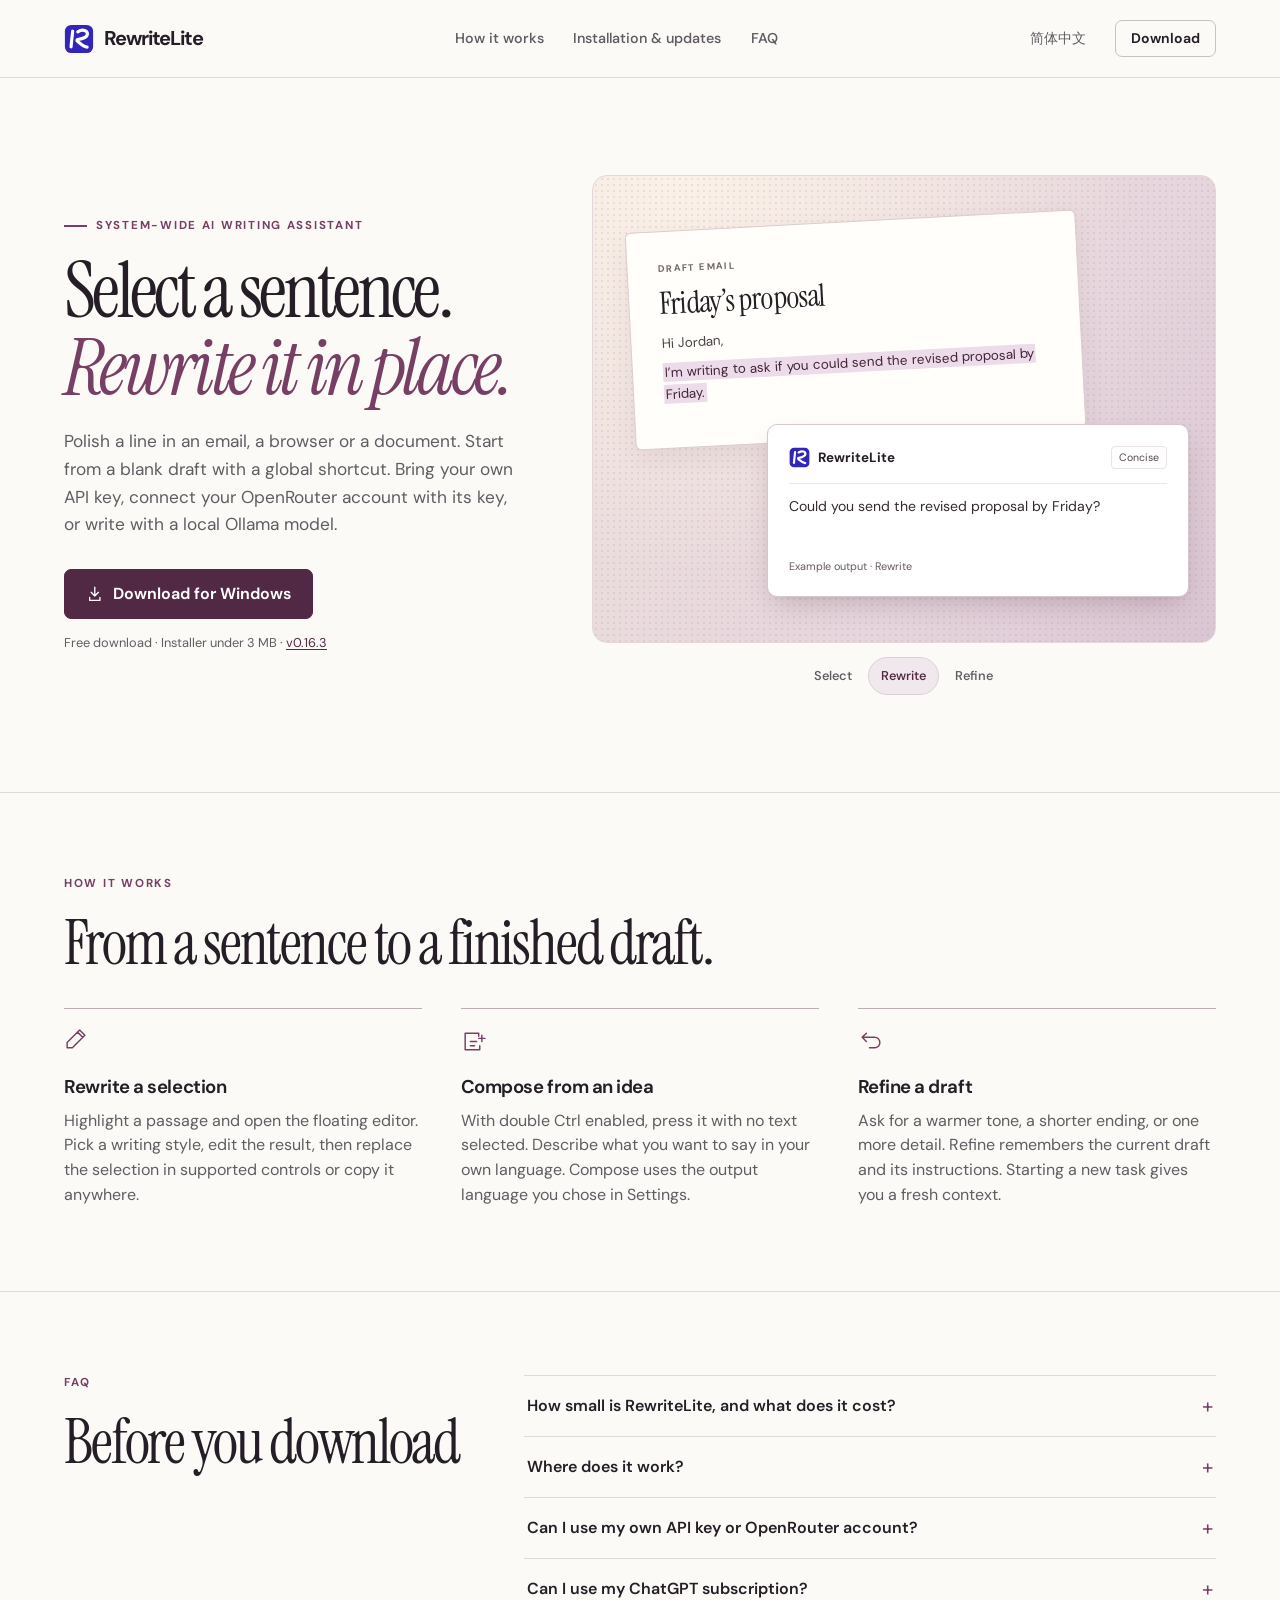
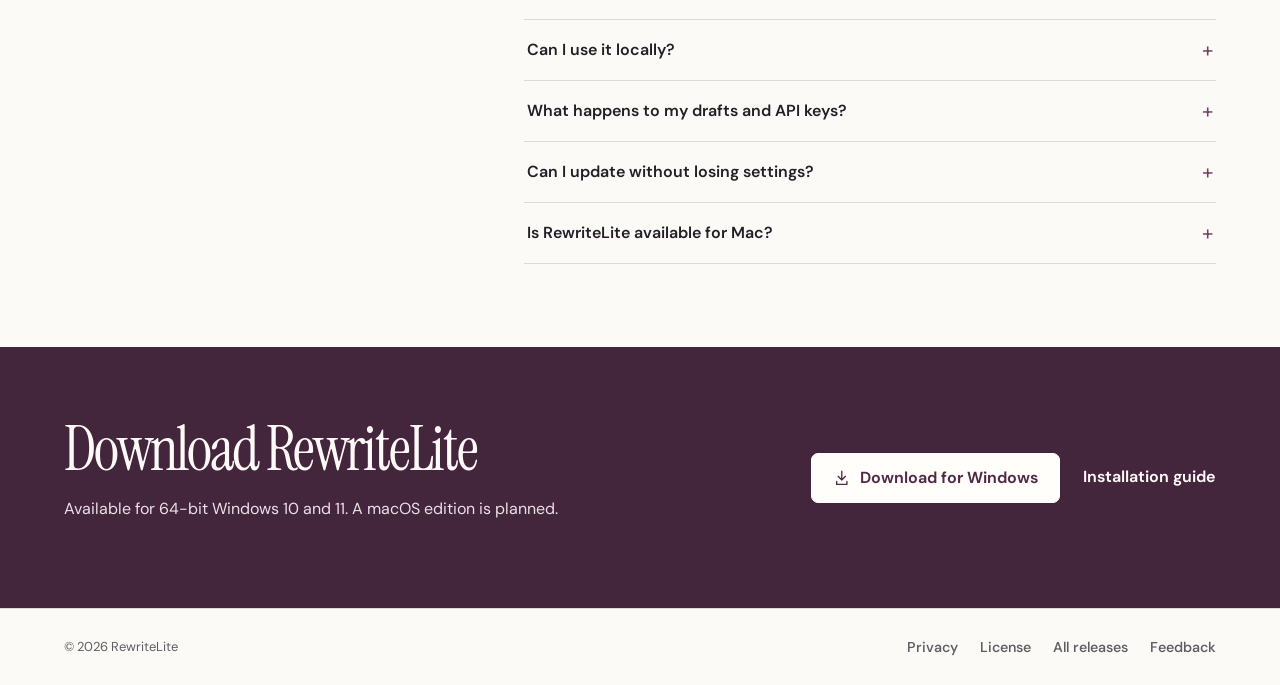
==== docs/index.html @ 2c7fe379 "Present RewriteLite across apps and document OpenRouter setup" ====
<!doctype html>
<html lang="en"><head><meta charset="utf-8"><meta name="viewport" content="width=device-width,initial-scale=1">
<title>RewriteLite — Free, lightweight AI writing across apps</title><meta name="description" content="Rewrite selected text in place, compose with a global shortcut, and refine your draft. RewriteLite is a free, lightweight desktop writing assistant for your own API key, OpenRouter or local Ollama."><link rel="canonical" href="https://thunderbrain.github.io/RewriteLite/">
<link rel="alternate" hreflang="en" href="https://thunderbrain.github.io/RewriteLite/"><link rel="alternate" hreflang="zh-CN" href="https://thunderbrain.github.io/RewriteLite/zh/"><link rel="alternate" hreflang="x-default" href="https://thunderbrain.github.io/RewriteLite/">
<meta property="og:type" content="website"><meta property="og:site_name" content="RewriteLite"><meta property="og:locale" content="en_US"><meta property="og:title" content="RewriteLite — Free, lightweight AI writing across apps"><meta property="og:description" content="Rewrite selected text in place, compose with a global shortcut, and refine your draft. RewriteLite is a free, lightweight desktop writing assistant for your own API key, OpenRouter or local Ollama."><meta property="og:url" content="https://thunderbrain.github.io/RewriteLite/"><meta property="og:image" content="https://thunderbrain.github.io/RewriteLite/assets/social-card.png"><meta property="og:image:width" content="1200"><meta property="og:image:height" content="630"><meta property="og:image:alt" content="RewriteLite rewriting a selected sentence in a floating editor"><meta name="twitter:card" content="summary_large_image">
<link rel="sitemap" type="application/xml" href="./sitemap.xml"><link rel="icon" href="./assets/logo-small.svg" type="image/svg+xml"><link rel="stylesheet" href="./assets/site.css"><script type="application/ld+json">{"@context": "https://schema.org", "@graph": [{"@context": "https://schema.org", "@type": "SoftwareApplication", "@id": "https://thunderbrain.github.io/RewriteLite/#app", "name": "RewriteLite", "alternateName": "言字旁", "applicationCategory": "ProductivityApplication", "operatingSystem": "Windows 10, Windows 11", "inLanguage": ["en", "zh-CN"], "softwareVersion": "0.16.3", "isAccessibleForFree": true, "offers": {"@type": "Offer", "price": "0", "priceCurrency": "USD"}, "url": "https://thunderbrain.github.io/RewriteLite/", "downloadUrl": "https://github.com/ThunderBrain/RewriteLite/releases/latest/download/RewriteLite-Setup.exe", "softwareRequirements": ".NET Framework 4.8 or 4.8.1", "description": "Rewrite selected text in place, compose with a global shortcut, and refine your draft. RewriteLite is a free, lightweight desktop writing assistant for your own API key, OpenRouter or local Ollama.", "license": "https://thunderbrain.github.io/RewriteLite/license/", "featureList": ["Free desktop app with an installer under 3 MB", "System-wide selection and writing shortcuts", "Bring your own API key or OpenRouter account key", "Local Ollama support"]}, {"@type": "FAQPage", "@id": "https://thunderbrain.github.io/RewriteLite/#faq", "inLanguage": "en", "mainEntity": [{"@type": "Question", "name": "How small is RewriteLite, and what does it cost?", "acceptedAnswer": {"@type": "Answer", "text": "The Windows installer is under 3 MB and uses the system .NET Framework. The app is free for personal, educational and internal business use. Cloud model usage is billed under your provider’s terms."}}, {"@type": "Question", "name": "Where does it work?", "acceptedAnswer": {"@type": "Answer", "text": "Open the floating editor from an email, browser or document with a global shortcut. Where an app exposes its selection, you can rewrite it directly. Replace the original in supported fields or copy the result."}}, {"@type": "Question", "name": "Can I use my own API key or OpenRouter account?", "acceptedAnswer": {"@type": "Answer", "text": "Yes. Choose your provider in Settings → AI connection. For OpenRouter, choose OpenRouter and enter a key from your account, then connect, select a text model and test it. Presets also include OpenAI, Anthropic, Gemini and DeepSeek."}}, {"@type": "Question", "name": "Can I use my ChatGPT subscription?", "acceptedAnswer": {"@type": "Answer", "text": "The public edition supports your own OpenAI API key. Direct ChatGPT sign-in and subscription usage are currently unavailable in the public edition."}}, {"@type": "Question", "name": "Can I use it locally?", "acceptedAnswer": {"@type": "Answer", "text": "Yes. Start Ollama with a local model and choose its localhost endpoint in RewriteLite. Writing requests then stay on your machine. With a cloud provider, the text goes directly to that provider."}}, {"@type": "Question", "name": "What happens to my drafts and API keys?", "acceptedAnswer": {"@type": "Answer", "text": "Writing context stays in app memory. Selected text is sent when you trigger rewriting. Saved API keys are encrypted for your Windows user account. See the privacy notice for details about providers, clipboard use and diagnostics."}}, {"@type": "Question", "name": "Can I update without losing settings?", "acceptedAnswer": {"@type": "Answer", "text": "Yes. Use Settings → Software updates to check for a release. Save your draft, exit from the tray and run the new installer under the same Windows account in the existing location."}}, {"@type": "Question", "name": "Is RewriteLite available for Mac?", "acceptedAnswer": {"@type": "Answer", "text": "The current installer supports 64-bit Windows 10 and 11. A macOS edition is planned."}}]}]}</script><script src="./assets/demo.js" defer></script><script defer src="./assets/site-metrics.js" data-collect="https://ressdom.goatcounter.com/count" data-page="/RewriteLite/"></script></head>
<body><a class="skip-link" href="#main">Skip to content</a>
<header class="site-header"><div class="wrap header-inner"><a class="brand" href="./" aria-label="RewriteLite · Home"><img src="./assets/logo-small.svg" alt="" width="30" height="30">RewriteLite</a><nav class="nav-links" aria-label="Main navigation"><a href="./#features">How it works</a><a href="./guide/">Installation & updates</a><a href="./#faq">FAQ</a></nav><div class="header-actions"><a class="lang-link" href="./zh/" hreflang="zh-CN" lang="zh-CN">简体中文</a><a class="btn btn-small" href="./#download">Download</a></div></div></header>
<main id="main">
<section id="overview" class="wrap hero"><div class="hero-copy"><p class="eyebrow">System-wide AI writing assistant</p>
<h1>Select a sentence. <em>Rewrite it in place.</em></h1><p class="lede">Polish a line in an email, a browser or a document. Start from a blank draft with a global shortcut. Bring your own API key, connect your OpenRouter account with its key, or write with a local Ollama model.</p><div class="hero-actions"><a class="btn btn-primary" href="https://github.com/ThunderBrain/RewriteLite/releases/latest/download/RewriteLite-Setup.exe"><svg aria-hidden="true" width="16" height="16" viewBox="0 0 24 24" fill="none" stroke="currentColor" stroke-linecap="round" stroke-linejoin="round" stroke-width="1.8"><path d="M12 3v12m-5-5 5 5 5-5M5 17v4h14v-4"/></svg>Download for Windows</a></div><p class="meta">Free download · Installer under 3 MB · <a href="https://github.com/ThunderBrain/RewriteLite/releases/tag/v0.16.3">v0.16.3</a></p></div>
<div class="demo" data-demo data-current="rewrite" role="group" aria-label="Interactive example"><div class="demo-stage">
<article class="demo-sheet"><p class="sheet-kicker">Draft email</p><h3 class="sheet-title">Friday’s proposal</h3><p>Hi Jordan,</p><p><mark>I’m writing to ask if you could send the revised proposal by Friday.</mark></p></article>
<div class="demo-flyout"><div class="flyout-top"><img alt="" width="21" height="21" src="./assets/logo-small.svg"><strong>RewriteLite</strong><span class="demo-tone">Concise</span></div>
<p class="flyout-result" data-demo-output aria-live="polite">Could you send the revised proposal by Friday?</p><span class="flyout-model">Example output · <span data-demo-label>Rewrite</span></span></div></div>
<div class="demo-controls" hidden><button type="button" data-step="select" data-output="I’m writing to ask if you could send the revised proposal by Friday." data-stage-label="Select">Select</button><button type="button" data-step="rewrite" data-output="Could you send the revised proposal by Friday?" data-stage-label="Rewrite">Rewrite</button><button type="button" data-step="refine" data-output="Please send me the revised proposal by Friday so I can review it before Monday." data-stage-label="Refine">Refine</button></div></div></section>
<section id="features" class="section"><div class="wrap"><div class="section-head"><p class="eyebrow">How it works</p><h2>From a sentence to a finished draft.</h2></div><div class="feature-grid"><article class="feature"><svg aria-hidden="true" viewBox="0 0 24 24" fill="none" stroke="currentColor" stroke-width="1.4" stroke-linecap="round" stroke-linejoin="round"><path d="M3 18h5l12-12-5-5L3 13v5Zm10-15 5 5"/></svg><h3>Rewrite a selection</h3><p>Highlight a passage and open the floating editor. Pick a writing style, edit the result, then replace the selection in supported controls or copy it anywhere.</p></article><article class="feature"><svg aria-hidden="true" viewBox="0 0 24 24" fill="none" stroke="currentColor" stroke-width="1.4" stroke-linecap="round" stroke-linejoin="round"><path d="M4 4h13v3M4 4v16h14v-4M9 12h6m-6 4h4m7-10v6m-3-3h6"/></svg><h3>Compose from an idea</h3><p>With double Ctrl enabled, press it with no text selected. Describe what you want to say in your own language. Compose uses the output language you chose in Settings.</p></article><article class="feature"><svg aria-hidden="true" viewBox="0 0 24 24" fill="none" stroke="currentColor" stroke-width="1.4" stroke-linecap="round" stroke-linejoin="round"><path d="M4 8h12a5 5 0 0 1 0 10h-5M4 8l4-4M4 8l4 4"/></svg><h3>Refine a draft</h3><p>Ask for a warmer tone, a shorter ending, or one more detail. Refine remembers the current draft and its instructions. Starting a new task gives you a fresh context.</p></article></div></div></section>
<section id="faq" class="section"><div class="wrap"><div class="section-head"><p class="eyebrow">FAQ</p><h2>Before you download</h2></div><div class="faq-list"><details><summary>How small is RewriteLite, and what does it cost?</summary><p>The Windows installer is under 3 MB and uses the system .NET Framework. The app is free for personal, educational and internal business use. Cloud model usage is billed under your provider’s terms.</p></details><details><summary>Where does it work?</summary><p>Open the floating editor from an email, browser or document with a global shortcut. Where an app exposes its selection, you can rewrite it directly. Replace the original in supported fields or copy the result.</p></details><details><summary>Can I use my own API key or OpenRouter account?</summary><p>Yes. Choose your provider in Settings → AI connection. For OpenRouter, choose OpenRouter and enter a key from your account, then connect, select a text model and test it. Presets also include OpenAI, Anthropic, Gemini and DeepSeek.</p></details><details><summary>Can I use my ChatGPT subscription?</summary><p>The public edition supports your own OpenAI API key. Direct ChatGPT sign-in and subscription usage are currently unavailable in the public edition.</p></details><details><summary>Can I use it locally?</summary><p>Yes. Start Ollama with a local model and choose its localhost endpoint in RewriteLite. Writing requests then stay on your machine. With a cloud provider, the text goes directly to that provider.</p></details><details><summary>What happens to my drafts and API keys?</summary><p>Writing context stays in app memory. Selected text is sent when you trigger rewriting. Saved API keys are encrypted for your Windows user account. See the privacy notice for details about providers, clipboard use and diagnostics.</p></details><details><summary>Can I update without losing settings?</summary><p>Yes. Use Settings → Software updates to check for a release. Save your draft, exit from the tray and run the new installer under the same Windows account in the existing location.</p></details><details><summary>Is RewriteLite available for Mac?</summary><p>The current installer supports 64-bit Windows 10 and 11. A macOS edition is planned.</p></details></div></div></section>
<section id="download" class="download-band"><div class="wrap download-inner"><div><h2>Download RewriteLite</h2><p>Available for 64-bit Windows 10 and 11. A macOS edition is planned.</p></div><div class="hero-actions"><a class="btn" href="https://github.com/ThunderBrain/RewriteLite/releases/latest/download/RewriteLite-Setup.exe"><svg aria-hidden="true" width="16" height="16" viewBox="0 0 24 24" fill="none" stroke="currentColor" stroke-linecap="round" stroke-linejoin="round" stroke-width="1.8"><path d="M12 3v12m-5-5 5 5 5-5M5 17v4h14v-4"/></svg>Download for Windows</a> <a class="text-link" href="./guide/">Installation guide</a></div></div></section>
</main>
<footer class="site-footer"><div class="wrap footer-inner"><small>© 2026 RewriteLite</small><nav aria-label="Project links"><a href="./privacy/">Privacy</a><a href="./license/">License</a><a href="https://github.com/ThunderBrain/RewriteLite/releases">All releases</a><a href="https://github.com/ThunderBrain/RewriteLite/issues">Feedback</a></nav></div></footer></body></html>
---- docs/assets/site.css ----
@font-face {
  font-family: "DM Sans";
  font-style: normal;
  font-weight: 400 750;
  font-display: swap;
  src: url("fonts/dm-sans-latin.woff2") format("woff2");
}
@font-face {
  font-family: "Instrument Serif";
  font-style: normal;
  font-weight: 400;
  font-display: swap;
  src: url("fonts/instrument-serif-latin.woff2") format("woff2");
}
@font-face {
  font-family: "Instrument Serif";
  font-style: italic;
  font-weight: 400;
  font-display: swap;
  src: url("fonts/instrument-serif-italic-latin.woff2") format("woff2");
}
:root {
  color-scheme: light;
  --paper: #fbfaf7;
  --white: #fffefb;
  --ink: #251e26;
  --muted: #625c62;
  --line: #ded9d4;
  --aubergine: #512945;
  --berry: #783f65;
  --tint: #eee4e8;
  --serif: "Instrument Serif", Georgia, "Songti SC", "Noto Serif CJK SC", "SimSun", serif;
  --sans: "DM Sans", "Segoe UI", "PingFang SC", "Microsoft YaHei", sans-serif;
  --gutter: clamp(20px, 5vw, 78px);
  font-family: var(--sans);
  font-synthesis: none;
  color: var(--ink);
  background: var(--paper);
  line-height: 1.55;
}
*, *::before, *::after { box-sizing: border-box; }
html { scroll-padding-top: 28px; }
body { margin: 0; }
button, input, select, textarea { font: inherit; }
button, a { -webkit-tap-highlight-color: transparent; }
a { color: var(--aubergine); text-underline-offset: .19em; }
a:hover { text-decoration-thickness: .12em; }
button { cursor: pointer; }
img { display: block; max-width: 100%; }
::selection { background: #e8cbde; color: #311927; }
:focus-visible { outline: 3px solid #7950a6; outline-offset: 4px; }
[hidden] { display: none !important; }
.skip-link { position: absolute; left: 20px; top: 12px; z-index: 5; padding: 9px 16px; transform: translateY(-160%); background: white; border: 1px solid var(--ink); }
.skip-link:focus { transform: none; }
.wrap { width: min(100% - 2 * var(--gutter), 1240px); margin-inline: auto; }
.site-header { border-bottom: 1px solid var(--line); }
.header-inner, .header-actions, .nav-links, .brand, .hero-actions, .footer-inner, .download-inner {
  display: flex;
  align-items: center;
}
.header-inner { min-height: 77px; gap: clamp(16px, 4vw, 64px); }
.brand { gap: 10px; width: fit-content; color: var(--ink); font-size: 1.25rem; font-weight: 700; letter-spacing: -.055em; white-space: nowrap; text-decoration: none; }
.brand img { width: 30px; height: 30px; }
.nav-links, .header-actions { gap: clamp(14px, 2.3vw, 32px); }
.nav-links { margin-left: auto; }
.header-actions { margin-left: auto; }
.nav-links a, .lang-link, .footer-inner a { color: var(--muted); font-size: .89rem; font-weight: 550; text-decoration: none; }
.nav-links a:hover, .lang-link:hover, .footer-inner a:hover { color: var(--aubergine); text-decoration: underline; }
.btn, .text-link, .back-link { display: inline-flex; align-items: center; justify-content: center; gap: 9px; width: fit-content; text-decoration: none; }
.btn { padding: 14px 21px; border: 1px solid var(--aubergine); border-radius: 7px; background: var(--aubergine); color: white; line-height: 1.25; font-weight: 650; }
.btn:hover { background: #3c1d33; color: white; }
.btn.btn-small { padding: 9px 15px; font-size: .875rem; background: transparent; color: var(--ink); border-color: #c8c1c4; }
.btn.btn-small:hover { background: #eee7eb; border-color: var(--aubergine); }
.btn svg, .text-link svg { width: 1.1em; height: 1.1em; }
.text-link, .back-link { color: var(--aubergine); font-weight: 650; }
.text-link:hover, .back-link:hover { text-decoration: underline; }
.hero { display: grid; grid-template-columns: minmax(0, .85fr) minmax(0, 1.15fr); align-items: center; gap: clamp(35px, 5.2vw, 78px); padding-block: clamp(63px, 7.6vw, 118px); }
.hero-copy > :first-child, .section-head > :first-child, .prose > :first-child { margin-top: 0; }
.hero-copy > :last-child, .section-head > :last-child, .prose > :last-child { margin-bottom: 0; }
.eyebrow, .sheet-kicker { font-size: .72rem; font-weight: 700; line-height: 1.35; letter-spacing: .15em; text-transform: uppercase; }
.eyebrow { display: flex; align-items: center; gap: 9px; margin: 0 0 20px; color: var(--berry); }
.hero-copy .eyebrow::before { content: ""; width: 23px; height: 2px; background: currentColor; }
h1, h2, h3, p { overflow-wrap: break-word; }
h1, h2 { font-family: var(--serif); font-weight: 400; text-wrap: balance; }
.hero h1 { margin: 0 0 22px; font-size: clamp(3.55rem, 6.1vw, 5.65rem); line-height: .98; letter-spacing: -.047em; }
.hero h1 em { display: block; }
h1 em, h2 em { color: var(--berry); font-weight: 400; }
.lede, .section-intro { max-width: 56ch; color: var(--muted); font-size: clamp(1rem, 1.35vw, 1.17rem); line-height: 1.6; }
.lede { margin: 0 0 30px; }
.hero-actions { flex-wrap: wrap; gap: 14px 23px; }
.meta { color: var(--muted); font-size: .8rem; line-height: 1.5; margin-top: 14px; }
.demo { min-width: 0; }
.demo-stage {
  --stage-side: clamp(18px, 2vw, 33px);
  position: relative; isolation: isolate; display: grid; grid-template-columns: minmax(0, 1fr);
  align-content: center; min-height: clamp(365px, 33vw, 460px); padding: clamp(26px, 3.5vw, 56px) var(--stage-side);
  overflow: hidden; border: 1px solid #e4d7da; border-radius: 15px;
  background: radial-gradient(ellipse at 14% 0%, #fbf1e8 0%, transparent 60%), linear-gradient(126deg, #eee1dc 0%, #e6d5dd 65%, #dac5d2 100%);
}
.demo-stage::before { content: ""; position: absolute; inset: 0; z-index: -1; pointer-events: none; opacity: .2; background-image: radial-gradient(#a68e9b .7px, transparent .8px); background-size: 6px 6px; }
.demo-sheet { position: relative; width: 79%; min-height: 165px; margin: 0 0 0 2%; padding: clamp(20px, 2.4vw, 39px) clamp(17px, 2.35vw, 37px) 34px; background: var(--white); border: 1px solid #d8cfcd; border-radius: 6px; box-shadow: 0 9px 25px #5e394114; transform: rotate(-3deg); }
.sheet-kicker { margin: 0 0 13px; color: #71666c; font-size: .59rem; }
.sheet-title { margin: 0 0 12px; font: 400 clamp(1.65rem, 2.4vw, 2.3rem)/1.06 var(--serif); letter-spacing: -.025em; }
.demo-sheet p:not(.sheet-kicker) { font-size: clamp(.8rem, 1.05vw, .93rem); line-height: 1.65; margin: 0 0 7px; color: #4a4247; }
.demo-sheet mark { padding: 1px 2px; box-decoration-break: clone; -webkit-box-decoration-break: clone; background: #ecdbe8; color: #44243a; }
.demo[data-current="select"] .demo-sheet mark { background: #dfbed6; }
.demo-flyout { position: relative; justify-self: end; z-index: 1; width: 74%; margin: -15px 0 0; padding: clamp(13px, 1.65vw, 24px); border: 1px solid #d4c8ce; border-radius: 10px; background: #fff; box-shadow: 0 12px 28px -8px #56324445, 0 1px 3px #5632440d; }
.flyout-top { display: flex; gap: 8px; align-items: center; color: var(--ink); font-size: .84rem; line-height: 1.3; }
.flyout-top img { width: 21px; height: 21px; }
.flyout-top strong { font-weight: 700; }
.demo-tone { margin-left: auto; border: 1px solid #e9e3e7; padding: 4px 7px; border-radius: 4px; font-size: .66rem; color: #554952; }
.flyout-result { margin: 14px 0 0; border-top: 1px solid #ebe7e8; padding-top: 12px; color: #332b31; font-size: clamp(.84rem, 1.1vw, 1rem); line-height: 1.53; min-height: 4.5em; }
.flyout-model { display: block; margin-top: 11px; color: #685961; font-size: .68rem; }
.demo-controls { display: flex; justify-content: center; align-items: center; gap: 3px; margin-top: 14px; }
.demo-controls button { display: inline-flex; align-items: center; gap: 6px; min-height: 38px; border: 1px solid transparent; border-radius: 999px; background: transparent; padding: 6px 12px; color: var(--muted); font-weight: 550; font-size: .8rem; line-height: 1.2; }
.demo-controls button[aria-pressed="true"] { border-color: #ded0da; background: #f0e8ed; color: var(--aubergine); }
.demo-controls button:hover { color: var(--aubergine); text-decoration: underline; }
.section { padding-block: clamp(54px, 6.5vw, 96px); border-top: 1px solid var(--line); }
.section-head { max-width: 760px; margin-bottom: 33px; }
.section h2, .download-band h2, .prose h1 { margin: 0 0 15px; font-size: clamp(2.8rem, 4.8vw, 4.75rem); line-height: 1.03; letter-spacing: -.035em; }
.section-intro { margin: 0; }
.feature-grid { display: grid; grid-template-columns: repeat(3, minmax(0, 1fr)); gap: clamp(20px, 3vw, 43px); }
.feature { border-top: 1px solid #bbacb6; padding: 20px 0 0; }
.feature h3 { margin: 0 0 9px; font-size: clamp(1.1rem, 1.45vw, 1.35rem); letter-spacing: -.025em; line-height: 1.35; font-weight: 650; }
.feature p { margin: 0; max-width: 44ch; color: var(--muted); }
.feature svg { width: 25px; height: 25px; color: var(--berry); margin-bottom: 13px; }
.faq-list { border-top: 1px solid var(--line); }
.faq-list details { padding-block: 0; border-bottom: 1px solid var(--line); }
.faq-list summary { display: flex; align-items: center; justify-content: space-between; gap: 20px; cursor: pointer; min-height: 60px; padding: 15px 3px; list-style: none; font-weight: 600; }
.faq-list summary::-webkit-details-marker { display: none; }
.faq-list summary::after { content: "+"; color: var(--berry); font-size: 1.3rem; line-height: 1; font-weight: 400; }
.faq-list details[open] summary::after { content: "−"; }
.faq-list details > :not(summary) { max-width: 77ch; margin: 0 0 19px 3px; color: var(--muted); }
.download-band { color: #fffaf7; background: #44263c; padding-block: clamp(45px, 5.5vw, 80px); }
.download-inner { gap: 28px; flex-wrap: wrap; justify-content: space-between; }
.download-band h2 { margin: 0; }
.download-band p { color: #ece0e7; max-width: 59ch; }
.download-band a { color: #fffaf7; }
.download-band .btn { background: var(--white); border-color: var(--white); color: var(--aubergine); }
.download-band .btn:hover { background: #f2dfea; }
.site-footer { padding-block: 27px; border-top: 1px solid var(--line); }
.footer-inner { flex-wrap: wrap; gap: 12px 24px; justify-content: space-between; }
.footer-inner nav { display: flex; flex-wrap: wrap; gap: 10px 22px; }
.footer-inner p, .footer-inner small { color: var(--muted); font-size: .81rem; margin: 0; }
.wrap.prose { max-width: 740px; padding-block: clamp(46px, 7vw, 92px); }
.prose { overflow-wrap: anywhere; }
.prose .back-link { margin: 0 0 30px; font-size: .88rem; }
.prose h2 { margin: 35px 0 10px; font-size: clamp(1.85rem, 3.3vw, 2.6rem); letter-spacing: -.024em; line-height: 1.14; }
.prose h3 { font-size: 1.12rem; margin: 24px 0 7px; }
.prose p, .prose li { color: #4b444b; }
.prose ul, .prose ol { padding-inline-start: 1.4em; }
.prose li + li { margin-top: 6px; }
.prose table { width: 100%; border-collapse: collapse; margin-block: 18px; }
.prose th, .prose td { padding: 10px 8px; border-bottom: 1px solid var(--line); text-align: start; vertical-align: top; }
html:lang(zh) .hero h1 { font-size: clamp(2.8rem, 4.4vw, 4.15rem); line-height: 1.2; letter-spacing: -.04em; }
html:lang(zh) h1 em, html:lang(zh) h2 em { font-style: normal; }
html:lang(zh) .section h2, html:lang(zh) .download-band h2, html:lang(zh) .prose h1 { font-size: clamp(2.3rem, 3.8vw, 3.8rem); line-height: 1.22; }
html:lang(zh) .sheet-title { line-height: 1.25; }
@media (min-width: 900px) {
  .section:has(.faq-list) > .wrap { display: grid; grid-template-columns: minmax(225px, .75fr) minmax(0, 1.25fr); gap: 44px; }
  .section:has(.faq-list) .section-head { margin: 0; }
}
@media (max-width: 880px) {
  .hero { grid-template-columns: minmax(0, 1fr); row-gap: 34px; padding-top: 53px; }
  .hero-copy { max-width: 640px; }
  .hero h1 { font-size: clamp(3.8rem, 9vw, 5.5rem); }
  .demo { width: min(100%, 650px); margin-inline: auto; }
  .demo-stage { min-height: 330px; }
  .site-header .nav-links { gap: 16px; }
}
@media (max-width: 650px) {
  .header-inner { min-height: 65px; flex-wrap: wrap; gap: 0 12px; padding-block: 12px 8px; }
  .site-header .nav-links { flex: 1 0 100%; order: 3; justify-content: flex-start; overflow-x: auto; padding: 5px 0 2px; }
  .nav-links a { white-space: nowrap; padding-block: 4px; font-size: .81rem; }
  .hero { padding-top: 39px; }
  .hero h1 { font-size: clamp(3.45rem, 11.3vw, 4.35rem); }
  html:lang(zh) .hero h1 { font-size: clamp(2.15rem, 10.9vw, 3.1rem); }
  .demo-stage { min-height: 288px; padding: 23px 12px; border-radius: 10px; }
  .demo-sheet { width: 86%; margin-left: 1%; padding: 19px 17px 25px; }
  .demo-flyout { width: 84%; padding: 13px; }
  .feature-grid { grid-template-columns: 1fr; gap: 20px; }
  .feature { padding-top: 16px; }
  .feature p { max-width: 60ch; }
  .download-inner, .footer-inner { align-items: flex-start; }
}
@media (max-width: 380px) {
  :root { --gutter: 15px; }
  .brand { font-size: 1.1rem; gap: 7px; }
  .brand img { width: 25px; height: 25px; }
  .header-actions { gap: 9px; }
  .btn.btn-small { padding: 8px 10px; }
  .demo-controls button { padding-inline: 9px; }
  .demo-flyout { width: 89%; }
}
@media (prefers-reduced-motion: no-preference) {
  .btn, .demo-controls button { transition: color 130ms ease-out, background-color 130ms ease-out, border-color 130ms ease-out; }
}
@media print {
  .site-header, .hero-actions, .demo-controls, .site-footer, .back-link { display: none; }
  .hero, .section, .wrap.prose { padding-block: 16px; }
  .hero { display: block; }
  .demo { max-width: 550px; margin: 20px 0; }
  .download-band { color: black; background: white; }
  .download-band p, .download-band a { color: black; }
  .faq-list details::details-content { display: contents; }
}
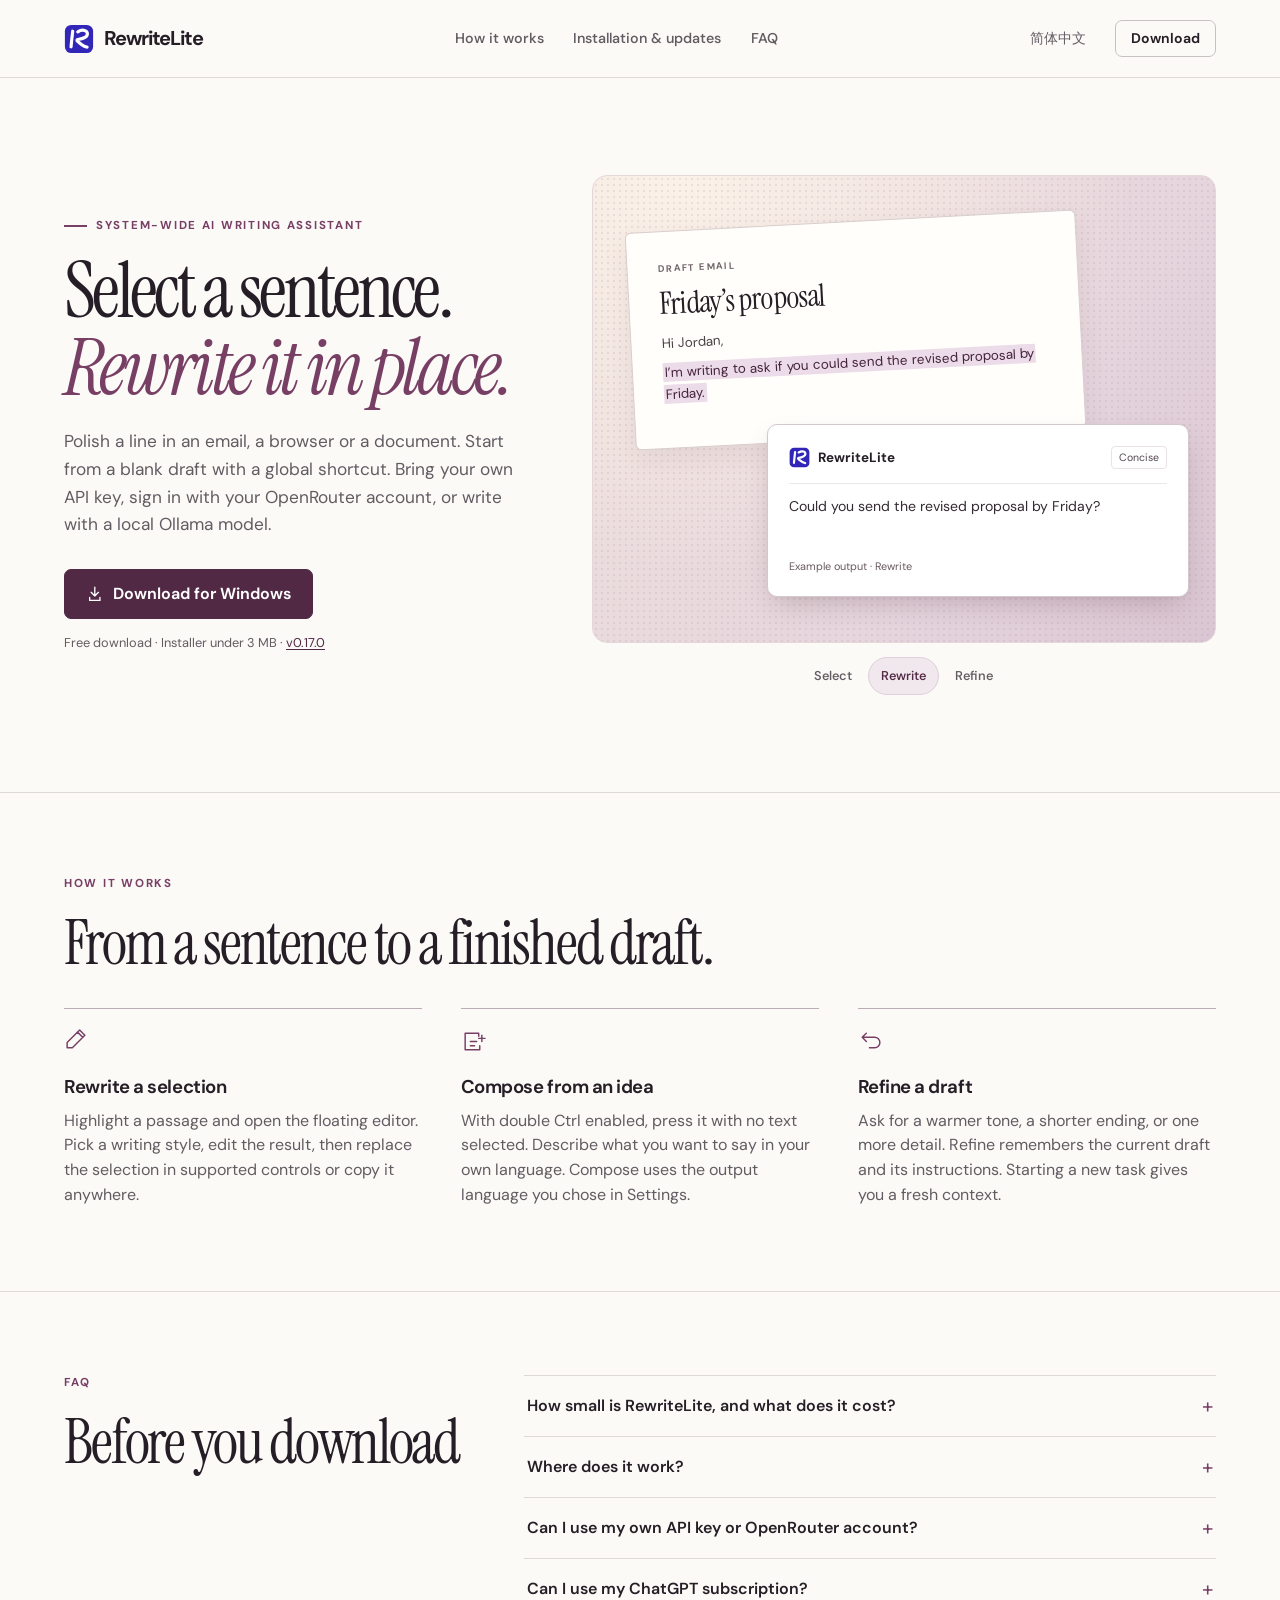
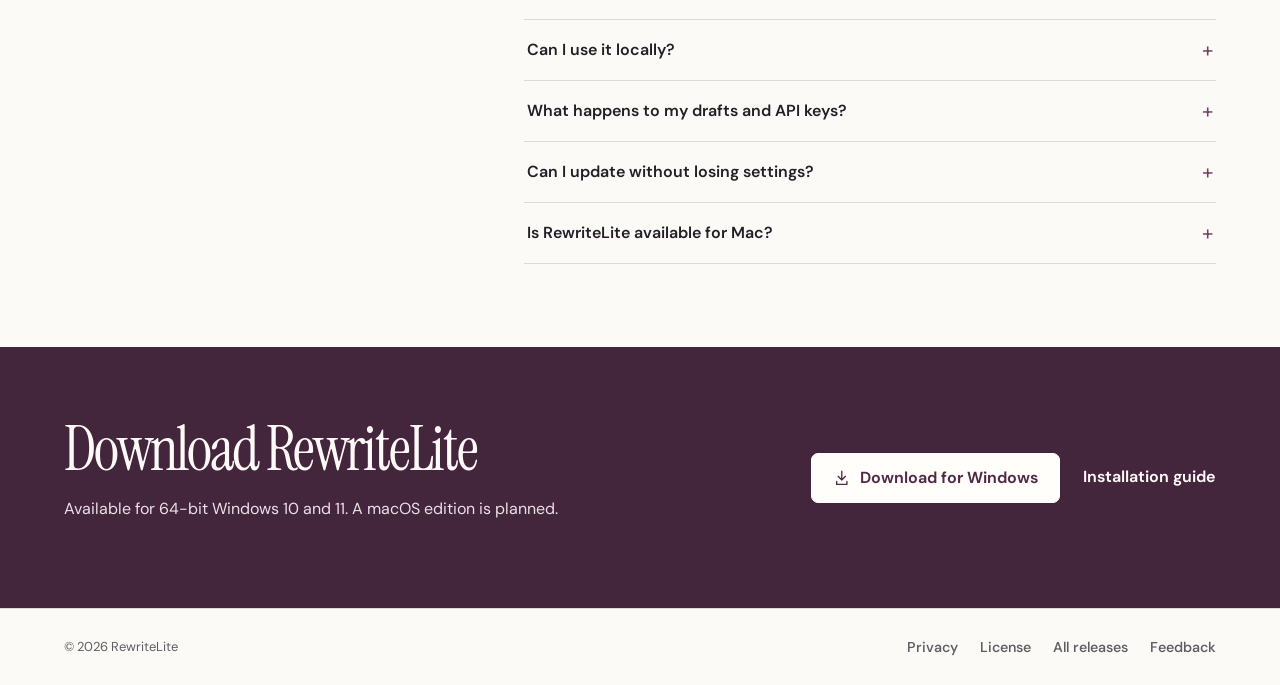
==== commit 143dc056: "Document OpenRouter account authorization and manual key setup" ====
--- a/docs/index.html
+++ b/docs/index.html
@@ -3,19 +3,19 @@
 <title>RewriteLite — Free, lightweight AI writing across apps</title><meta name="description" content="Rewrite selected text in place, compose with a global shortcut, and refine your draft. RewriteLite is a free, lightweight desktop writing assistant for your own API key, OpenRouter or local Ollama."><link rel="canonical" href="https://thunderbrain.github.io/RewriteLite/">
 <link rel="alternate" hreflang="en" href="https://thunderbrain.github.io/RewriteLite/"><link rel="alternate" hreflang="zh-CN" href="https://thunderbrain.github.io/RewriteLite/zh/"><link rel="alternate" hreflang="x-default" href="https://thunderbrain.github.io/RewriteLite/">
 <meta property="og:type" content="website"><meta property="og:site_name" content="RewriteLite"><meta property="og:locale" content="en_US"><meta property="og:title" content="RewriteLite — Free, lightweight AI writing across apps"><meta property="og:description" content="Rewrite selected text in place, compose with a global shortcut, and refine your draft. RewriteLite is a free, lightweight desktop writing assistant for your own API key, OpenRouter or local Ollama."><meta property="og:url" content="https://thunderbrain.github.io/RewriteLite/"><meta property="og:image" content="https://thunderbrain.github.io/RewriteLite/assets/social-card.png"><meta property="og:image:width" content="1200"><meta property="og:image:height" content="630"><meta property="og:image:alt" content="RewriteLite rewriting a selected sentence in a floating editor"><meta name="twitter:card" content="summary_large_image">
-<link rel="sitemap" type="application/xml" href="./sitemap.xml"><link rel="icon" href="./assets/logo-small.svg" type="image/svg+xml"><link rel="stylesheet" href="./assets/site.css"><script type="application/ld+json">{"@context": "https://schema.org", "@graph": [{"@context": "https://schema.org", "@type": "SoftwareApplication", "@id": "https://thunderbrain.github.io/RewriteLite/#app", "name": "RewriteLite", "alternateName": "言字旁", "applicationCategory": "ProductivityApplication", "operatingSystem": "Windows 10, Windows 11", "inLanguage": ["en", "zh-CN"], "softwareVersion": "0.16.3", "isAccessibleForFree": true, "offers": {"@type": "Offer", "price": "0", "priceCurrency": "USD"}, "url": "https://thunderbrain.github.io/RewriteLite/", "downloadUrl": "https://github.com/ThunderBrain/RewriteLite/releases/latest/download/RewriteLite-Setup.exe", "softwareRequirements": ".NET Framework 4.8 or 4.8.1", "description": "Rewrite selected text in place, compose with a global shortcut, and refine your draft. RewriteLite is a free, lightweight desktop writing assistant for your own API key, OpenRouter or local Ollama.", "license": "https://thunderbrain.github.io/RewriteLite/license/", "featureList": ["Free desktop app with an installer under 3 MB", "System-wide selection and writing shortcuts", "Bring your own API key or OpenRouter account key", "Local Ollama support"]}, {"@type": "FAQPage", "@id": "https://thunderbrain.github.io/RewriteLite/#faq", "inLanguage": "en", "mainEntity": [{"@type": "Question", "name": "How small is RewriteLite, and what does it cost?", "acceptedAnswer": {"@type": "Answer", "text": "The Windows installer is under 3 MB and uses the system .NET Framework. The app is free for personal, educational and internal business use. Cloud model usage is billed under your provider’s terms."}}, {"@type": "Question", "name": "Where does it work?", "acceptedAnswer": {"@type": "Answer", "text": "Open the floating editor from an email, browser or document with a global shortcut. Where an app exposes its selection, you can rewrite it directly. Replace the original in supported fields or copy the result."}}, {"@type": "Question", "name": "Can I use my own API key or OpenRouter account?", "acceptedAnswer": {"@type": "Answer", "text": "Yes. Choose your provider in Settings → AI connection. For OpenRouter, choose OpenRouter and enter a key from your account, then connect, select a text model and test it. Presets also include OpenAI, Anthropic, Gemini and DeepSeek."}}, {"@type": "Question", "name": "Can I use my ChatGPT subscription?", "acceptedAnswer": {"@type": "Answer", "text": "The public edition supports your own OpenAI API key. Direct ChatGPT sign-in and subscription usage are currently unavailable in the public edition."}}, {"@type": "Question", "name": "Can I use it locally?", "acceptedAnswer": {"@type": "Answer", "text": "Yes. Start Ollama with a local model and choose its localhost endpoint in RewriteLite. Writing requests then stay on your machine. With a cloud provider, the text goes directly to that provider."}}, {"@type": "Question", "name": "What happens to my drafts and API keys?", "acceptedAnswer": {"@type": "Answer", "text": "Writing context stays in app memory. Selected text is sent when you trigger rewriting. Saved API keys are encrypted for your Windows user account. See the privacy notice for details about providers, clipboard use and diagnostics."}}, {"@type": "Question", "name": "Can I update without losing settings?", "acceptedAnswer": {"@type": "Answer", "text": "Yes. Use Settings → Software updates to check for a release. Save your draft, exit from the tray and run the new installer under the same Windows account in the existing location."}}, {"@type": "Question", "name": "Is RewriteLite available for Mac?", "acceptedAnswer": {"@type": "Answer", "text": "The current installer supports 64-bit Windows 10 and 11. A macOS edition is planned."}}]}]}</script><script src="./assets/demo.js" defer></script><script defer src="./assets/site-metrics.js" data-collect="https://ressdom.goatcounter.com/count" data-page="/RewriteLite/"></script></head>
+<link rel="sitemap" type="application/xml" href="./sitemap.xml"><link rel="icon" href="./assets/logo-small.svg" type="image/svg+xml"><link rel="stylesheet" href="./assets/site.css"><script type="application/ld+json">{"@context": "https://schema.org", "@graph": [{"@context": "https://schema.org", "@type": "SoftwareApplication", "@id": "https://thunderbrain.github.io/RewriteLite/#app", "name": "RewriteLite", "alternateName": "言字旁", "applicationCategory": "ProductivityApplication", "operatingSystem": "Windows 10, Windows 11", "inLanguage": ["en", "zh-CN"], "softwareVersion": "0.17.0", "isAccessibleForFree": true, "offers": {"@type": "Offer", "price": "0", "priceCurrency": "USD"}, "url": "https://thunderbrain.github.io/RewriteLite/", "downloadUrl": "https://github.com/ThunderBrain/RewriteLite/releases/latest/download/RewriteLite-Setup.exe", "softwareRequirements": ".NET Framework 4.8 or 4.8.1", "description": "Rewrite selected text in place, compose with a global shortcut, and refine your draft. RewriteLite is a free, lightweight desktop writing assistant for your own API key, OpenRouter or local Ollama.", "license": "https://thunderbrain.github.io/RewriteLite/license/", "featureList": ["Free desktop app with an installer under 3 MB", "System-wide selection and writing shortcuts", "Connect your OpenRouter account or bring your own API key", "Local Ollama support"]}, {"@type": "FAQPage", "@id": "https://thunderbrain.github.io/RewriteLite/#faq", "inLanguage": "en", "mainEntity": [{"@type": "Question", "name": "How small is RewriteLite, and what does it cost?", "acceptedAnswer": {"@type": "Answer", "text": "The Windows installer is under 3 MB and uses the system .NET Framework. The app is free for personal, educational and internal business use. Cloud model usage is billed under your provider’s terms."}}, {"@type": "Question", "name": "Where does it work?", "acceptedAnswer": {"@type": "Answer", "text": "Open the floating editor from an email, browser or document with a global shortcut. Where an app exposes its selection, you can rewrite it directly. Replace the original in supported fields or copy the result."}}, {"@type": "Question", "name": "Can I use my own API key or OpenRouter account?", "acceptedAnswer": {"@type": "Answer", "text": "In Settings → AI connection, choose OpenRouter account and click Connect with OpenRouter. Sign in and approve in your browser. Back in RewriteLite, choose a text model, test it and save. If you already have a key, choose API Key, select OpenRouter in the provider dropdown and paste your key. Other presets include OpenAI, Anthropic, Gemini and DeepSeek."}}, {"@type": "Question", "name": "Can I use my ChatGPT subscription?", "acceptedAnswer": {"@type": "Answer", "text": "The public edition supports your own OpenAI API key. Direct ChatGPT sign-in and subscription usage are currently unavailable in the public edition."}}, {"@type": "Question", "name": "Can I use it locally?", "acceptedAnswer": {"@type": "Answer", "text": "Yes. Start Ollama with a local model and choose its localhost endpoint in RewriteLite. Writing requests then stay on your machine. With a cloud provider, the text goes directly to that provider."}}, {"@type": "Question", "name": "What happens to my drafts and API keys?", "acceptedAnswer": {"@type": "Answer", "text": "Writing context stays in app memory. Selected text is sent when you trigger rewriting. Saved API keys are encrypted for your Windows user account. See the privacy notice for details about providers, clipboard use and diagnostics."}}, {"@type": "Question", "name": "Can I update without losing settings?", "acceptedAnswer": {"@type": "Answer", "text": "Yes. Use Settings → Software updates to check for a release. Save your draft, exit from the tray and run the new installer under the same Windows account in the existing location."}}, {"@type": "Question", "name": "Is RewriteLite available for Mac?", "acceptedAnswer": {"@type": "Answer", "text": "The current installer supports 64-bit Windows 10 and 11. A macOS edition is planned."}}]}]}</script><script src="./assets/demo.js" defer></script><script defer src="./assets/site-metrics.js" data-collect="https://ressdom.goatcounter.com/count" data-page="/RewriteLite/"></script></head>
 <body><a class="skip-link" href="#main">Skip to content</a>
 <header class="site-header"><div class="wrap header-inner"><a class="brand" href="./" aria-label="RewriteLite · Home"><img src="./assets/logo-small.svg" alt="" width="30" height="30">RewriteLite</a><nav class="nav-links" aria-label="Main navigation"><a href="./#features">How it works</a><a href="./guide/">Installation & updates</a><a href="./#faq">FAQ</a></nav><div class="header-actions"><a class="lang-link" href="./zh/" hreflang="zh-CN" lang="zh-CN">简体中文</a><a class="btn btn-small" href="./#download">Download</a></div></div></header>
 <main id="main">
 <section id="overview" class="wrap hero"><div class="hero-copy"><p class="eyebrow">System-wide AI writing assistant</p>
-<h1>Select a sentence. <em>Rewrite it in place.</em></h1><p class="lede">Polish a line in an email, a browser or a document. Start from a blank draft with a global shortcut. Bring your own API key, connect your OpenRouter account with its key, or write with a local Ollama model.</p><div class="hero-actions"><a class="btn btn-primary" href="https://github.com/ThunderBrain/RewriteLite/releases/latest/download/RewriteLite-Setup.exe"><svg aria-hidden="true" width="16" height="16" viewBox="0 0 24 24" fill="none" stroke="currentColor" stroke-linecap="round" stroke-linejoin="round" stroke-width="1.8"><path d="M12 3v12m-5-5 5 5 5-5M5 17v4h14v-4"/></svg>Download for Windows</a></div><p class="meta">Free download · Installer under 3 MB · <a href="https://github.com/ThunderBrain/RewriteLite/releases/tag/v0.16.3">v0.16.3</a></p></div>
+<h1>Select a sentence. <em>Rewrite it in place.</em></h1><p class="lede">Polish a line in an email, a browser or a document. Start from a blank draft with a global shortcut. Bring your own API key, sign in with your OpenRouter account, or write with a local Ollama model.</p><div class="hero-actions"><a class="btn btn-primary" href="https://github.com/ThunderBrain/RewriteLite/releases/latest/download/RewriteLite-Setup.exe"><svg aria-hidden="true" width="16" height="16" viewBox="0 0 24 24" fill="none" stroke="currentColor" stroke-linecap="round" stroke-linejoin="round" stroke-width="1.8"><path d="M12 3v12m-5-5 5 5 5-5M5 17v4h14v-4"/></svg>Download for Windows</a></div><p class="meta">Free download · Installer under 3 MB · <a href="https://github.com/ThunderBrain/RewriteLite/releases/tag/v0.17.0">v0.17.0</a></p></div>
 <div class="demo" data-demo data-current="rewrite" role="group" aria-label="Interactive example"><div class="demo-stage">
 <article class="demo-sheet"><p class="sheet-kicker">Draft email</p><h3 class="sheet-title">Friday’s proposal</h3><p>Hi Jordan,</p><p><mark>I’m writing to ask if you could send the revised proposal by Friday.</mark></p></article>
 <div class="demo-flyout"><div class="flyout-top"><img alt="" width="21" height="21" src="./assets/logo-small.svg"><strong>RewriteLite</strong><span class="demo-tone">Concise</span></div>
 <p class="flyout-result" data-demo-output aria-live="polite">Could you send the revised proposal by Friday?</p><span class="flyout-model">Example output · <span data-demo-label>Rewrite</span></span></div></div>
 <div class="demo-controls" hidden><button type="button" data-step="select" data-output="I’m writing to ask if you could send the revised proposal by Friday." data-stage-label="Select">Select</button><button type="button" data-step="rewrite" data-output="Could you send the revised proposal by Friday?" data-stage-label="Rewrite">Rewrite</button><button type="button" data-step="refine" data-output="Please send me the revised proposal by Friday so I can review it before Monday." data-stage-label="Refine">Refine</button></div></div></section>
 <section id="features" class="section"><div class="wrap"><div class="section-head"><p class="eyebrow">How it works</p><h2>From a sentence to a finished draft.</h2></div><div class="feature-grid"><article class="feature"><svg aria-hidden="true" viewBox="0 0 24 24" fill="none" stroke="currentColor" stroke-width="1.4" stroke-linecap="round" stroke-linejoin="round"><path d="M3 18h5l12-12-5-5L3 13v5Zm10-15 5 5"/></svg><h3>Rewrite a selection</h3><p>Highlight a passage and open the floating editor. Pick a writing style, edit the result, then replace the selection in supported controls or copy it anywhere.</p></article><article class="feature"><svg aria-hidden="true" viewBox="0 0 24 24" fill="none" stroke="currentColor" stroke-width="1.4" stroke-linecap="round" stroke-linejoin="round"><path d="M4 4h13v3M4 4v16h14v-4M9 12h6m-6 4h4m7-10v6m-3-3h6"/></svg><h3>Compose from an idea</h3><p>With double Ctrl enabled, press it with no text selected. Describe what you want to say in your own language. Compose uses the output language you chose in Settings.</p></article><article class="feature"><svg aria-hidden="true" viewBox="0 0 24 24" fill="none" stroke="currentColor" stroke-width="1.4" stroke-linecap="round" stroke-linejoin="round"><path d="M4 8h12a5 5 0 0 1 0 10h-5M4 8l4-4M4 8l4 4"/></svg><h3>Refine a draft</h3><p>Ask for a warmer tone, a shorter ending, or one more detail. Refine remembers the current draft and its instructions. Starting a new task gives you a fresh context.</p></article></div></div></section>
-<section id="faq" class="section"><div class="wrap"><div class="section-head"><p class="eyebrow">FAQ</p><h2>Before you download</h2></div><div class="faq-list"><details><summary>How small is RewriteLite, and what does it cost?</summary><p>The Windows installer is under 3 MB and uses the system .NET Framework. The app is free for personal, educational and internal business use. Cloud model usage is billed under your provider’s terms.</p></details><details><summary>Where does it work?</summary><p>Open the floating editor from an email, browser or document with a global shortcut. Where an app exposes its selection, you can rewrite it directly. Replace the original in supported fields or copy the result.</p></details><details><summary>Can I use my own API key or OpenRouter account?</summary><p>Yes. Choose your provider in Settings → AI connection. For OpenRouter, choose OpenRouter and enter a key from your account, then connect, select a text model and test it. Presets also include OpenAI, Anthropic, Gemini and DeepSeek.</p></details><details><summary>Can I use my ChatGPT subscription?</summary><p>The public edition supports your own OpenAI API key. Direct ChatGPT sign-in and subscription usage are currently unavailable in the public edition.</p></details><details><summary>Can I use it locally?</summary><p>Yes. Start Ollama with a local model and choose its localhost endpoint in RewriteLite. Writing requests then stay on your machine. With a cloud provider, the text goes directly to that provider.</p></details><details><summary>What happens to my drafts and API keys?</summary><p>Writing context stays in app memory. Selected text is sent when you trigger rewriting. Saved API keys are encrypted for your Windows user account. See the privacy notice for details about providers, clipboard use and diagnostics.</p></details><details><summary>Can I update without losing settings?</summary><p>Yes. Use Settings → Software updates to check for a release. Save your draft, exit from the tray and run the new installer under the same Windows account in the existing location.</p></details><details><summary>Is RewriteLite available for Mac?</summary><p>The current installer supports 64-bit Windows 10 and 11. A macOS edition is planned.</p></details></div></div></section>
+<section id="faq" class="section"><div class="wrap"><div class="section-head"><p class="eyebrow">FAQ</p><h2>Before you download</h2></div><div class="faq-list"><details><summary>How small is RewriteLite, and what does it cost?</summary><p>The Windows installer is under 3 MB and uses the system .NET Framework. The app is free for personal, educational and internal business use. Cloud model usage is billed under your provider’s terms.</p></details><details><summary>Where does it work?</summary><p>Open the floating editor from an email, browser or document with a global shortcut. Where an app exposes its selection, you can rewrite it directly. Replace the original in supported fields or copy the result.</p></details><details><summary>Can I use my own API key or OpenRouter account?</summary><p>In Settings → AI connection, choose OpenRouter account and click Connect with OpenRouter. Sign in and approve in your browser. Back in RewriteLite, choose a text model, test it and save. If you already have a key, choose API Key, select OpenRouter in the provider dropdown and paste your key. Other presets include OpenAI, Anthropic, Gemini and DeepSeek.</p></details><details><summary>Can I use my ChatGPT subscription?</summary><p>The public edition supports your own OpenAI API key. Direct ChatGPT sign-in and subscription usage are currently unavailable in the public edition.</p></details><details><summary>Can I use it locally?</summary><p>Yes. Start Ollama with a local model and choose its localhost endpoint in RewriteLite. Writing requests then stay on your machine. With a cloud provider, the text goes directly to that provider.</p></details><details><summary>What happens to my drafts and API keys?</summary><p>Writing context stays in app memory. Selected text is sent when you trigger rewriting. Saved API keys are encrypted for your Windows user account. See the privacy notice for details about providers, clipboard use and diagnostics.</p></details><details><summary>Can I update without losing settings?</summary><p>Yes. Use Settings → Software updates to check for a release. Save your draft, exit from the tray and run the new installer under the same Windows account in the existing location.</p></details><details><summary>Is RewriteLite available for Mac?</summary><p>The current installer supports 64-bit Windows 10 and 11. A macOS edition is planned.</p></details></div></div></section>
 <section id="download" class="download-band"><div class="wrap download-inner"><div><h2>Download RewriteLite</h2><p>Available for 64-bit Windows 10 and 11. A macOS edition is planned.</p></div><div class="hero-actions"><a class="btn" href="https://github.com/ThunderBrain/RewriteLite/releases/latest/download/RewriteLite-Setup.exe"><svg aria-hidden="true" width="16" height="16" viewBox="0 0 24 24" fill="none" stroke="currentColor" stroke-linecap="round" stroke-linejoin="round" stroke-width="1.8"><path d="M12 3v12m-5-5 5 5 5-5M5 17v4h14v-4"/></svg>Download for Windows</a> <a class="text-link" href="./guide/">Installation guide</a></div></div></section>
 </main>
 <footer class="site-footer"><div class="wrap footer-inner"><small>© 2026 RewriteLite</small><nav aria-label="Project links"><a href="./privacy/">Privacy</a><a href="./license/">License</a><a href="https://github.com/ThunderBrain/RewriteLite/releases">All releases</a><a href="https://github.com/ThunderBrain/RewriteLite/issues">Feedback</a></nav></div></footer></body></html>
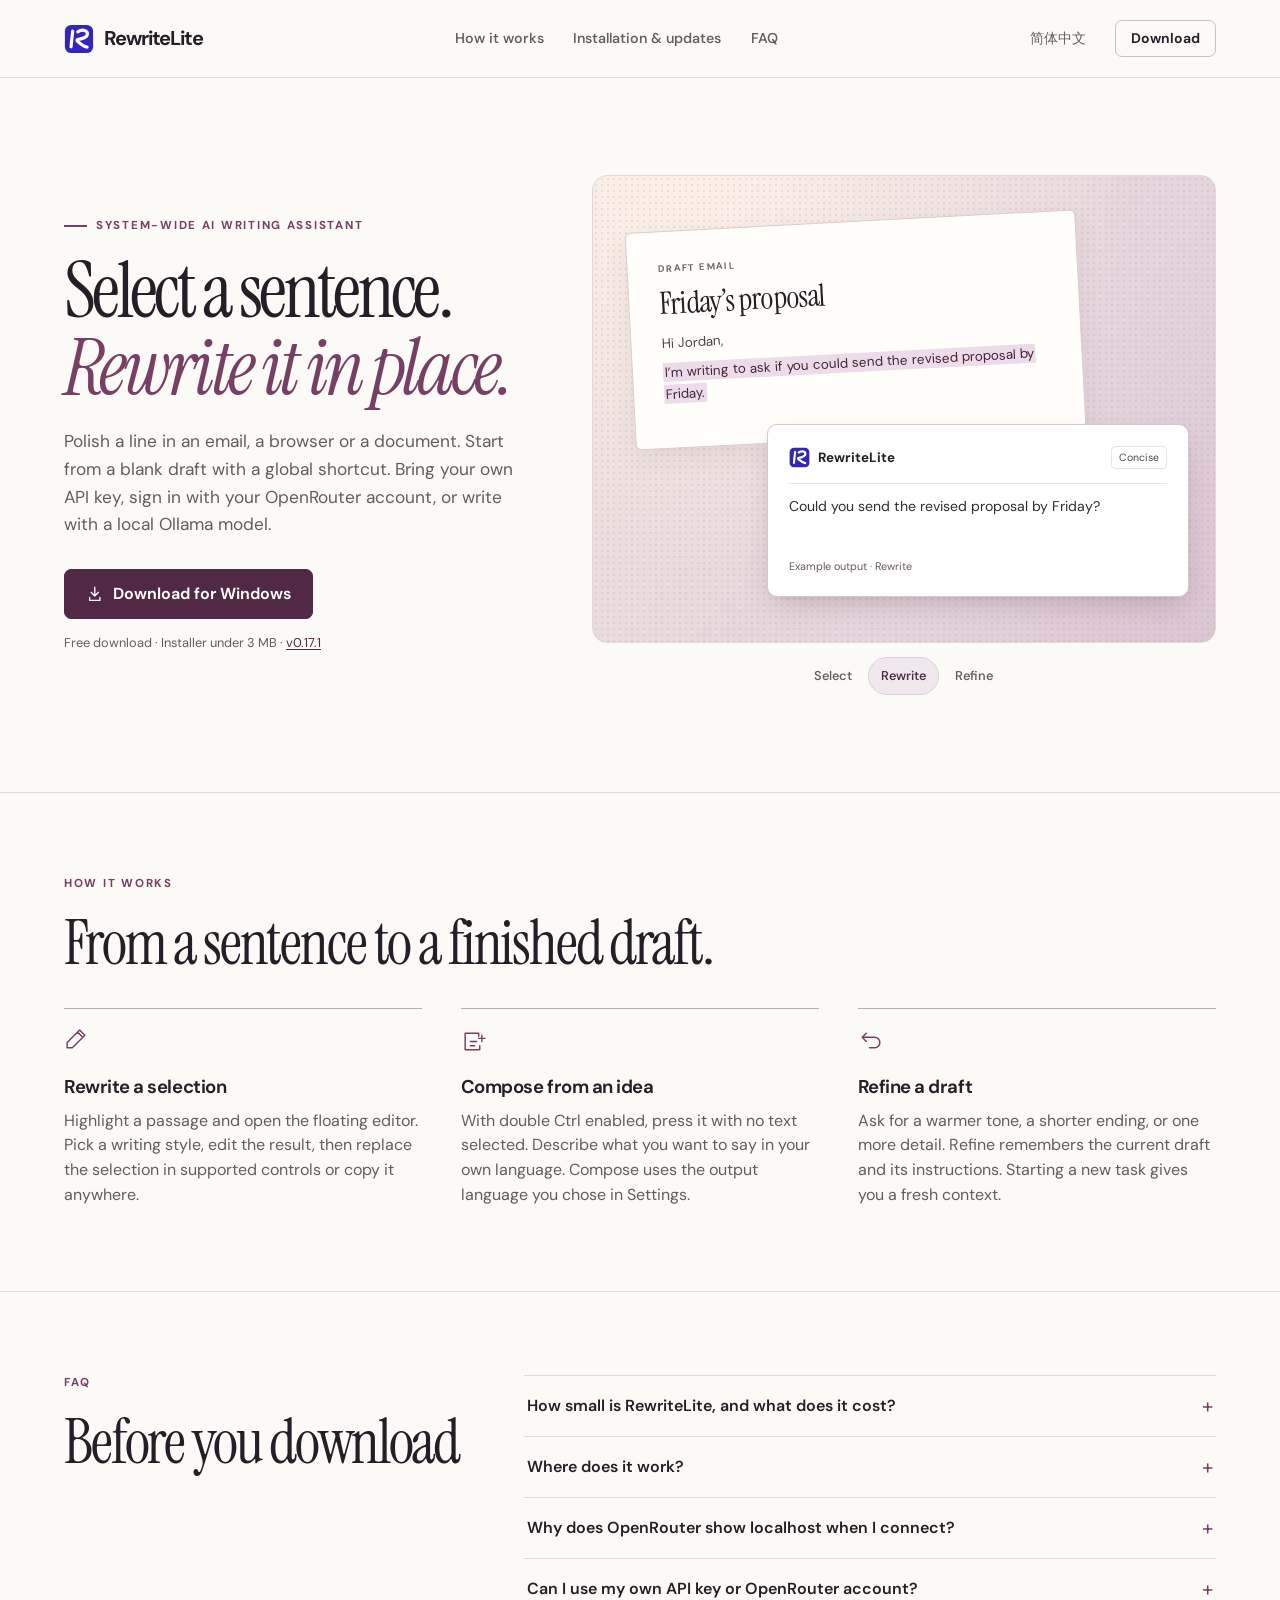
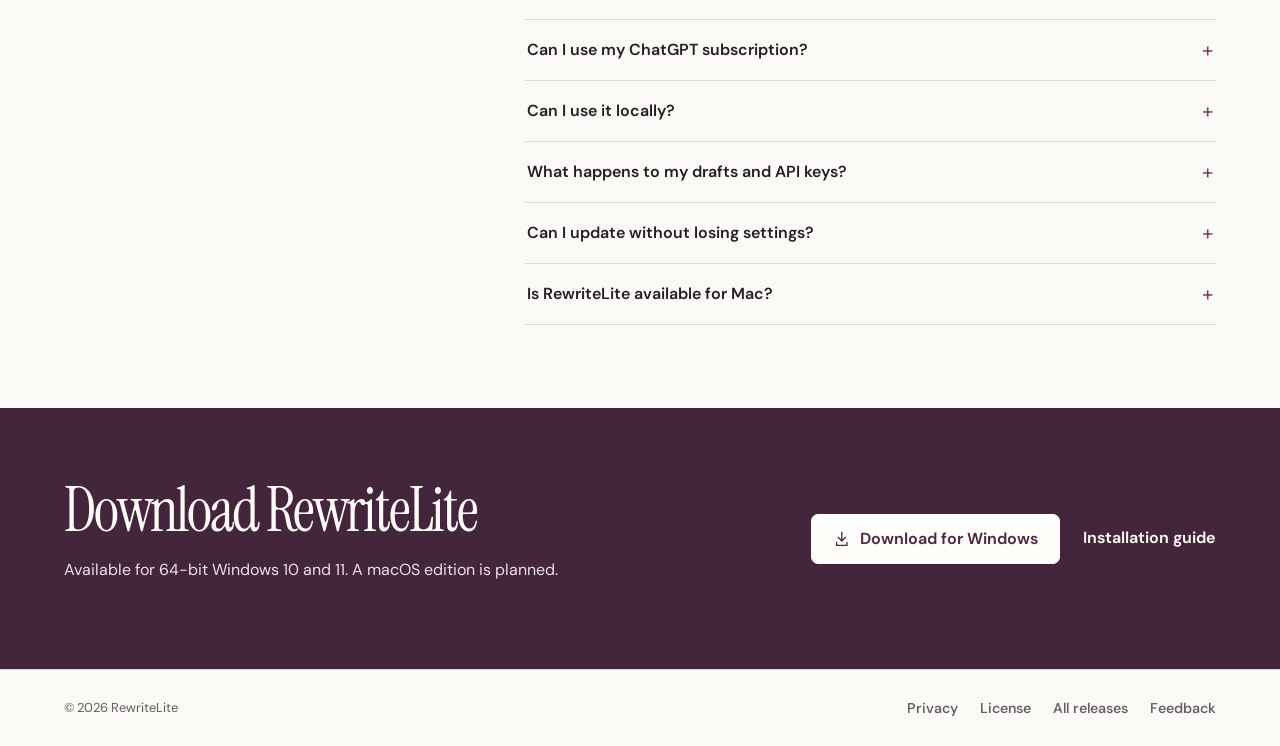
==== commit 42572b9a: "Explain the local OpenRouter consent address in both languages" ====
--- a/docs/index.html
+++ b/docs/index.html
@@ -3,19 +3,19 @@
 <title>RewriteLite — Free, lightweight AI writing across apps</title><meta name="description" content="Rewrite selected text in place, compose with a global shortcut, and refine your draft. RewriteLite is a free, lightweight desktop writing assistant for your own API key, OpenRouter or local Ollama."><link rel="canonical" href="https://thunderbrain.github.io/RewriteLite/">
 <link rel="alternate" hreflang="en" href="https://thunderbrain.github.io/RewriteLite/"><link rel="alternate" hreflang="zh-CN" href="https://thunderbrain.github.io/RewriteLite/zh/"><link rel="alternate" hreflang="x-default" href="https://thunderbrain.github.io/RewriteLite/">
 <meta property="og:type" content="website"><meta property="og:site_name" content="RewriteLite"><meta property="og:locale" content="en_US"><meta property="og:title" content="RewriteLite — Free, lightweight AI writing across apps"><meta property="og:description" content="Rewrite selected text in place, compose with a global shortcut, and refine your draft. RewriteLite is a free, lightweight desktop writing assistant for your own API key, OpenRouter or local Ollama."><meta property="og:url" content="https://thunderbrain.github.io/RewriteLite/"><meta property="og:image" content="https://thunderbrain.github.io/RewriteLite/assets/social-card.png"><meta property="og:image:width" content="1200"><meta property="og:image:height" content="630"><meta property="og:image:alt" content="RewriteLite rewriting a selected sentence in a floating editor"><meta name="twitter:card" content="summary_large_image">
-<link rel="sitemap" type="application/xml" href="./sitemap.xml"><link rel="icon" href="./assets/logo-small.svg" type="image/svg+xml"><link rel="stylesheet" href="./assets/site.css"><script type="application/ld+json">{"@context": "https://schema.org", "@graph": [{"@context": "https://schema.org", "@type": "SoftwareApplication", "@id": "https://thunderbrain.github.io/RewriteLite/#app", "name": "RewriteLite", "alternateName": "言字旁", "applicationCategory": "ProductivityApplication", "operatingSystem": "Windows 10, Windows 11", "inLanguage": ["en", "zh-CN"], "softwareVersion": "0.17.0", "isAccessibleForFree": true, "offers": {"@type": "Offer", "price": "0", "priceCurrency": "USD"}, "url": "https://thunderbrain.github.io/RewriteLite/", "downloadUrl": "https://github.com/ThunderBrain/RewriteLite/releases/latest/download/RewriteLite-Setup.exe", "softwareRequirements": ".NET Framework 4.8 or 4.8.1", "description": "Rewrite selected text in place, compose with a global shortcut, and refine your draft. RewriteLite is a free, lightweight desktop writing assistant for your own API key, OpenRouter or local Ollama.", "license": "https://thunderbrain.github.io/RewriteLite/license/", "featureList": ["Free desktop app with an installer under 3 MB", "System-wide selection and writing shortcuts", "Connect your OpenRouter account or bring your own API key", "Local Ollama support"]}, {"@type": "FAQPage", "@id": "https://thunderbrain.github.io/RewriteLite/#faq", "inLanguage": "en", "mainEntity": [{"@type": "Question", "name": "How small is RewriteLite, and what does it cost?", "acceptedAnswer": {"@type": "Answer", "text": "The Windows installer is under 3 MB and uses the system .NET Framework. The app is free for personal, educational and internal business use. Cloud model usage is billed under your provider’s terms."}}, {"@type": "Question", "name": "Where does it work?", "acceptedAnswer": {"@type": "Answer", "text": "Open the floating editor from an email, browser or document with a global shortcut. Where an app exposes its selection, you can rewrite it directly. Replace the original in supported fields or copy the result."}}, {"@type": "Question", "name": "Can I use my own API key or OpenRouter account?", "acceptedAnswer": {"@type": "Answer", "text": "In Settings → AI connection, choose OpenRouter account and click Connect with OpenRouter. Sign in and approve in your browser. Back in RewriteLite, choose a text model, test it and save. If you already have a key, choose API Key, select OpenRouter in the provider dropdown and paste your key. Other presets include OpenAI, Anthropic, Gemini and DeepSeek."}}, {"@type": "Question", "name": "Can I use my ChatGPT subscription?", "acceptedAnswer": {"@type": "Answer", "text": "The public edition supports your own OpenAI API key. Direct ChatGPT sign-in and subscription usage are currently unavailable in the public edition."}}, {"@type": "Question", "name": "Can I use it locally?", "acceptedAnswer": {"@type": "Answer", "text": "Yes. Start Ollama with a local model and choose its localhost endpoint in RewriteLite. Writing requests then stay on your machine. With a cloud provider, the text goes directly to that provider."}}, {"@type": "Question", "name": "What happens to my drafts and API keys?", "acceptedAnswer": {"@type": "Answer", "text": "Writing context stays in app memory. Selected text is sent when you trigger rewriting. Saved API keys are encrypted for your Windows user account. See the privacy notice for details about providers, clipboard use and diagnostics."}}, {"@type": "Question", "name": "Can I update without losing settings?", "acceptedAnswer": {"@type": "Answer", "text": "Yes. Use Settings → Software updates to check for a release. Save your draft, exit from the tray and run the new installer under the same Windows account in the existing location."}}, {"@type": "Question", "name": "Is RewriteLite available for Mac?", "acceptedAnswer": {"@type": "Answer", "text": "The current installer supports 64-bit Windows 10 and 11. A macOS edition is planned."}}]}]}</script><script src="./assets/demo.js" defer></script><script defer src="./assets/site-metrics.js" data-collect="https://ressdom.goatcounter.com/count" data-page="/RewriteLite/"></script></head>
+<link rel="sitemap" type="application/xml" href="./sitemap.xml"><link rel="icon" href="./assets/logo-small.svg" type="image/svg+xml"><link rel="stylesheet" href="./assets/site.css"><script type="application/ld+json">{"@context": "https://schema.org", "@graph": [{"@context": "https://schema.org", "@type": "SoftwareApplication", "@id": "https://thunderbrain.github.io/RewriteLite/#app", "name": "RewriteLite", "alternateName": "言字旁", "applicationCategory": "ProductivityApplication", "operatingSystem": "Windows 10, Windows 11", "inLanguage": ["en", "zh-CN"], "softwareVersion": "0.17.1", "isAccessibleForFree": true, "offers": {"@type": "Offer", "price": "0", "priceCurrency": "USD"}, "url": "https://thunderbrain.github.io/RewriteLite/", "downloadUrl": "https://github.com/ThunderBrain/RewriteLite/releases/latest/download/RewriteLite-Setup.exe", "softwareRequirements": ".NET Framework 4.8 or 4.8.1", "description": "Rewrite selected text in place, compose with a global shortcut, and refine your draft. RewriteLite is a free, lightweight desktop writing assistant for your own API key, OpenRouter or local Ollama.", "license": "https://thunderbrain.github.io/RewriteLite/license/", "featureList": ["Free desktop app with an installer under 3 MB", "System-wide selection and writing shortcuts", "Connect your OpenRouter account or bring your own API key", "Local Ollama support"]}, {"@type": "FAQPage", "@id": "https://thunderbrain.github.io/RewriteLite/#faq", "inLanguage": "en", "mainEntity": [{"@type": "Question", "name": "How small is RewriteLite, and what does it cost?", "acceptedAnswer": {"@type": "Answer", "text": "The Windows installer is under 3 MB and uses the system .NET Framework. The app is free for personal, educational and internal business use. Cloud model usage is billed under your provider’s terms."}}, {"@type": "Question", "name": "Where does it work?", "acceptedAnswer": {"@type": "Answer", "text": "Open the floating editor from an email, browser or document with a global shortcut. Where an app exposes its selection, you can rewrite it directly. Replace the original in supported fields or copy the result."}}, {"@type": "Question", "name": "Why does OpenRouter show localhost when I connect?", "acceptedAnswer": {"@type": "Answer", "text": "OpenRouter uses the return host and a temporary port as the heading for desktop authorization. Match the address in RewriteLite with the one on OpenRouter, and check the key label RewriteLite · 言字旁. After approval the browser returns the code directly to the app on this computer."}}, {"@type": "Question", "name": "Can I use my own API key or OpenRouter account?", "acceptedAnswer": {"@type": "Answer", "text": "In Settings → AI connection, choose OpenRouter account and click Connect with OpenRouter. Sign in and approve in your browser. Back in RewriteLite, choose a text model, test it and save. If you already have a key, choose API Key, select OpenRouter in the provider dropdown and paste your key. Other presets include OpenAI, Anthropic, Gemini and DeepSeek."}}, {"@type": "Question", "name": "Can I use my ChatGPT subscription?", "acceptedAnswer": {"@type": "Answer", "text": "The public edition supports your own OpenAI API key. Direct ChatGPT sign-in and subscription usage are currently unavailable in the public edition."}}, {"@type": "Question", "name": "Can I use it locally?", "acceptedAnswer": {"@type": "Answer", "text": "Yes. Start Ollama with a local model and choose its localhost endpoint in RewriteLite. Writing requests then stay on your machine. With a cloud provider, the text goes directly to that provider."}}, {"@type": "Question", "name": "What happens to my drafts and API keys?", "acceptedAnswer": {"@type": "Answer", "text": "Writing context stays in app memory. Selected text is sent when you trigger rewriting. Saved API keys are encrypted for your Windows user account. See the privacy notice for details about providers, clipboard use and diagnostics."}}, {"@type": "Question", "name": "Can I update without losing settings?", "acceptedAnswer": {"@type": "Answer", "text": "Yes. Use Settings → Software updates to check for a release. Save your draft, exit from the tray and run the new installer under the same Windows account in the existing location."}}, {"@type": "Question", "name": "Is RewriteLite available for Mac?", "acceptedAnswer": {"@type": "Answer", "text": "The current installer supports 64-bit Windows 10 and 11. A macOS edition is planned."}}]}]}</script><script src="./assets/demo.js" defer></script><script defer src="./assets/site-metrics.js" data-collect="https://ressdom.goatcounter.com/count" data-page="/RewriteLite/"></script></head>
 <body><a class="skip-link" href="#main">Skip to content</a>
 <header class="site-header"><div class="wrap header-inner"><a class="brand" href="./" aria-label="RewriteLite · Home"><img src="./assets/logo-small.svg" alt="" width="30" height="30">RewriteLite</a><nav class="nav-links" aria-label="Main navigation"><a href="./#features">How it works</a><a href="./guide/">Installation & updates</a><a href="./#faq">FAQ</a></nav><div class="header-actions"><a class="lang-link" href="./zh/" hreflang="zh-CN" lang="zh-CN">简体中文</a><a class="btn btn-small" href="./#download">Download</a></div></div></header>
 <main id="main">
 <section id="overview" class="wrap hero"><div class="hero-copy"><p class="eyebrow">System-wide AI writing assistant</p>
-<h1>Select a sentence. <em>Rewrite it in place.</em></h1><p class="lede">Polish a line in an email, a browser or a document. Start from a blank draft with a global shortcut. Bring your own API key, sign in with your OpenRouter account, or write with a local Ollama model.</p><div class="hero-actions"><a class="btn btn-primary" href="https://github.com/ThunderBrain/RewriteLite/releases/latest/download/RewriteLite-Setup.exe"><svg aria-hidden="true" width="16" height="16" viewBox="0 0 24 24" fill="none" stroke="currentColor" stroke-linecap="round" stroke-linejoin="round" stroke-width="1.8"><path d="M12 3v12m-5-5 5 5 5-5M5 17v4h14v-4"/></svg>Download for Windows</a></div><p class="meta">Free download · Installer under 3 MB · <a href="https://github.com/ThunderBrain/RewriteLite/releases/tag/v0.17.0">v0.17.0</a></p></div>
+<h1>Select a sentence. <em>Rewrite it in place.</em></h1><p class="lede">Polish a line in an email, a browser or a document. Start from a blank draft with a global shortcut. Bring your own API key, sign in with your OpenRouter account, or write with a local Ollama model.</p><div class="hero-actions"><a class="btn btn-primary" href="https://github.com/ThunderBrain/RewriteLite/releases/latest/download/RewriteLite-Setup.exe"><svg aria-hidden="true" width="16" height="16" viewBox="0 0 24 24" fill="none" stroke="currentColor" stroke-linecap="round" stroke-linejoin="round" stroke-width="1.8"><path d="M12 3v12m-5-5 5 5 5-5M5 17v4h14v-4"/></svg>Download for Windows</a></div><p class="meta">Free download · Installer under 3 MB · <a href="https://github.com/ThunderBrain/RewriteLite/releases/tag/v0.17.1">v0.17.1</a></p></div>
 <div class="demo" data-demo data-current="rewrite" role="group" aria-label="Interactive example"><div class="demo-stage">
 <article class="demo-sheet"><p class="sheet-kicker">Draft email</p><h3 class="sheet-title">Friday’s proposal</h3><p>Hi Jordan,</p><p><mark>I’m writing to ask if you could send the revised proposal by Friday.</mark></p></article>
 <div class="demo-flyout"><div class="flyout-top"><img alt="" width="21" height="21" src="./assets/logo-small.svg"><strong>RewriteLite</strong><span class="demo-tone">Concise</span></div>
 <p class="flyout-result" data-demo-output aria-live="polite">Could you send the revised proposal by Friday?</p><span class="flyout-model">Example output · <span data-demo-label>Rewrite</span></span></div></div>
 <div class="demo-controls" hidden><button type="button" data-step="select" data-output="I’m writing to ask if you could send the revised proposal by Friday." data-stage-label="Select">Select</button><button type="button" data-step="rewrite" data-output="Could you send the revised proposal by Friday?" data-stage-label="Rewrite">Rewrite</button><button type="button" data-step="refine" data-output="Please send me the revised proposal by Friday so I can review it before Monday." data-stage-label="Refine">Refine</button></div></div></section>
 <section id="features" class="section"><div class="wrap"><div class="section-head"><p class="eyebrow">How it works</p><h2>From a sentence to a finished draft.</h2></div><div class="feature-grid"><article class="feature"><svg aria-hidden="true" viewBox="0 0 24 24" fill="none" stroke="currentColor" stroke-width="1.4" stroke-linecap="round" stroke-linejoin="round"><path d="M3 18h5l12-12-5-5L3 13v5Zm10-15 5 5"/></svg><h3>Rewrite a selection</h3><p>Highlight a passage and open the floating editor. Pick a writing style, edit the result, then replace the selection in supported controls or copy it anywhere.</p></article><article class="feature"><svg aria-hidden="true" viewBox="0 0 24 24" fill="none" stroke="currentColor" stroke-width="1.4" stroke-linecap="round" stroke-linejoin="round"><path d="M4 4h13v3M4 4v16h14v-4M9 12h6m-6 4h4m7-10v6m-3-3h6"/></svg><h3>Compose from an idea</h3><p>With double Ctrl enabled, press it with no text selected. Describe what you want to say in your own language. Compose uses the output language you chose in Settings.</p></article><article class="feature"><svg aria-hidden="true" viewBox="0 0 24 24" fill="none" stroke="currentColor" stroke-width="1.4" stroke-linecap="round" stroke-linejoin="round"><path d="M4 8h12a5 5 0 0 1 0 10h-5M4 8l4-4M4 8l4 4"/></svg><h3>Refine a draft</h3><p>Ask for a warmer tone, a shorter ending, or one more detail. Refine remembers the current draft and its instructions. Starting a new task gives you a fresh context.</p></article></div></div></section>
-<section id="faq" class="section"><div class="wrap"><div class="section-head"><p class="eyebrow">FAQ</p><h2>Before you download</h2></div><div class="faq-list"><details><summary>How small is RewriteLite, and what does it cost?</summary><p>The Windows installer is under 3 MB and uses the system .NET Framework. The app is free for personal, educational and internal business use. Cloud model usage is billed under your provider’s terms.</p></details><details><summary>Where does it work?</summary><p>Open the floating editor from an email, browser or document with a global shortcut. Where an app exposes its selection, you can rewrite it directly. Replace the original in supported fields or copy the result.</p></details><details><summary>Can I use my own API key or OpenRouter account?</summary><p>In Settings → AI connection, choose OpenRouter account and click Connect with OpenRouter. Sign in and approve in your browser. Back in RewriteLite, choose a text model, test it and save. If you already have a key, choose API Key, select OpenRouter in the provider dropdown and paste your key. Other presets include OpenAI, Anthropic, Gemini and DeepSeek.</p></details><details><summary>Can I use my ChatGPT subscription?</summary><p>The public edition supports your own OpenAI API key. Direct ChatGPT sign-in and subscription usage are currently unavailable in the public edition.</p></details><details><summary>Can I use it locally?</summary><p>Yes. Start Ollama with a local model and choose its localhost endpoint in RewriteLite. Writing requests then stay on your machine. With a cloud provider, the text goes directly to that provider.</p></details><details><summary>What happens to my drafts and API keys?</summary><p>Writing context stays in app memory. Selected text is sent when you trigger rewriting. Saved API keys are encrypted for your Windows user account. See the privacy notice for details about providers, clipboard use and diagnostics.</p></details><details><summary>Can I update without losing settings?</summary><p>Yes. Use Settings → Software updates to check for a release. Save your draft, exit from the tray and run the new installer under the same Windows account in the existing location.</p></details><details><summary>Is RewriteLite available for Mac?</summary><p>The current installer supports 64-bit Windows 10 and 11. A macOS edition is planned.</p></details></div></div></section>
+<section id="faq" class="section"><div class="wrap"><div class="section-head"><p class="eyebrow">FAQ</p><h2>Before you download</h2></div><div class="faq-list"><details><summary>How small is RewriteLite, and what does it cost?</summary><p>The Windows installer is under 3 MB and uses the system .NET Framework. The app is free for personal, educational and internal business use. Cloud model usage is billed under your provider’s terms.</p></details><details><summary>Where does it work?</summary><p>Open the floating editor from an email, browser or document with a global shortcut. Where an app exposes its selection, you can rewrite it directly. Replace the original in supported fields or copy the result.</p></details><details><summary>Why does OpenRouter show localhost when I connect?</summary><p>OpenRouter uses the return host and a temporary port as the heading for desktop authorization. Match the address in RewriteLite with the one on OpenRouter, and check the key label RewriteLite · 言字旁. After approval the browser returns the code directly to the app on this computer.</p></details><details><summary>Can I use my own API key or OpenRouter account?</summary><p>In Settings → AI connection, choose OpenRouter account and click Connect with OpenRouter. Sign in and approve in your browser. Back in RewriteLite, choose a text model, test it and save. If you already have a key, choose API Key, select OpenRouter in the provider dropdown and paste your key. Other presets include OpenAI, Anthropic, Gemini and DeepSeek.</p></details><details><summary>Can I use my ChatGPT subscription?</summary><p>The public edition supports your own OpenAI API key. Direct ChatGPT sign-in and subscription usage are currently unavailable in the public edition.</p></details><details><summary>Can I use it locally?</summary><p>Yes. Start Ollama with a local model and choose its localhost endpoint in RewriteLite. Writing requests then stay on your machine. With a cloud provider, the text goes directly to that provider.</p></details><details><summary>What happens to my drafts and API keys?</summary><p>Writing context stays in app memory. Selected text is sent when you trigger rewriting. Saved API keys are encrypted for your Windows user account. See the privacy notice for details about providers, clipboard use and diagnostics.</p></details><details><summary>Can I update without losing settings?</summary><p>Yes. Use Settings → Software updates to check for a release. Save your draft, exit from the tray and run the new installer under the same Windows account in the existing location.</p></details><details><summary>Is RewriteLite available for Mac?</summary><p>The current installer supports 64-bit Windows 10 and 11. A macOS edition is planned.</p></details></div></div></section>
 <section id="download" class="download-band"><div class="wrap download-inner"><div><h2>Download RewriteLite</h2><p>Available for 64-bit Windows 10 and 11. A macOS edition is planned.</p></div><div class="hero-actions"><a class="btn" href="https://github.com/ThunderBrain/RewriteLite/releases/latest/download/RewriteLite-Setup.exe"><svg aria-hidden="true" width="16" height="16" viewBox="0 0 24 24" fill="none" stroke="currentColor" stroke-linecap="round" stroke-linejoin="round" stroke-width="1.8"><path d="M12 3v12m-5-5 5 5 5-5M5 17v4h14v-4"/></svg>Download for Windows</a> <a class="text-link" href="./guide/">Installation guide</a></div></div></section>
 </main>
 <footer class="site-footer"><div class="wrap footer-inner"><small>© 2026 RewriteLite</small><nav aria-label="Project links"><a href="./privacy/">Privacy</a><a href="./license/">License</a><a href="https://github.com/ThunderBrain/RewriteLite/releases">All releases</a><a href="https://github.com/ThunderBrain/RewriteLite/issues">Feedback</a></nav></div></footer></body></html>
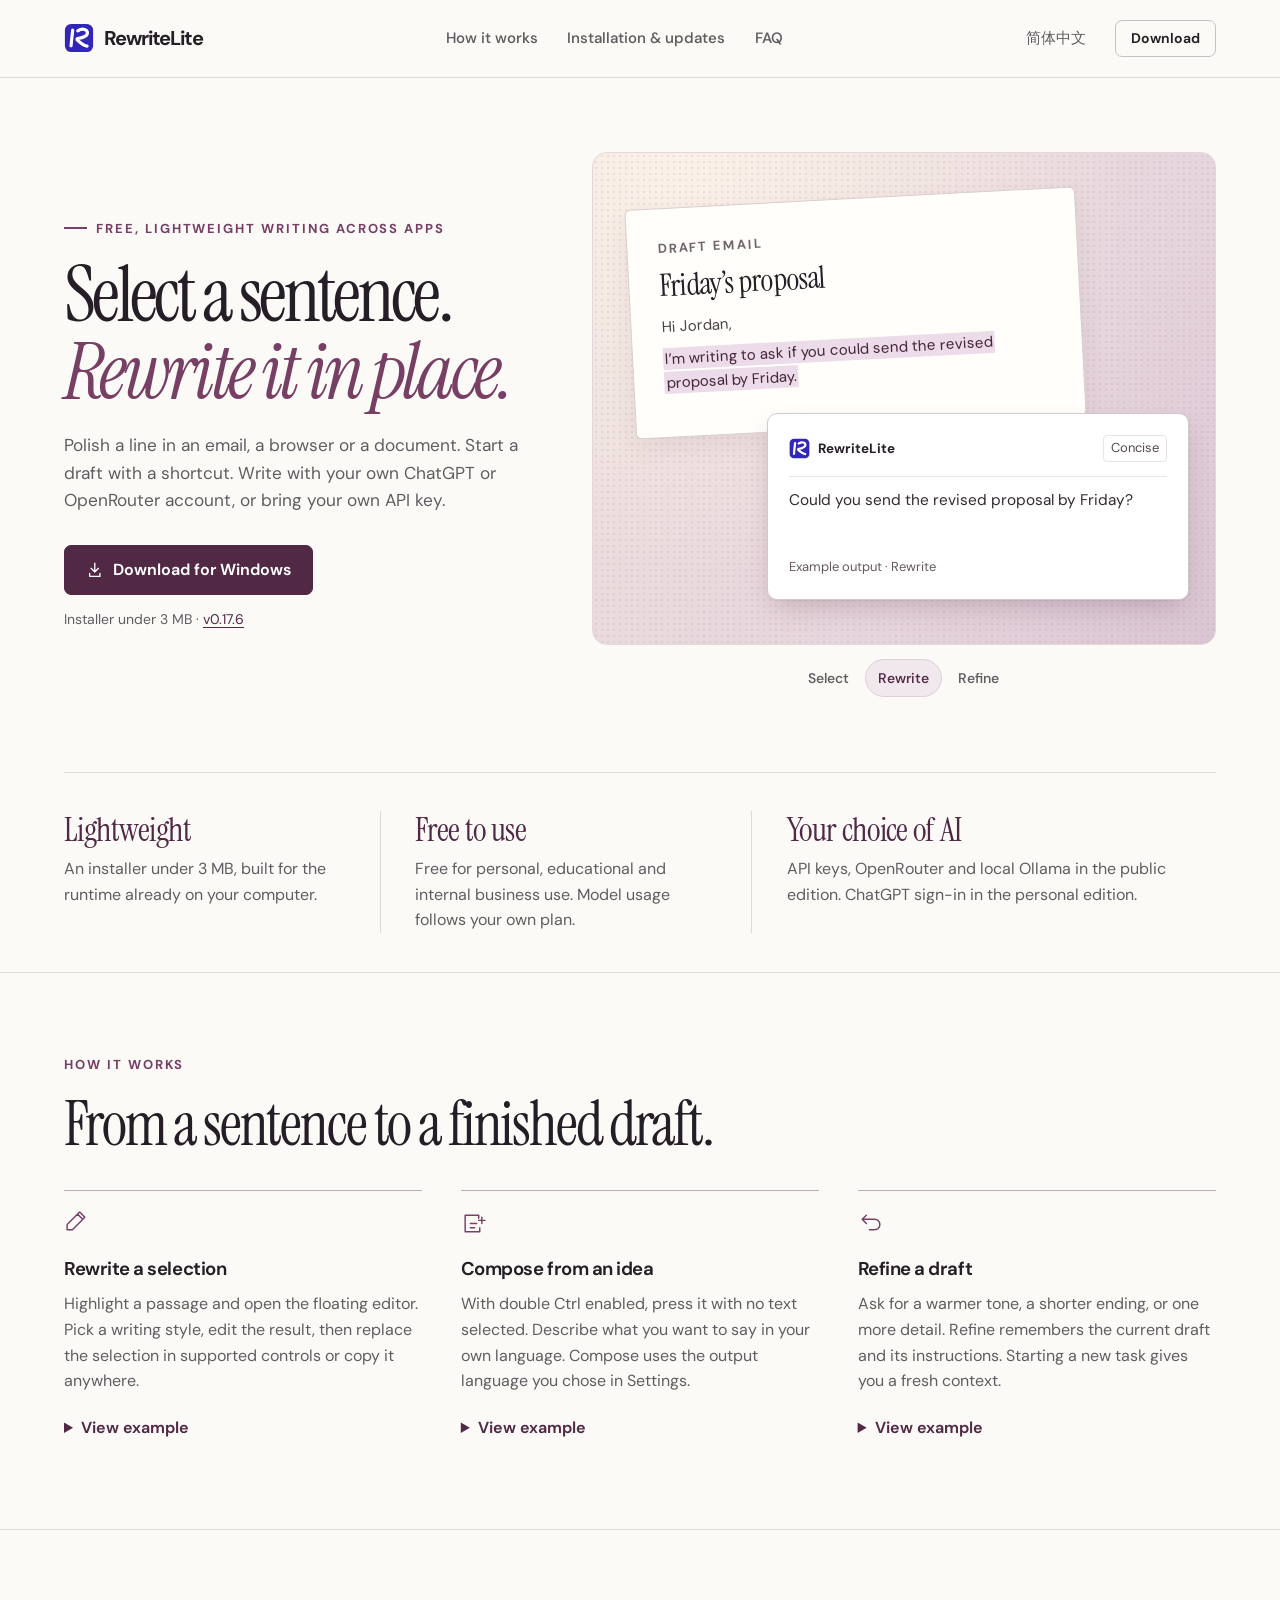
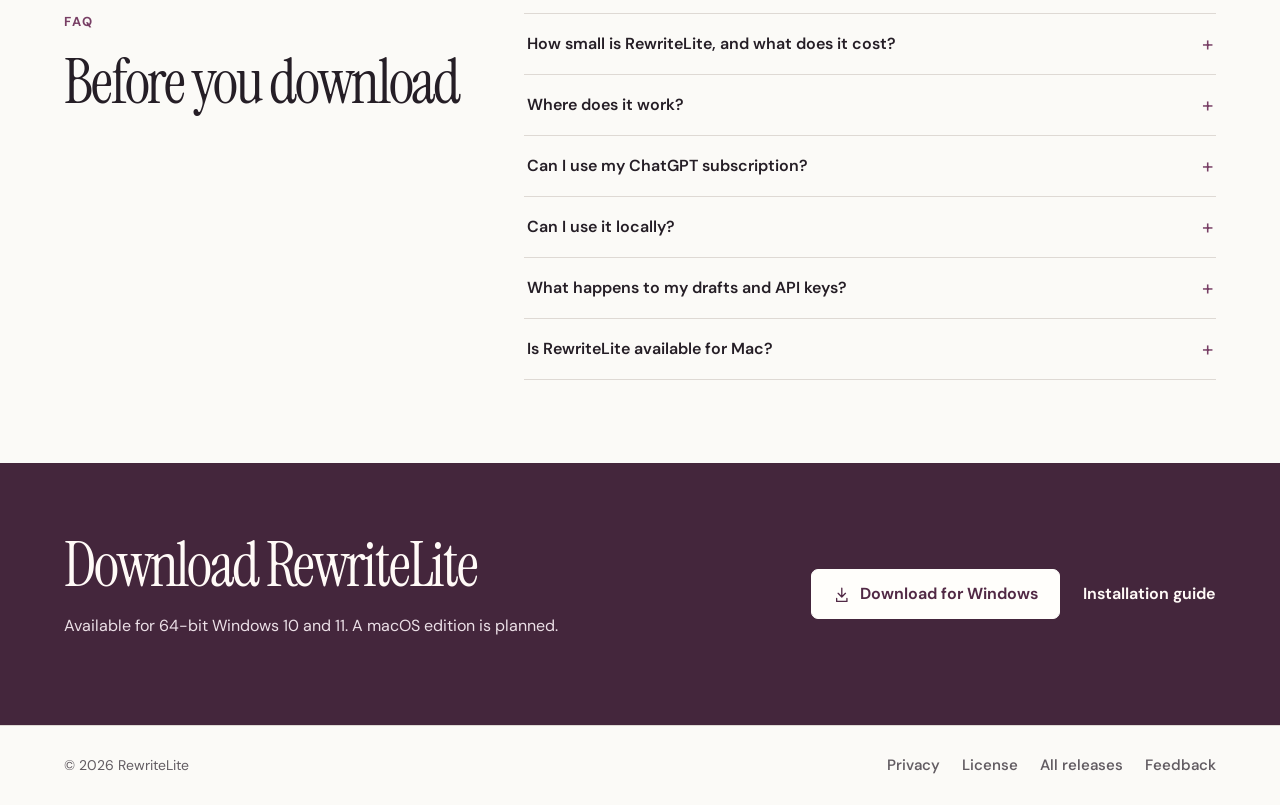
==== commit 147c7dae: "Show lightweight writing features and practical examples for 0.17.6" ====
--- a/docs/index.html
+++ b/docs/index.html
@@ -1,21 +1,25 @@
 <!doctype html>
 <html lang="en"><head><meta charset="utf-8"><meta name="viewport" content="width=device-width,initial-scale=1">
-<title>RewriteLite — Free, lightweight AI writing across apps</title><meta name="description" content="Rewrite selected text in place, compose with a global shortcut, and refine your draft. RewriteLite is a free, lightweight desktop writing assistant for your own API key, OpenRouter or local Ollama."><link rel="canonical" href="https://thunderbrain.github.io/RewriteLite/">
+<title>RewriteLite — Free, lightweight AI writing across apps</title><meta name="description" content="RewriteLite is a free, lightweight writing assistant for rewriting, composing and refining across apps. Use your own API, OpenRouter or local Ollama in the public edition, or ChatGPT sign-in in the personal edition."><link rel="canonical" href="https://thunderbrain.github.io/RewriteLite/">
 <link rel="alternate" hreflang="en" href="https://thunderbrain.github.io/RewriteLite/"><link rel="alternate" hreflang="zh-CN" href="https://thunderbrain.github.io/RewriteLite/zh/"><link rel="alternate" hreflang="x-default" href="https://thunderbrain.github.io/RewriteLite/">
-<meta property="og:type" content="website"><meta property="og:site_name" content="RewriteLite"><meta property="og:locale" content="en_US"><meta property="og:title" content="RewriteLite — Free, lightweight AI writing across apps"><meta property="og:description" content="Rewrite selected text in place, compose with a global shortcut, and refine your draft. RewriteLite is a free, lightweight desktop writing assistant for your own API key, OpenRouter or local Ollama."><meta property="og:url" content="https://thunderbrain.github.io/RewriteLite/"><meta property="og:image" content="https://thunderbrain.github.io/RewriteLite/assets/social-card.png"><meta property="og:image:width" content="1200"><meta property="og:image:height" content="630"><meta property="og:image:alt" content="RewriteLite rewriting a selected sentence in a floating editor"><meta name="twitter:card" content="summary_large_image">
-<link rel="sitemap" type="application/xml" href="./sitemap.xml"><link rel="icon" href="./assets/logo-small.svg" type="image/svg+xml"><link rel="stylesheet" href="./assets/site.css"><script type="application/ld+json">{"@context": "https://schema.org", "@graph": [{"@context": "https://schema.org", "@type": "SoftwareApplication", "@id": "https://thunderbrain.github.io/RewriteLite/#app", "name": "RewriteLite", "alternateName": "言字旁", "applicationCategory": "ProductivityApplication", "operatingSystem": "Windows 10, Windows 11", "inLanguage": ["en", "zh-CN"], "softwareVersion": "0.17.1", "isAccessibleForFree": true, "offers": {"@type": "Offer", "price": "0", "priceCurrency": "USD"}, "url": "https://thunderbrain.github.io/RewriteLite/", "downloadUrl": "https://github.com/ThunderBrain/RewriteLite/releases/latest/download/RewriteLite-Setup.exe", "softwareRequirements": ".NET Framework 4.8 or 4.8.1", "description": "Rewrite selected text in place, compose with a global shortcut, and refine your draft. RewriteLite is a free, lightweight desktop writing assistant for your own API key, OpenRouter or local Ollama.", "license": "https://thunderbrain.github.io/RewriteLite/license/", "featureList": ["Free desktop app with an installer under 3 MB", "System-wide selection and writing shortcuts", "Connect your OpenRouter account or bring your own API key", "Local Ollama support"]}, {"@type": "FAQPage", "@id": "https://thunderbrain.github.io/RewriteLite/#faq", "inLanguage": "en", "mainEntity": [{"@type": "Question", "name": "How small is RewriteLite, and what does it cost?", "acceptedAnswer": {"@type": "Answer", "text": "The Windows installer is under 3 MB and uses the system .NET Framework. The app is free for personal, educational and internal business use. Cloud model usage is billed under your provider’s terms."}}, {"@type": "Question", "name": "Where does it work?", "acceptedAnswer": {"@type": "Answer", "text": "Open the floating editor from an email, browser or document with a global shortcut. Where an app exposes its selection, you can rewrite it directly. Replace the original in supported fields or copy the result."}}, {"@type": "Question", "name": "Why does OpenRouter show localhost when I connect?", "acceptedAnswer": {"@type": "Answer", "text": "OpenRouter uses the return host and a temporary port as the heading for desktop authorization. Match the address in RewriteLite with the one on OpenRouter, and check the key label RewriteLite · 言字旁. After approval the browser returns the code directly to the app on this computer."}}, {"@type": "Question", "name": "Can I use my own API key or OpenRouter account?", "acceptedAnswer": {"@type": "Answer", "text": "In Settings → AI connection, choose OpenRouter account and click Connect with OpenRouter. Sign in and approve in your browser. Back in RewriteLite, choose a text model, test it and save. If you already have a key, choose API Key, select OpenRouter in the provider dropdown and paste your key. Other presets include OpenAI, Anthropic, Gemini and DeepSeek."}}, {"@type": "Question", "name": "Can I use my ChatGPT subscription?", "acceptedAnswer": {"@type": "Answer", "text": "The public edition supports your own OpenAI API key. Direct ChatGPT sign-in and subscription usage are currently unavailable in the public edition."}}, {"@type": "Question", "name": "Can I use it locally?", "acceptedAnswer": {"@type": "Answer", "text": "Yes. Start Ollama with a local model and choose its localhost endpoint in RewriteLite. Writing requests then stay on your machine. With a cloud provider, the text goes directly to that provider."}}, {"@type": "Question", "name": "What happens to my drafts and API keys?", "acceptedAnswer": {"@type": "Answer", "text": "Writing context stays in app memory. Selected text is sent when you trigger rewriting. Saved API keys are encrypted for your Windows user account. See the privacy notice for details about providers, clipboard use and diagnostics."}}, {"@type": "Question", "name": "Can I update without losing settings?", "acceptedAnswer": {"@type": "Answer", "text": "Yes. Use Settings → Software updates to check for a release. Save your draft, exit from the tray and run the new installer under the same Windows account in the existing location."}}, {"@type": "Question", "name": "Is RewriteLite available for Mac?", "acceptedAnswer": {"@type": "Answer", "text": "The current installer supports 64-bit Windows 10 and 11. A macOS edition is planned."}}]}]}</script><script src="./assets/demo.js" defer></script><script defer src="./assets/site-metrics.js" data-collect="https://ressdom.goatcounter.com/count" data-page="/RewriteLite/"></script></head>
+<meta property="og:type" content="website"><meta property="og:site_name" content="RewriteLite"><meta property="og:locale" content="en_US"><meta property="og:title" content="RewriteLite — Free, lightweight AI writing across apps"><meta property="og:description" content="RewriteLite is a free, lightweight writing assistant for rewriting, composing and refining across apps. Use your own API, OpenRouter or local Ollama in the public edition, or ChatGPT sign-in in the personal edition."><meta property="og:url" content="https://thunderbrain.github.io/RewriteLite/"><meta property="og:image" content="https://thunderbrain.github.io/RewriteLite/assets/social-card.png"><meta property="og:image:width" content="1200"><meta property="og:image:height" content="630"><meta property="og:image:alt" content="RewriteLite rewriting a selected sentence in a floating editor"><meta name="twitter:card" content="summary_large_image">
+<link rel="sitemap" type="application/xml" href="./sitemap.xml"><link rel="icon" href="./assets/logo-small.svg" type="image/svg+xml"><link rel="stylesheet" href="./assets/site.css"><script type="application/ld+json">{"@context": "https://schema.org", "@graph": [{"@context": "https://schema.org", "@type": "SoftwareApplication", "@id": "https://thunderbrain.github.io/RewriteLite/#app", "name": "RewriteLite", "alternateName": "言字旁", "applicationCategory": "ProductivityApplication", "operatingSystem": "Windows 10, Windows 11", "inLanguage": ["en", "zh-CN"], "softwareVersion": "0.17.6", "isAccessibleForFree": true, "offers": {"@type": "Offer", "price": "0", "priceCurrency": "USD"}, "url": "https://thunderbrain.github.io/RewriteLite/", "downloadUrl": "https://github.com/ThunderBrain/RewriteLite/releases/latest/download/RewriteLite-Setup.exe", "softwareRequirements": ".NET Framework 4.8 or 4.8.1", "description": "RewriteLite is a free, lightweight writing assistant for rewriting, composing and refining across apps. Use your own API, OpenRouter or local Ollama in the public edition, or ChatGPT sign-in in the personal edition.", "license": "https://thunderbrain.github.io/RewriteLite/license/", "featureList": ["Free desktop app with an installer under 3 MB", "System-wide rewriting, composing and follow-up edits", "API keys, OpenRouter accounts and local Ollama models in the public edition", "ChatGPT account sign-in in the personal edition"]}, {"@type": "FAQPage", "@id": "https://thunderbrain.github.io/RewriteLite/#faq", "inLanguage": "en", "mainEntity": [{"@type": "Question", "name": "How small is RewriteLite, and what does it cost?", "acceptedAnswer": {"@type": "Answer", "text": "The Windows installer is under 3 MB and uses the system .NET Framework. The app is free for personal, educational and internal business use. Cloud model usage is billed under your provider’s terms."}}, {"@type": "Question", "name": "Where does it work?", "acceptedAnswer": {"@type": "Answer", "text": "Open the floating editor from an email, browser or document with a global shortcut. Where an app exposes its selection, you can rewrite it directly. Replace the original in supported fields or copy the result."}}, {"@type": "Question", "name": "Can I use my ChatGPT subscription?", "acceptedAnswer": {"@type": "Answer", "text": "You can sign in with your own ChatGPT account in the personal edition. We plan to apply for ChatGPT integration for the public edition."}}, {"@type": "Question", "name": "Can I use it locally?", "acceptedAnswer": {"@type": "Answer", "text": "Yes. Start Ollama with a local model and choose its localhost endpoint in RewriteLite. Writing requests then stay on your machine. With a cloud provider, the text goes directly to that provider."}}, {"@type": "Question", "name": "What happens to my drafts and API keys?", "acceptedAnswer": {"@type": "Answer", "text": "Writing context stays in app memory. Selected text is sent when you trigger rewriting. Saved API keys are encrypted for your Windows user account. See the privacy notice for details about providers, clipboard use and diagnostics."}}, {"@type": "Question", "name": "Is RewriteLite available for Mac?", "acceptedAnswer": {"@type": "Answer", "text": "The current installer supports 64-bit Windows 10 and 11. A macOS edition is planned."}}]}]}</script><script src="./assets/demo.js" defer></script><script defer src="./assets/site-metrics.js" data-collect="https://ressdom.goatcounter.com/count" data-page="/RewriteLite/"></script></head>
 <body><a class="skip-link" href="#main">Skip to content</a>
 <header class="site-header"><div class="wrap header-inner"><a class="brand" href="./" aria-label="RewriteLite · Home"><img src="./assets/logo-small.svg" alt="" width="30" height="30">RewriteLite</a><nav class="nav-links" aria-label="Main navigation"><a href="./#features">How it works</a><a href="./guide/">Installation & updates</a><a href="./#faq">FAQ</a></nav><div class="header-actions"><a class="lang-link" href="./zh/" hreflang="zh-CN" lang="zh-CN">简体中文</a><a class="btn btn-small" href="./#download">Download</a></div></div></header>
 <main id="main">
-<section id="overview" class="wrap hero"><div class="hero-copy"><p class="eyebrow">System-wide AI writing assistant</p>
-<h1>Select a sentence. <em>Rewrite it in place.</em></h1><p class="lede">Polish a line in an email, a browser or a document. Start from a blank draft with a global shortcut. Bring your own API key, sign in with your OpenRouter account, or write with a local Ollama model.</p><div class="hero-actions"><a class="btn btn-primary" href="https://github.com/ThunderBrain/RewriteLite/releases/latest/download/RewriteLite-Setup.exe"><svg aria-hidden="true" width="16" height="16" viewBox="0 0 24 24" fill="none" stroke="currentColor" stroke-linecap="round" stroke-linejoin="round" stroke-width="1.8"><path d="M12 3v12m-5-5 5 5 5-5M5 17v4h14v-4"/></svg>Download for Windows</a></div><p class="meta">Free download · Installer under 3 MB · <a href="https://github.com/ThunderBrain/RewriteLite/releases/tag/v0.17.1">v0.17.1</a></p></div>
+<section id="overview" class="wrap hero"><div class="hero-copy"><p class="eyebrow">Free, lightweight writing across apps</p>
+<h1>Select a sentence. <em>Rewrite it in place.</em></h1><p class="lede">Polish a line in an email, a browser or a document. Start a draft with a shortcut. Write with your own ChatGPT or OpenRouter account, or bring your own API key.</p><div class="hero-actions"><a class="btn btn-primary" href="https://github.com/ThunderBrain/RewriteLite/releases/latest/download/RewriteLite-Setup.exe"><svg aria-hidden="true" width="16" height="16" viewBox="0 0 24 24" fill="none" stroke="currentColor" stroke-linecap="round" stroke-linejoin="round" stroke-width="1.8"><path d="M12 3v12m-5-5 5 5 5-5M5 17v4h14v-4"/></svg>Download for Windows</a></div><p class="meta">Installer under 3 MB · <a href="https://github.com/ThunderBrain/RewriteLite/releases/tag/v0.17.6">v0.17.6</a></p></div>
 <div class="demo" data-demo data-current="rewrite" role="group" aria-label="Interactive example"><div class="demo-stage">
 <article class="demo-sheet"><p class="sheet-kicker">Draft email</p><h3 class="sheet-title">Friday’s proposal</h3><p>Hi Jordan,</p><p><mark>I’m writing to ask if you could send the revised proposal by Friday.</mark></p></article>
 <div class="demo-flyout"><div class="flyout-top"><img alt="" width="21" height="21" src="./assets/logo-small.svg"><strong>RewriteLite</strong><span class="demo-tone">Concise</span></div>
 <p class="flyout-result" data-demo-output aria-live="polite">Could you send the revised proposal by Friday?</p><span class="flyout-model">Example output · <span data-demo-label>Rewrite</span></span></div></div>
 <div class="demo-controls" hidden><button type="button" data-step="select" data-output="I’m writing to ask if you could send the revised proposal by Friday." data-stage-label="Select">Select</button><button type="button" data-step="rewrite" data-output="Could you send the revised proposal by Friday?" data-stage-label="Rewrite">Rewrite</button><button type="button" data-step="refine" data-output="Please send me the revised proposal by Friday so I can review it before Monday." data-stage-label="Refine">Refine</button></div></div></section>
-<section id="features" class="section"><div class="wrap"><div class="section-head"><p class="eyebrow">How it works</p><h2>From a sentence to a finished draft.</h2></div><div class="feature-grid"><article class="feature"><svg aria-hidden="true" viewBox="0 0 24 24" fill="none" stroke="currentColor" stroke-width="1.4" stroke-linecap="round" stroke-linejoin="round"><path d="M3 18h5l12-12-5-5L3 13v5Zm10-15 5 5"/></svg><h3>Rewrite a selection</h3><p>Highlight a passage and open the floating editor. Pick a writing style, edit the result, then replace the selection in supported controls or copy it anywhere.</p></article><article class="feature"><svg aria-hidden="true" viewBox="0 0 24 24" fill="none" stroke="currentColor" stroke-width="1.4" stroke-linecap="round" stroke-linejoin="round"><path d="M4 4h13v3M4 4v16h14v-4M9 12h6m-6 4h4m7-10v6m-3-3h6"/></svg><h3>Compose from an idea</h3><p>With double Ctrl enabled, press it with no text selected. Describe what you want to say in your own language. Compose uses the output language you chose in Settings.</p></article><article class="feature"><svg aria-hidden="true" viewBox="0 0 24 24" fill="none" stroke="currentColor" stroke-width="1.4" stroke-linecap="round" stroke-linejoin="round"><path d="M4 8h12a5 5 0 0 1 0 10h-5M4 8l4-4M4 8l4 4"/></svg><h3>Refine a draft</h3><p>Ask for a warmer tone, a shorter ending, or one more detail. Refine remembers the current draft and its instructions. Starting a new task gives you a fresh context.</p></article></div></div></section>
-<section id="faq" class="section"><div class="wrap"><div class="section-head"><p class="eyebrow">FAQ</p><h2>Before you download</h2></div><div class="faq-list"><details><summary>How small is RewriteLite, and what does it cost?</summary><p>The Windows installer is under 3 MB and uses the system .NET Framework. The app is free for personal, educational and internal business use. Cloud model usage is billed under your provider’s terms.</p></details><details><summary>Where does it work?</summary><p>Open the floating editor from an email, browser or document with a global shortcut. Where an app exposes its selection, you can rewrite it directly. Replace the original in supported fields or copy the result.</p></details><details><summary>Why does OpenRouter show localhost when I connect?</summary><p>OpenRouter uses the return host and a temporary port as the heading for desktop authorization. Match the address in RewriteLite with the one on OpenRouter, and check the key label RewriteLite · 言字旁. After approval the browser returns the code directly to the app on this computer.</p></details><details><summary>Can I use my own API key or OpenRouter account?</summary><p>In Settings → AI connection, choose OpenRouter account and click Connect with OpenRouter. Sign in and approve in your browser. Back in RewriteLite, choose a text model, test it and save. If you already have a key, choose API Key, select OpenRouter in the provider dropdown and paste your key. Other presets include OpenAI, Anthropic, Gemini and DeepSeek.</p></details><details><summary>Can I use my ChatGPT subscription?</summary><p>The public edition supports your own OpenAI API key. Direct ChatGPT sign-in and subscription usage are currently unavailable in the public edition.</p></details><details><summary>Can I use it locally?</summary><p>Yes. Start Ollama with a local model and choose its localhost endpoint in RewriteLite. Writing requests then stay on your machine. With a cloud provider, the text goes directly to that provider.</p></details><details><summary>What happens to my drafts and API keys?</summary><p>Writing context stays in app memory. Selected text is sent when you trigger rewriting. Saved API keys are encrypted for your Windows user account. See the privacy notice for details about providers, clipboard use and diagnostics.</p></details><details><summary>Can I update without losing settings?</summary><p>Yes. Use Settings → Software updates to check for a release. Save your draft, exit from the tray and run the new installer under the same Windows account in the existing location.</p></details><details><summary>Is RewriteLite available for Mac?</summary><p>The current installer supports 64-bit Windows 10 and 11. A macOS edition is planned.</p></details></div></div></section>
+<section class="benefits wrap" aria-label="Why RewriteLite"><div><h3>Lightweight</h3><p>An installer under 3 MB, built for the runtime already on your computer.</p></div><div><h3>Free to use</h3><p>Free for personal, educational and internal business use. Model usage follows your own plan.</p></div><div><h3>Your choice of AI</h3><p>API keys, OpenRouter and local Ollama in the public edition. ChatGPT sign-in in the personal edition.</p></div></section>
+<section id="features" class="section"><div class="wrap"><div class="section-head"><p class="eyebrow">How it works</p><h2>From a sentence to a finished draft.</h2></div><div class="feature-grid"><article class="feature"><svg aria-hidden="true" viewBox="0 0 24 24" fill="none" stroke="currentColor" stroke-width="1.4" stroke-linecap="round" stroke-linejoin="round"><path d="M3 18h5l12-12-5-5L3 13v5Zm10-15 5 5"/></svg>
+<h3>Rewrite a selection</h3><p>Highlight a passage and open the floating editor. Pick a writing style, edit the result, then replace the selection in supported controls or copy it anywhere.</p><details class="feature-example"><summary>View example</summary><dl><dt>Input</dt><dd>With regard to the budget, I was thinking that perhaps we could consider moving our meeting to tomorrow.</dd><dt>Result</dt><dd>Could we move our budget meeting to tomorrow?</dd></dl></details></article><article class="feature"><svg aria-hidden="true" viewBox="0 0 24 24" fill="none" stroke="currentColor" stroke-width="1.4" stroke-linecap="round" stroke-linejoin="round"><path d="M4 4h13v3M4 4v16h14v-4M9 12h6m-6 4h4m7-10v6m-3-3h6"/></svg>
+<h3>Compose from an idea</h3><p>With double Ctrl enabled, press it with no text selected. Describe what you want to say in your own language. Compose uses the output language you chose in Settings.</p><details class="feature-example"><summary>View example</summary><dl><dt>Input</dt><dd>给 Mia 写封简短的邮件，感谢她整理笔记，并告诉她我周四会发初稿。</dd><dt>Result</dt><dd>Hi Mia, thanks for putting the notes together. I’ll send you a first draft on Thursday.</dd></dl></details></article><article class="feature"><svg aria-hidden="true" viewBox="0 0 24 24" fill="none" stroke="currentColor" stroke-width="1.4" stroke-linecap="round" stroke-linejoin="round"><path d="M4 8h12a5 5 0 0 1 0 10h-5M4 8l4-4M4 8l4 4"/></svg>
+<h3>Refine a draft</h3><p>Ask for a warmer tone, a shorter ending, or one more detail. Refine remembers the current draft and its instructions. Starting a new task gives you a fresh context.</p><details class="feature-example"><summary>View example</summary><dl><dt>Input</dt><dd>Could we move our budget meeting to tomorrow?</dd><dt>Follow-up</dt><dd>Suggest a time and make it more casual.</dd><dt>Result</dt><dd>Does 2 tomorrow work for a quick budget chat?</dd></dl></details></article></div></div></section>
+<section id="faq" class="section"><div class="wrap"><div class="section-head"><p class="eyebrow">FAQ</p><h2>Before you download</h2></div><div class="faq-list"><details><summary>How small is RewriteLite, and what does it cost?</summary><p>The Windows installer is under 3 MB and uses the system .NET Framework. The app is free for personal, educational and internal business use. Cloud model usage is billed under your provider’s terms.</p></details><details><summary>Where does it work?</summary><p>Open the floating editor from an email, browser or document with a global shortcut. Where an app exposes its selection, you can rewrite it directly. Replace the original in supported fields or copy the result.</p></details><details><summary>Can I use my ChatGPT subscription?</summary><p>You can sign in with your own ChatGPT account in the personal edition. We plan to apply for ChatGPT integration for the public edition.</p></details><details><summary>Can I use it locally?</summary><p>Yes. Start Ollama with a local model and choose its localhost endpoint in RewriteLite. Writing requests then stay on your machine. With a cloud provider, the text goes directly to that provider.</p></details><details><summary>What happens to my drafts and API keys?</summary><p>Writing context stays in app memory. Selected text is sent when you trigger rewriting. Saved API keys are encrypted for your Windows user account. See the privacy notice for details about providers, clipboard use and diagnostics.</p></details><details><summary>Is RewriteLite available for Mac?</summary><p>The current installer supports 64-bit Windows 10 and 11. A macOS edition is planned.</p></details></div></div></section>
 <section id="download" class="download-band"><div class="wrap download-inner"><div><h2>Download RewriteLite</h2><p>Available for 64-bit Windows 10 and 11. A macOS edition is planned.</p></div><div class="hero-actions"><a class="btn" href="https://github.com/ThunderBrain/RewriteLite/releases/latest/download/RewriteLite-Setup.exe"><svg aria-hidden="true" width="16" height="16" viewBox="0 0 24 24" fill="none" stroke="currentColor" stroke-linecap="round" stroke-linejoin="round" stroke-width="1.8"><path d="M12 3v12m-5-5 5 5 5-5M5 17v4h14v-4"/></svg>Download for Windows</a> <a class="text-link" href="./guide/">Installation guide</a></div></div></section>
 </main>
 <footer class="site-footer"><div class="wrap footer-inner"><small>© 2026 RewriteLite</small><nav aria-label="Project links"><a href="./privacy/">Privacy</a><a href="./license/">License</a><a href="https://github.com/ThunderBrain/RewriteLite/releases">All releases</a><a href="https://github.com/ThunderBrain/RewriteLite/issues">Feedback</a></nav></div></footer></body></html>
--- a/docs/assets/site.css
+++ b/docs/assets/site.css
@@ -36,7 +36,7 @@
   font-synthesis: none;
   color: var(--ink);
   background: var(--paper);
-  line-height: 1.55;
+  line-height: 1.62;
 }
 *, *::before, *::after { box-sizing: border-box; }
 html { scroll-padding-top: 28px; }
@@ -64,7 +64,7 @@
 .nav-links, .header-actions { gap: clamp(14px, 2.3vw, 32px); }
 .nav-links { margin-left: auto; }
 .header-actions { margin-left: auto; }
-.nav-links a, .lang-link, .footer-inner a { color: var(--muted); font-size: .89rem; font-weight: 550; text-decoration: none; }
+.nav-links a, .lang-link, .footer-inner a { color: var(--muted); font-size: .9375rem; font-weight: 550; text-decoration: none; }
 .nav-links a:hover, .lang-link:hover, .footer-inner a:hover { color: var(--aubergine); text-decoration: underline; }
 .btn, .text-link, .back-link { display: inline-flex; align-items: center; justify-content: center; gap: 9px; width: fit-content; text-decoration: none; }
 .btn { padding: 14px 21px; border: 1px solid var(--aubergine); border-radius: 7px; background: var(--aubergine); color: white; line-height: 1.25; font-weight: 650; }
@@ -74,10 +74,10 @@
 .btn svg, .text-link svg { width: 1.1em; height: 1.1em; }
 .text-link, .back-link { color: var(--aubergine); font-weight: 650; }
 .text-link:hover, .back-link:hover { text-decoration: underline; }
-.hero { display: grid; grid-template-columns: minmax(0, .85fr) minmax(0, 1.15fr); align-items: center; gap: clamp(35px, 5.2vw, 78px); padding-block: clamp(63px, 7.6vw, 118px); }
+.hero { display: grid; grid-template-columns: minmax(0, .85fr) minmax(0, 1.15fr); align-items: center; gap: clamp(35px, 5.2vw, 78px); padding-block: clamp(48px, 5.8vw, 86px); }
 .hero-copy > :first-child, .section-head > :first-child, .prose > :first-child { margin-top: 0; }
 .hero-copy > :last-child, .section-head > :last-child, .prose > :last-child { margin-bottom: 0; }
-.eyebrow, .sheet-kicker { font-size: .72rem; font-weight: 700; line-height: 1.35; letter-spacing: .15em; text-transform: uppercase; }
+.eyebrow, .sheet-kicker { font-size: .8125rem; font-weight: 700; line-height: 1.35; letter-spacing: .15em; text-transform: uppercase; }
 .eyebrow { display: flex; align-items: center; gap: 9px; margin: 0 0 20px; color: var(--berry); }
 .hero-copy .eyebrow::before { content: ""; width: 23px; height: 2px; background: currentColor; }
 h1, h2, h3, p { overflow-wrap: break-word; }
@@ -88,7 +88,7 @@
 .lede, .section-intro { max-width: 56ch; color: var(--muted); font-size: clamp(1rem, 1.35vw, 1.17rem); line-height: 1.6; }
 .lede { margin: 0 0 30px; }
 .hero-actions { flex-wrap: wrap; gap: 14px 23px; }
-.meta { color: var(--muted); font-size: .8rem; line-height: 1.5; margin-top: 14px; }
+.meta { color: var(--muted); font-size: .875rem; line-height: 1.5; margin-top: 14px; }
 .demo { min-width: 0; }
 .demo-stage {
   --stage-side: clamp(18px, 2vw, 33px);
@@ -99,22 +99,34 @@
 }
 .demo-stage::before { content: ""; position: absolute; inset: 0; z-index: -1; pointer-events: none; opacity: .2; background-image: radial-gradient(#a68e9b .7px, transparent .8px); background-size: 6px 6px; }
 .demo-sheet { position: relative; width: 79%; min-height: 165px; margin: 0 0 0 2%; padding: clamp(20px, 2.4vw, 39px) clamp(17px, 2.35vw, 37px) 34px; background: var(--white); border: 1px solid #d8cfcd; border-radius: 6px; box-shadow: 0 9px 25px #5e394114; transform: rotate(-3deg); }
-.sheet-kicker { margin: 0 0 13px; color: #71666c; font-size: .59rem; }
+.sheet-kicker { margin: 0 0 13px; color: #71666c; font-size: .8125rem; }
 .sheet-title { margin: 0 0 12px; font: 400 clamp(1.65rem, 2.4vw, 2.3rem)/1.06 var(--serif); letter-spacing: -.025em; }
-.demo-sheet p:not(.sheet-kicker) { font-size: clamp(.8rem, 1.05vw, .93rem); line-height: 1.65; margin: 0 0 7px; color: #4a4247; }
+.demo-sheet p:not(.sheet-kicker) { font-size: clamp(.94rem, 1.1vw, 1rem); line-height: 1.65; margin: 0 0 7px; color: #4a4247; }
 .demo-sheet mark { padding: 1px 2px; box-decoration-break: clone; -webkit-box-decoration-break: clone; background: #ecdbe8; color: #44243a; }
 .demo[data-current="select"] .demo-sheet mark { background: #dfbed6; }
 .demo-flyout { position: relative; justify-self: end; z-index: 1; width: 74%; margin: -15px 0 0; padding: clamp(13px, 1.65vw, 24px); border: 1px solid #d4c8ce; border-radius: 10px; background: #fff; box-shadow: 0 12px 28px -8px #56324445, 0 1px 3px #5632440d; }
 .flyout-top { display: flex; gap: 8px; align-items: center; color: var(--ink); font-size: .84rem; line-height: 1.3; }
 .flyout-top img { width: 21px; height: 21px; }
 .flyout-top strong { font-weight: 700; }
-.demo-tone { margin-left: auto; border: 1px solid #e9e3e7; padding: 4px 7px; border-radius: 4px; font-size: .66rem; color: #554952; }
-.flyout-result { margin: 14px 0 0; border-top: 1px solid #ebe7e8; padding-top: 12px; color: #332b31; font-size: clamp(.84rem, 1.1vw, 1rem); line-height: 1.53; min-height: 4.5em; }
-.flyout-model { display: block; margin-top: 11px; color: #685961; font-size: .68rem; }
+.demo-tone { margin-left: auto; border: 1px solid #e9e3e7; padding: 4px 7px; border-radius: 4px; font-size: .8125rem; color: #554952; }
+.flyout-result { margin: 14px 0 0; border-top: 1px solid #ebe7e8; padding-top: 12px; color: #332b31; font-size: clamp(.96rem, 1.1vw, 1.05rem); line-height: 1.53; min-height: 4.5em; }
+.flyout-model { display: block; margin-top: 11px; color: #685961; font-size: .8125rem; }
 .demo-controls { display: flex; justify-content: center; align-items: center; gap: 3px; margin-top: 14px; }
-.demo-controls button { display: inline-flex; align-items: center; gap: 6px; min-height: 38px; border: 1px solid transparent; border-radius: 999px; background: transparent; padding: 6px 12px; color: var(--muted); font-weight: 550; font-size: .8rem; line-height: 1.2; }
+.demo-controls button { display: inline-flex; align-items: center; gap: 6px; min-height: 38px; border: 1px solid transparent; border-radius: 999px; background: transparent; padding: 6px 12px; color: var(--muted); font-weight: 550; font-size: .875rem; line-height: 1.2; }
 .demo-controls button[aria-pressed="true"] { border-color: #ded0da; background: #f0e8ed; color: var(--aubergine); }
 .demo-controls button:hover { color: var(--aubergine); text-decoration: underline; }
+.benefits { display: grid; grid-template-columns: .85fr 1fr 1.25fr; padding-block: clamp(25px, 3vw, 45px); border-top: 1px solid var(--line); }
+.benefits div { padding-inline: clamp(18px, 2.7vw, 40px); border-left: 1px solid var(--line); }
+.benefits div:first-child { padding-left: 0; border: 0; }
+.benefits div:last-child { padding-right: 0; }
+.benefits h3 { margin: 0 0 .4rem; font: 400 clamp(1.8rem, 2.6vw, 2.5rem)/1.15 var(--serif); color: var(--aubergine); letter-spacing: -.02em; }
+.benefits p { margin: 0; color: var(--muted); }
+.feature-example { margin-top: 1rem; }
+.feature-example summary { cursor: pointer; width: fit-content; padding-block: .3rem; color: var(--aubergine); font-weight: 650; }
+.feature-example dl { margin: .55rem 0 0; padding: 1rem; border-radius: 7px; background: #f1ebed; }
+.feature-example dt { font-weight: 650; font-size: .875rem; color: var(--aubergine); }
+.feature-example dd { margin: .15rem 0 .8rem; }
+.feature-example dd:last-child { margin-bottom: 0; }
 .section { padding-block: clamp(54px, 6.5vw, 96px); border-top: 1px solid var(--line); }
 .section-head { max-width: 760px; margin-bottom: 33px; }
 .section h2, .download-band h2, .prose h1 { margin: 0 0 15px; font-size: clamp(2.8rem, 4.8vw, 4.75rem); line-height: 1.03; letter-spacing: -.035em; }
@@ -141,7 +153,7 @@
 .site-footer { padding-block: 27px; border-top: 1px solid var(--line); }
 .footer-inner { flex-wrap: wrap; gap: 12px 24px; justify-content: space-between; }
 .footer-inner nav { display: flex; flex-wrap: wrap; gap: 10px 22px; }
-.footer-inner p, .footer-inner small { color: var(--muted); font-size: .81rem; margin: 0; }
+.footer-inner p, .footer-inner small { color: var(--muted); font-size: .875rem; margin: 0; }
 .wrap.prose { max-width: 740px; padding-block: clamp(46px, 7vw, 92px); }
 .prose { overflow-wrap: anywhere; }
 .prose .back-link { margin: 0 0 30px; font-size: .88rem; }
@@ -169,6 +181,9 @@
   .site-header .nav-links { gap: 16px; }
 }
 @media (max-width: 650px) {
+  .benefits { grid-template-columns: 1fr; gap: 14px; }
+  .benefits div, .benefits div:first-child { padding: 0; border: 0; display: grid; grid-template-columns: minmax(6.6rem,.4fr) minmax(0,1fr); gap: 12px; }
+  .benefits h3 { font-size: 1.55rem; }
   .header-inner { min-height: 65px; flex-wrap: wrap; gap: 0 12px; padding-block: 12px 8px; }
   .site-header .nav-links { flex: 1 0 100%; order: 3; justify-content: flex-start; overflow-x: auto; padding: 5px 0 2px; }
   .nav-links a { white-space: nowrap; padding-block: 4px; font-size: .81rem; }
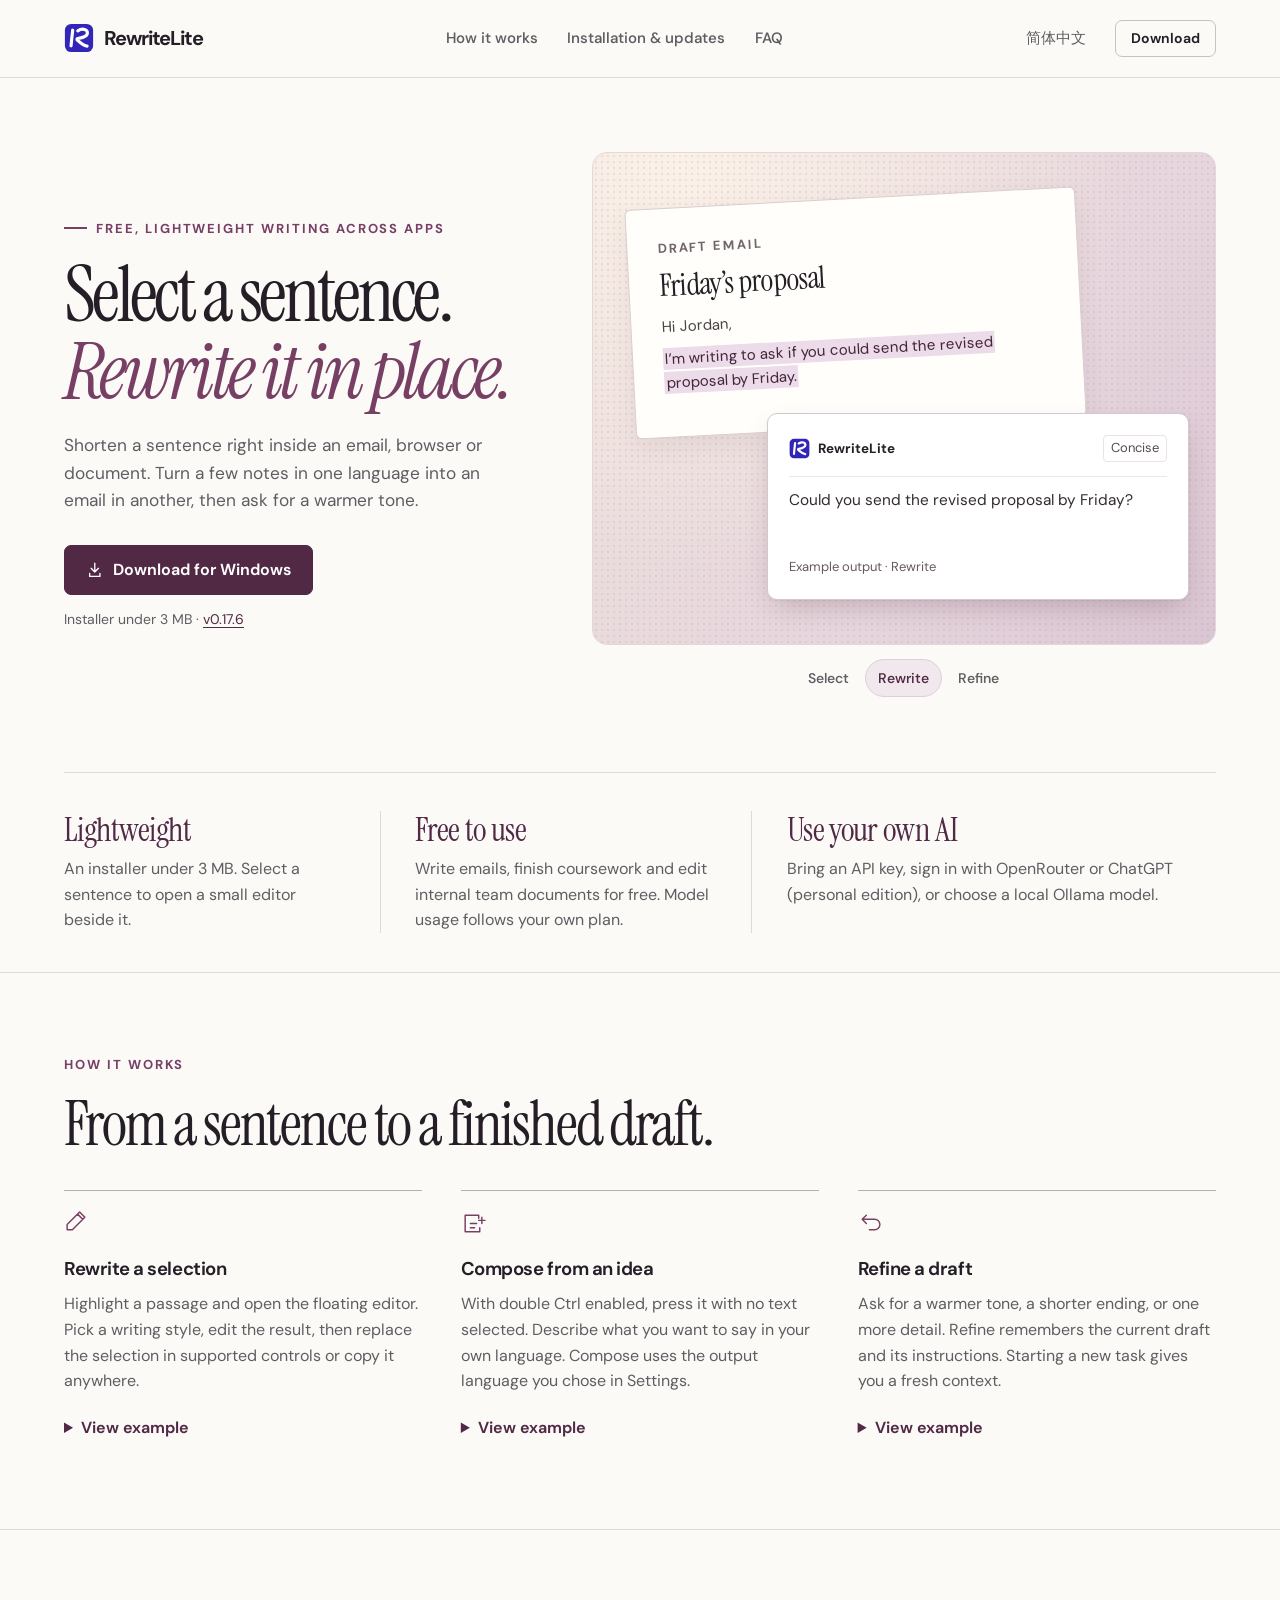
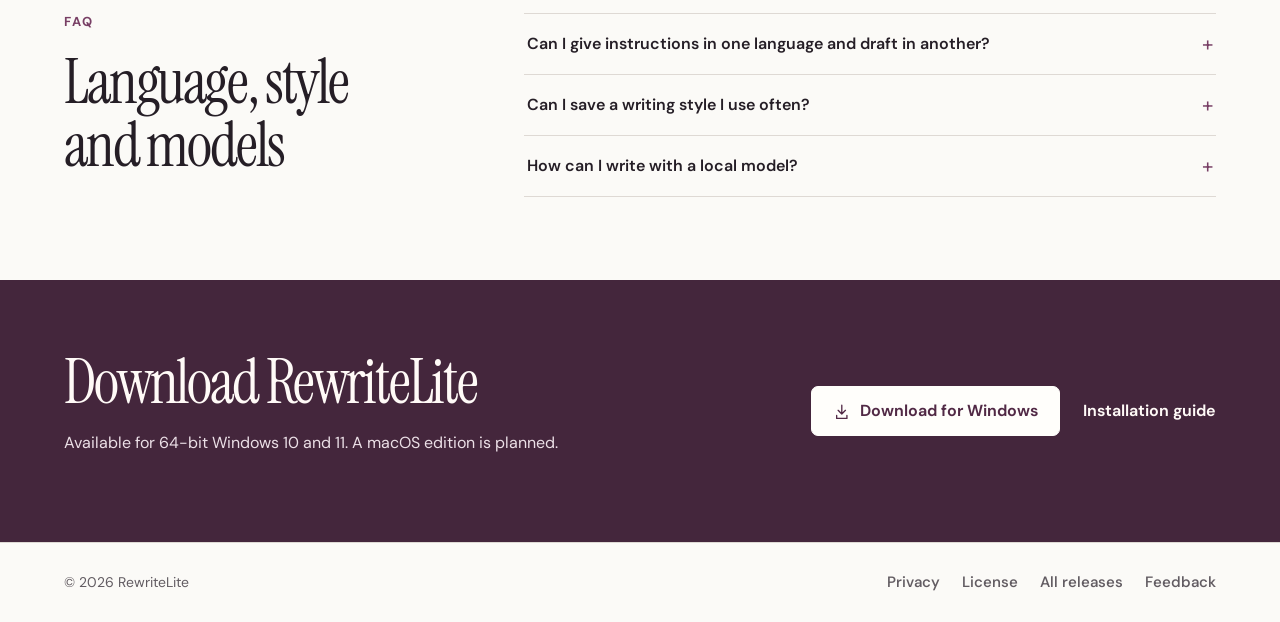
==== commit bc996398: "Introduce RewriteLite through practical writing examples" ====
--- a/docs/index.html
+++ b/docs/index.html
@@ -1,25 +1,25 @@
 <!doctype html>
 <html lang="en"><head><meta charset="utf-8"><meta name="viewport" content="width=device-width,initial-scale=1">
-<title>RewriteLite — Free, lightweight AI writing across apps</title><meta name="description" content="RewriteLite is a free, lightweight writing assistant for rewriting, composing and refining across apps. Use your own API, OpenRouter or local Ollama in the public edition, or ChatGPT sign-in in the personal edition."><link rel="canonical" href="https://thunderbrain.github.io/RewriteLite/">
+<title>RewriteLite — Free, lightweight AI writing across apps</title><meta name="description" content="RewriteLite is a free, lightweight AI writing assistant for email, browsers and documents. Rewrite a selection, draft from a brief and refine it with your own model. The installer is under 3 MB."><link rel="canonical" href="https://thunderbrain.github.io/RewriteLite/">
 <link rel="alternate" hreflang="en" href="https://thunderbrain.github.io/RewriteLite/"><link rel="alternate" hreflang="zh-CN" href="https://thunderbrain.github.io/RewriteLite/zh/"><link rel="alternate" hreflang="x-default" href="https://thunderbrain.github.io/RewriteLite/">
-<meta property="og:type" content="website"><meta property="og:site_name" content="RewriteLite"><meta property="og:locale" content="en_US"><meta property="og:title" content="RewriteLite — Free, lightweight AI writing across apps"><meta property="og:description" content="RewriteLite is a free, lightweight writing assistant for rewriting, composing and refining across apps. Use your own API, OpenRouter or local Ollama in the public edition, or ChatGPT sign-in in the personal edition."><meta property="og:url" content="https://thunderbrain.github.io/RewriteLite/"><meta property="og:image" content="https://thunderbrain.github.io/RewriteLite/assets/social-card.png"><meta property="og:image:width" content="1200"><meta property="og:image:height" content="630"><meta property="og:image:alt" content="RewriteLite rewriting a selected sentence in a floating editor"><meta name="twitter:card" content="summary_large_image">
-<link rel="sitemap" type="application/xml" href="./sitemap.xml"><link rel="icon" href="./assets/logo-small.svg" type="image/svg+xml"><link rel="stylesheet" href="./assets/site.css"><script type="application/ld+json">{"@context": "https://schema.org", "@graph": [{"@context": "https://schema.org", "@type": "SoftwareApplication", "@id": "https://thunderbrain.github.io/RewriteLite/#app", "name": "RewriteLite", "alternateName": "言字旁", "applicationCategory": "ProductivityApplication", "operatingSystem": "Windows 10, Windows 11", "inLanguage": ["en", "zh-CN"], "softwareVersion": "0.17.6", "isAccessibleForFree": true, "offers": {"@type": "Offer", "price": "0", "priceCurrency": "USD"}, "url": "https://thunderbrain.github.io/RewriteLite/", "downloadUrl": "https://github.com/ThunderBrain/RewriteLite/releases/latest/download/RewriteLite-Setup.exe", "softwareRequirements": ".NET Framework 4.8 or 4.8.1", "description": "RewriteLite is a free, lightweight writing assistant for rewriting, composing and refining across apps. Use your own API, OpenRouter or local Ollama in the public edition, or ChatGPT sign-in in the personal edition.", "license": "https://thunderbrain.github.io/RewriteLite/license/", "featureList": ["Free desktop app with an installer under 3 MB", "System-wide rewriting, composing and follow-up edits", "API keys, OpenRouter accounts and local Ollama models in the public edition", "ChatGPT account sign-in in the personal edition"]}, {"@type": "FAQPage", "@id": "https://thunderbrain.github.io/RewriteLite/#faq", "inLanguage": "en", "mainEntity": [{"@type": "Question", "name": "How small is RewriteLite, and what does it cost?", "acceptedAnswer": {"@type": "Answer", "text": "The Windows installer is under 3 MB and uses the system .NET Framework. The app is free for personal, educational and internal business use. Cloud model usage is billed under your provider’s terms."}}, {"@type": "Question", "name": "Where does it work?", "acceptedAnswer": {"@type": "Answer", "text": "Open the floating editor from an email, browser or document with a global shortcut. Where an app exposes its selection, you can rewrite it directly. Replace the original in supported fields or copy the result."}}, {"@type": "Question", "name": "Can I use my ChatGPT subscription?", "acceptedAnswer": {"@type": "Answer", "text": "You can sign in with your own ChatGPT account in the personal edition. We plan to apply for ChatGPT integration for the public edition."}}, {"@type": "Question", "name": "Can I use it locally?", "acceptedAnswer": {"@type": "Answer", "text": "Yes. Start Ollama with a local model and choose its localhost endpoint in RewriteLite. Writing requests then stay on your machine. With a cloud provider, the text goes directly to that provider."}}, {"@type": "Question", "name": "What happens to my drafts and API keys?", "acceptedAnswer": {"@type": "Answer", "text": "Writing context stays in app memory. Selected text is sent when you trigger rewriting. Saved API keys are encrypted for your Windows user account. See the privacy notice for details about providers, clipboard use and diagnostics."}}, {"@type": "Question", "name": "Is RewriteLite available for Mac?", "acceptedAnswer": {"@type": "Answer", "text": "The current installer supports 64-bit Windows 10 and 11. A macOS edition is planned."}}]}]}</script><script src="./assets/demo.js" defer></script><script defer src="./assets/site-metrics.js" data-collect="https://ressdom.goatcounter.com/count" data-page="/RewriteLite/"></script></head>
+<meta property="og:type" content="website"><meta property="og:site_name" content="RewriteLite"><meta property="og:locale" content="en_US"><meta property="og:title" content="RewriteLite — Free, lightweight AI writing across apps"><meta property="og:description" content="RewriteLite is a free, lightweight AI writing assistant for email, browsers and documents. Rewrite a selection, draft from a brief and refine it with your own model. The installer is under 3 MB."><meta property="og:url" content="https://thunderbrain.github.io/RewriteLite/"><meta property="og:image" content="https://thunderbrain.github.io/RewriteLite/assets/social-card.png"><meta property="og:image:width" content="1200"><meta property="og:image:height" content="630"><meta property="og:image:alt" content="RewriteLite rewriting a selected sentence in a floating editor"><meta name="twitter:card" content="summary_large_image">
+<link rel="sitemap" type="application/xml" href="./sitemap.xml"><link rel="icon" href="./assets/logo-small.svg" type="image/svg+xml"><link rel="stylesheet" href="./assets/site.css"><script type="application/ld+json">{"@context": "https://schema.org", "@graph": [{"@context": "https://schema.org", "@type": "SoftwareApplication", "@id": "https://thunderbrain.github.io/RewriteLite/#app", "name": "RewriteLite", "alternateName": "言字旁", "applicationCategory": "ProductivityApplication", "operatingSystem": "Windows 10, Windows 11", "inLanguage": ["en", "zh-CN"], "softwareVersion": "0.17.6", "isAccessibleForFree": true, "offers": {"@type": "Offer", "price": "0", "priceCurrency": "USD"}, "url": "https://thunderbrain.github.io/RewriteLite/", "downloadUrl": "https://github.com/ThunderBrain/RewriteLite/releases/latest/download/RewriteLite-Setup.exe", "softwareRequirements": ".NET Framework 4.8 or 4.8.1", "description": "RewriteLite is a free, lightweight AI writing assistant for email, browsers and documents. Rewrite a selection, draft from a brief and refine it with your own model. The installer is under 3 MB.", "license": "https://thunderbrain.github.io/RewriteLite/license/", "featureList": ["Free desktop writing app with an installer under 3 MB", "System-wide rewriting, composing and follow-up edits", "Bring your own API key, connect OpenRouter or use local Ollama", "Custom writing styles and Compose target languages"]}, {"@type": "FAQPage", "@id": "https://thunderbrain.github.io/RewriteLite/#faq", "inLanguage": "en", "mainEntity": [{"@type": "Question", "name": "Can I give instructions in one language and draft in another?", "acceptedAnswer": {"@type": "Answer", "text": "Yes. Set your Compose target language in Settings, then describe the recipient, key points and tone in whichever language you prefer. Compose remembers your choice for the next draft."}}, {"@type": "Question", "name": "Can I save a writing style I use often?", "acceptedAnswer": {"@type": "Answer", "text": "Open Writing styles on the main screen, name your style and describe it. Try “Keep sentences short and preserve technical terms.” You can choose that style when rewriting or composing."}}, {"@type": "Question", "name": "How can I write with a local model?", "acceptedAnswer": {"@type": "Answer", "text": "Start Ollama with a model on your computer. Connect to its local address in RewriteLite, choose the model and start writing."}}]}]}</script><script src="./assets/demo.js" defer></script><script defer src="./assets/site-metrics.js" data-collect="https://ressdom.goatcounter.com/count" data-page="/RewriteLite/"></script></head>
 <body><a class="skip-link" href="#main">Skip to content</a>
 <header class="site-header"><div class="wrap header-inner"><a class="brand" href="./" aria-label="RewriteLite · Home"><img src="./assets/logo-small.svg" alt="" width="30" height="30">RewriteLite</a><nav class="nav-links" aria-label="Main navigation"><a href="./#features">How it works</a><a href="./guide/">Installation & updates</a><a href="./#faq">FAQ</a></nav><div class="header-actions"><a class="lang-link" href="./zh/" hreflang="zh-CN" lang="zh-CN">简体中文</a><a class="btn btn-small" href="./#download">Download</a></div></div></header>
 <main id="main">
 <section id="overview" class="wrap hero"><div class="hero-copy"><p class="eyebrow">Free, lightweight writing across apps</p>
-<h1>Select a sentence. <em>Rewrite it in place.</em></h1><p class="lede">Polish a line in an email, a browser or a document. Start a draft with a shortcut. Write with your own ChatGPT or OpenRouter account, or bring your own API key.</p><div class="hero-actions"><a class="btn btn-primary" href="https://github.com/ThunderBrain/RewriteLite/releases/latest/download/RewriteLite-Setup.exe"><svg aria-hidden="true" width="16" height="16" viewBox="0 0 24 24" fill="none" stroke="currentColor" stroke-linecap="round" stroke-linejoin="round" stroke-width="1.8"><path d="M12 3v12m-5-5 5 5 5-5M5 17v4h14v-4"/></svg>Download for Windows</a></div><p class="meta">Installer under 3 MB · <a href="https://github.com/ThunderBrain/RewriteLite/releases/tag/v0.17.6">v0.17.6</a></p></div>
+<h1>Select a sentence. <em>Rewrite it in place.</em></h1><p class="lede">Shorten a sentence right inside an email, browser or document. Turn a few notes in one language into an email in another, then ask for a warmer tone.</p><div class="hero-actions"><a class="btn btn-primary" href="https://github.com/ThunderBrain/RewriteLite/releases/latest/download/RewriteLite-Setup.exe"><svg aria-hidden="true" width="16" height="16" viewBox="0 0 24 24" fill="none" stroke="currentColor" stroke-linecap="round" stroke-linejoin="round" stroke-width="1.8"><path d="M12 3v12m-5-5 5 5 5-5M5 17v4h14v-4"/></svg>Download for Windows</a></div><p class="meta">Installer under 3 MB · <a href="https://github.com/ThunderBrain/RewriteLite/releases/tag/v0.17.6">v0.17.6</a></p></div>
 <div class="demo" data-demo data-current="rewrite" role="group" aria-label="Interactive example"><div class="demo-stage">
 <article class="demo-sheet"><p class="sheet-kicker">Draft email</p><h3 class="sheet-title">Friday’s proposal</h3><p>Hi Jordan,</p><p><mark>I’m writing to ask if you could send the revised proposal by Friday.</mark></p></article>
 <div class="demo-flyout"><div class="flyout-top"><img alt="" width="21" height="21" src="./assets/logo-small.svg"><strong>RewriteLite</strong><span class="demo-tone">Concise</span></div>
 <p class="flyout-result" data-demo-output aria-live="polite">Could you send the revised proposal by Friday?</p><span class="flyout-model">Example output · <span data-demo-label>Rewrite</span></span></div></div>
 <div class="demo-controls" hidden><button type="button" data-step="select" data-output="I’m writing to ask if you could send the revised proposal by Friday." data-stage-label="Select">Select</button><button type="button" data-step="rewrite" data-output="Could you send the revised proposal by Friday?" data-stage-label="Rewrite">Rewrite</button><button type="button" data-step="refine" data-output="Please send me the revised proposal by Friday so I can review it before Monday." data-stage-label="Refine">Refine</button></div></div></section>
-<section class="benefits wrap" aria-label="Why RewriteLite"><div><h3>Lightweight</h3><p>An installer under 3 MB, built for the runtime already on your computer.</p></div><div><h3>Free to use</h3><p>Free for personal, educational and internal business use. Model usage follows your own plan.</p></div><div><h3>Your choice of AI</h3><p>API keys, OpenRouter and local Ollama in the public edition. ChatGPT sign-in in the personal edition.</p></div></section>
+<section class="benefits wrap" aria-label="Why RewriteLite"><div><h3>Lightweight</h3><p>An installer under 3 MB. Select a sentence to open a small editor beside it.</p></div><div><h3>Free to use</h3><p>Write emails, finish coursework and edit internal team documents for free. Model usage follows your own plan.</p></div><div><h3>Use your own AI</h3><p>Bring an API key, sign in with OpenRouter or ChatGPT (personal edition), or choose a local Ollama model.</p></div></section>
 <section id="features" class="section"><div class="wrap"><div class="section-head"><p class="eyebrow">How it works</p><h2>From a sentence to a finished draft.</h2></div><div class="feature-grid"><article class="feature"><svg aria-hidden="true" viewBox="0 0 24 24" fill="none" stroke="currentColor" stroke-width="1.4" stroke-linecap="round" stroke-linejoin="round"><path d="M3 18h5l12-12-5-5L3 13v5Zm10-15 5 5"/></svg>
 <h3>Rewrite a selection</h3><p>Highlight a passage and open the floating editor. Pick a writing style, edit the result, then replace the selection in supported controls or copy it anywhere.</p><details class="feature-example"><summary>View example</summary><dl><dt>Input</dt><dd>With regard to the budget, I was thinking that perhaps we could consider moving our meeting to tomorrow.</dd><dt>Result</dt><dd>Could we move our budget meeting to tomorrow?</dd></dl></details></article><article class="feature"><svg aria-hidden="true" viewBox="0 0 24 24" fill="none" stroke="currentColor" stroke-width="1.4" stroke-linecap="round" stroke-linejoin="round"><path d="M4 4h13v3M4 4v16h14v-4M9 12h6m-6 4h4m7-10v6m-3-3h6"/></svg>
 <h3>Compose from an idea</h3><p>With double Ctrl enabled, press it with no text selected. Describe what you want to say in your own language. Compose uses the output language you chose in Settings.</p><details class="feature-example"><summary>View example</summary><dl><dt>Input</dt><dd>给 Mia 写封简短的邮件，感谢她整理笔记，并告诉她我周四会发初稿。</dd><dt>Result</dt><dd>Hi Mia, thanks for putting the notes together. I’ll send you a first draft on Thursday.</dd></dl></details></article><article class="feature"><svg aria-hidden="true" viewBox="0 0 24 24" fill="none" stroke="currentColor" stroke-width="1.4" stroke-linecap="round" stroke-linejoin="round"><path d="M4 8h12a5 5 0 0 1 0 10h-5M4 8l4-4M4 8l4 4"/></svg>
 <h3>Refine a draft</h3><p>Ask for a warmer tone, a shorter ending, or one more detail. Refine remembers the current draft and its instructions. Starting a new task gives you a fresh context.</p><details class="feature-example"><summary>View example</summary><dl><dt>Input</dt><dd>Could we move our budget meeting to tomorrow?</dd><dt>Follow-up</dt><dd>Suggest a time and make it more casual.</dd><dt>Result</dt><dd>Does 2 tomorrow work for a quick budget chat?</dd></dl></details></article></div></div></section>
-<section id="faq" class="section"><div class="wrap"><div class="section-head"><p class="eyebrow">FAQ</p><h2>Before you download</h2></div><div class="faq-list"><details><summary>How small is RewriteLite, and what does it cost?</summary><p>The Windows installer is under 3 MB and uses the system .NET Framework. The app is free for personal, educational and internal business use. Cloud model usage is billed under your provider’s terms.</p></details><details><summary>Where does it work?</summary><p>Open the floating editor from an email, browser or document with a global shortcut. Where an app exposes its selection, you can rewrite it directly. Replace the original in supported fields or copy the result.</p></details><details><summary>Can I use my ChatGPT subscription?</summary><p>You can sign in with your own ChatGPT account in the personal edition. We plan to apply for ChatGPT integration for the public edition.</p></details><details><summary>Can I use it locally?</summary><p>Yes. Start Ollama with a local model and choose its localhost endpoint in RewriteLite. Writing requests then stay on your machine. With a cloud provider, the text goes directly to that provider.</p></details><details><summary>What happens to my drafts and API keys?</summary><p>Writing context stays in app memory. Selected text is sent when you trigger rewriting. Saved API keys are encrypted for your Windows user account. See the privacy notice for details about providers, clipboard use and diagnostics.</p></details><details><summary>Is RewriteLite available for Mac?</summary><p>The current installer supports 64-bit Windows 10 and 11. A macOS edition is planned.</p></details></div></div></section>
+<section id="faq" class="section"><div class="wrap"><div class="section-head"><p class="eyebrow">FAQ</p><h2>Language, style and models</h2></div><div class="faq-list"><details><summary>Can I give instructions in one language and draft in another?</summary><p>Yes. Set your Compose target language in Settings, then describe the recipient, key points and tone in whichever language you prefer. Compose remembers your choice for the next draft.</p></details><details><summary>Can I save a writing style I use often?</summary><p>Open Writing styles on the main screen, name your style and describe it. Try “Keep sentences short and preserve technical terms.” You can choose that style when rewriting or composing.</p></details><details><summary>How can I write with a local model?</summary><p>Start Ollama with a model on your computer. Connect to its local address in RewriteLite, choose the model and start writing.</p></details></div></div></section>
 <section id="download" class="download-band"><div class="wrap download-inner"><div><h2>Download RewriteLite</h2><p>Available for 64-bit Windows 10 and 11. A macOS edition is planned.</p></div><div class="hero-actions"><a class="btn" href="https://github.com/ThunderBrain/RewriteLite/releases/latest/download/RewriteLite-Setup.exe"><svg aria-hidden="true" width="16" height="16" viewBox="0 0 24 24" fill="none" stroke="currentColor" stroke-linecap="round" stroke-linejoin="round" stroke-width="1.8"><path d="M12 3v12m-5-5 5 5 5-5M5 17v4h14v-4"/></svg>Download for Windows</a> <a class="text-link" href="./guide/">Installation guide</a></div></div></section>
 </main>
 <footer class="site-footer"><div class="wrap footer-inner"><small>© 2026 RewriteLite</small><nav aria-label="Project links"><a href="./privacy/">Privacy</a><a href="./license/">License</a><a href="https://github.com/ThunderBrain/RewriteLite/releases">All releases</a><a href="https://github.com/ThunderBrain/RewriteLite/issues">Feedback</a></nav></div></footer></body></html>
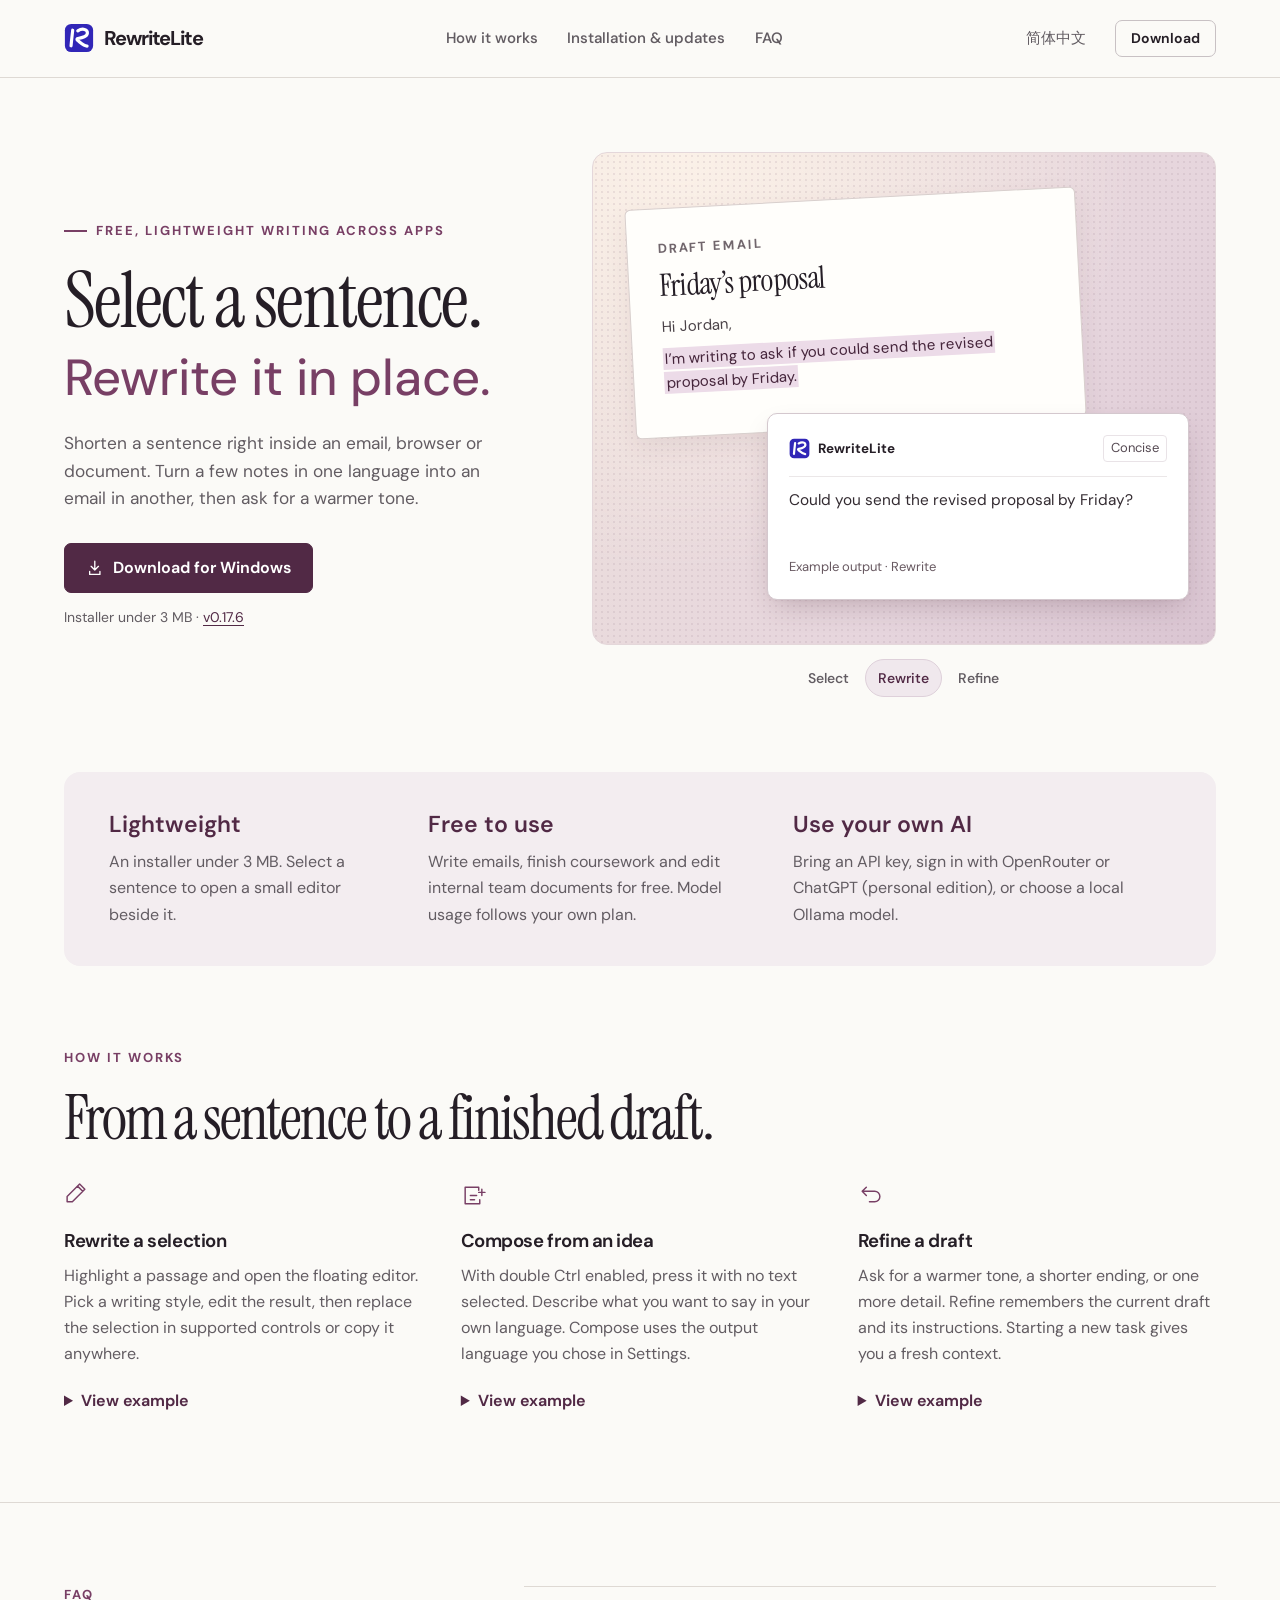
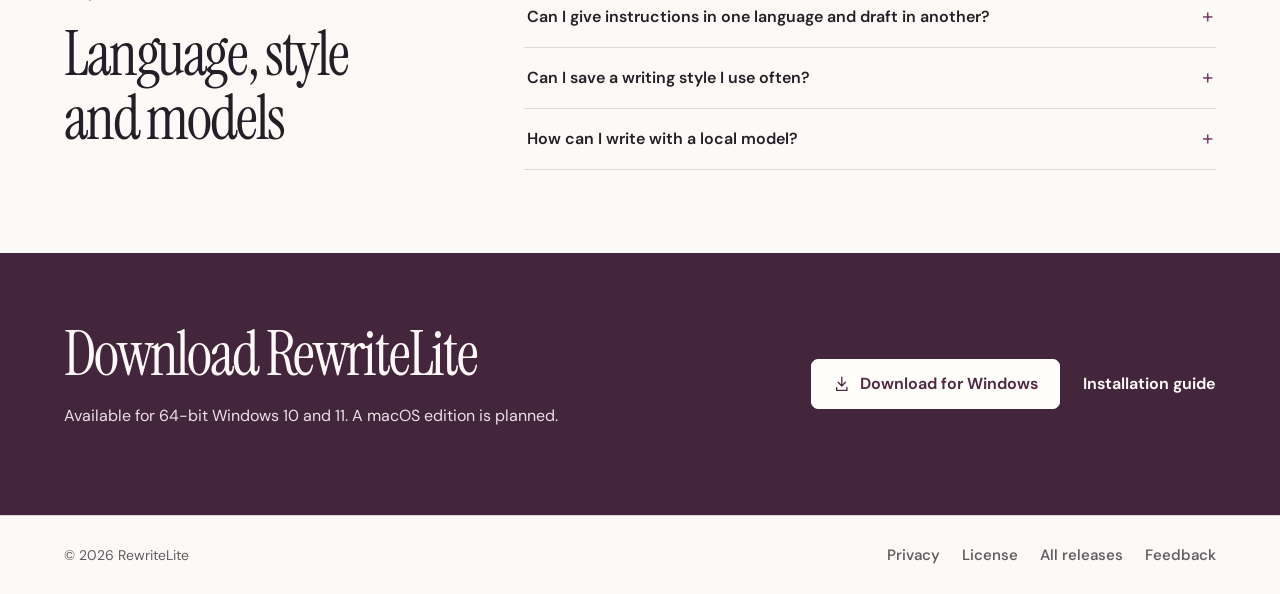
==== commit 32129459: "Open up the hero typography and simplify feature spacing" ====
--- a/docs/index.html
+++ b/docs/index.html
@@ -3,7 +3,7 @@
 <title>RewriteLite — Free, lightweight AI writing across apps</title><meta name="description" content="RewriteLite is a free, lightweight AI writing assistant for email, browsers and documents. Rewrite a selection, draft from a brief and refine it with your own model. The installer is under 3 MB."><link rel="canonical" href="https://thunderbrain.github.io/RewriteLite/">
 <link rel="alternate" hreflang="en" href="https://thunderbrain.github.io/RewriteLite/"><link rel="alternate" hreflang="zh-CN" href="https://thunderbrain.github.io/RewriteLite/zh/"><link rel="alternate" hreflang="x-default" href="https://thunderbrain.github.io/RewriteLite/">
 <meta property="og:type" content="website"><meta property="og:site_name" content="RewriteLite"><meta property="og:locale" content="en_US"><meta property="og:title" content="RewriteLite — Free, lightweight AI writing across apps"><meta property="og:description" content="RewriteLite is a free, lightweight AI writing assistant for email, browsers and documents. Rewrite a selection, draft from a brief and refine it with your own model. The installer is under 3 MB."><meta property="og:url" content="https://thunderbrain.github.io/RewriteLite/"><meta property="og:image" content="https://thunderbrain.github.io/RewriteLite/assets/social-card.png"><meta property="og:image:width" content="1200"><meta property="og:image:height" content="630"><meta property="og:image:alt" content="RewriteLite rewriting a selected sentence in a floating editor"><meta name="twitter:card" content="summary_large_image">
-<link rel="sitemap" type="application/xml" href="./sitemap.xml"><link rel="icon" href="./assets/logo-small.svg" type="image/svg+xml"><link rel="stylesheet" href="./assets/site.css"><script type="application/ld+json">{"@context": "https://schema.org", "@graph": [{"@context": "https://schema.org", "@type": "SoftwareApplication", "@id": "https://thunderbrain.github.io/RewriteLite/#app", "name": "RewriteLite", "alternateName": "言字旁", "applicationCategory": "ProductivityApplication", "operatingSystem": "Windows 10, Windows 11", "inLanguage": ["en", "zh-CN"], "softwareVersion": "0.17.6", "isAccessibleForFree": true, "offers": {"@type": "Offer", "price": "0", "priceCurrency": "USD"}, "url": "https://thunderbrain.github.io/RewriteLite/", "downloadUrl": "https://github.com/ThunderBrain/RewriteLite/releases/latest/download/RewriteLite-Setup.exe", "softwareRequirements": ".NET Framework 4.8 or 4.8.1", "description": "RewriteLite is a free, lightweight AI writing assistant for email, browsers and documents. Rewrite a selection, draft from a brief and refine it with your own model. The installer is under 3 MB.", "license": "https://thunderbrain.github.io/RewriteLite/license/", "featureList": ["Free desktop writing app with an installer under 3 MB", "System-wide rewriting, composing and follow-up edits", "Bring your own API key, connect OpenRouter or use local Ollama", "Custom writing styles and Compose target languages"]}, {"@type": "FAQPage", "@id": "https://thunderbrain.github.io/RewriteLite/#faq", "inLanguage": "en", "mainEntity": [{"@type": "Question", "name": "Can I give instructions in one language and draft in another?", "acceptedAnswer": {"@type": "Answer", "text": "Yes. Set your Compose target language in Settings, then describe the recipient, key points and tone in whichever language you prefer. Compose remembers your choice for the next draft."}}, {"@type": "Question", "name": "Can I save a writing style I use often?", "acceptedAnswer": {"@type": "Answer", "text": "Open Writing styles on the main screen, name your style and describe it. Try “Keep sentences short and preserve technical terms.” You can choose that style when rewriting or composing."}}, {"@type": "Question", "name": "How can I write with a local model?", "acceptedAnswer": {"@type": "Answer", "text": "Start Ollama with a model on your computer. Connect to its local address in RewriteLite, choose the model and start writing."}}]}]}</script><script src="./assets/demo.js" defer></script><script defer src="./assets/site-metrics.js" data-collect="https://ressdom.goatcounter.com/count" data-page="/RewriteLite/"></script></head>
+<link rel="sitemap" type="application/xml" href="./sitemap.xml"><link rel="icon" href="./assets/logo-small.svg" type="image/svg+xml"><link rel="stylesheet" href="./assets/site.css?v=38f88d933da6"><script type="application/ld+json">{"@context": "https://schema.org", "@graph": [{"@context": "https://schema.org", "@type": "SoftwareApplication", "@id": "https://thunderbrain.github.io/RewriteLite/#app", "name": "RewriteLite", "alternateName": "言字旁", "applicationCategory": "ProductivityApplication", "operatingSystem": "Windows 10, Windows 11", "inLanguage": ["en", "zh-CN"], "softwareVersion": "0.17.6", "isAccessibleForFree": true, "offers": {"@type": "Offer", "price": "0", "priceCurrency": "USD"}, "url": "https://thunderbrain.github.io/RewriteLite/", "downloadUrl": "https://github.com/ThunderBrain/RewriteLite/releases/latest/download/RewriteLite-Setup.exe", "softwareRequirements": ".NET Framework 4.8 or 4.8.1", "description": "RewriteLite is a free, lightweight AI writing assistant for email, browsers and documents. Rewrite a selection, draft from a brief and refine it with your own model. The installer is under 3 MB.", "license": "https://thunderbrain.github.io/RewriteLite/license/", "featureList": ["Free desktop writing app with an installer under 3 MB", "System-wide rewriting, composing and follow-up edits", "Bring your own API key, connect OpenRouter or use local Ollama", "Custom writing styles and Compose target languages"]}, {"@type": "FAQPage", "@id": "https://thunderbrain.github.io/RewriteLite/#faq", "inLanguage": "en", "mainEntity": [{"@type": "Question", "name": "Can I give instructions in one language and draft in another?", "acceptedAnswer": {"@type": "Answer", "text": "Yes. Set your Compose target language in Settings, then describe the recipient, key points and tone in whichever language you prefer. Compose remembers your choice for the next draft."}}, {"@type": "Question", "name": "Can I save a writing style I use often?", "acceptedAnswer": {"@type": "Answer", "text": "Open Writing styles on the main screen, name your style and describe it. Try “Keep sentences short and preserve technical terms.” You can choose that style when rewriting or composing."}}, {"@type": "Question", "name": "How can I write with a local model?", "acceptedAnswer": {"@type": "Answer", "text": "Start Ollama with a model on your computer. Connect to its local address in RewriteLite, choose the model and start writing."}}]}]}</script><script src="./assets/demo.js" defer></script><script defer src="./assets/site-metrics.js" data-collect="https://ressdom.goatcounter.com/count" data-page="/RewriteLite/"></script></head>
 <body><a class="skip-link" href="#main">Skip to content</a>
 <header class="site-header"><div class="wrap header-inner"><a class="brand" href="./" aria-label="RewriteLite · Home"><img src="./assets/logo-small.svg" alt="" width="30" height="30">RewriteLite</a><nav class="nav-links" aria-label="Main navigation"><a href="./#features">How it works</a><a href="./guide/">Installation & updates</a><a href="./#faq">FAQ</a></nav><div class="header-actions"><a class="lang-link" href="./zh/" hreflang="zh-CN" lang="zh-CN">简体中文</a><a class="btn btn-small" href="./#download">Download</a></div></div></header>
 <main id="main">
--- a/docs/assets/site.css
+++ b/docs/assets/site.css
@@ -77,6 +77,7 @@
 .hero { display: grid; grid-template-columns: minmax(0, .85fr) minmax(0, 1.15fr); align-items: center; gap: clamp(35px, 5.2vw, 78px); padding-block: clamp(48px, 5.8vw, 86px); }
 .hero-copy > :first-child, .section-head > :first-child, .prose > :first-child { margin-top: 0; }
 .hero-copy > :last-child, .section-head > :last-child, .prose > :last-child { margin-bottom: 0; }
+.hero-copy { container-type: inline-size; }
 .eyebrow, .sheet-kicker { font-size: .8125rem; font-weight: 700; line-height: 1.35; letter-spacing: .15em; text-transform: uppercase; }
 .eyebrow { display: flex; align-items: center; gap: 9px; margin: 0 0 20px; color: var(--berry); }
 .hero-copy .eyebrow::before { content: ""; width: 23px; height: 2px; background: currentColor; }
@@ -84,6 +85,11 @@
 h1, h2 { font-family: var(--serif); font-weight: 400; text-wrap: balance; }
 .hero h1 { margin: 0 0 22px; font-size: clamp(3.55rem, 6.1vw, 5.65rem); line-height: .98; letter-spacing: -.047em; }
 .hero h1 em { display: block; }
+html:lang(en) .hero h1 { line-height: 1.05; letter-spacing: -.025em; }
+html:lang(en) .hero h1 em {
+  margin-top: .15em; font: 450 .68em/1.16 var(--sans); letter-spacing: normal;
+  font-size: clamp(1.9rem, 11cqi, 3.65rem);
+}
 h1 em, h2 em { color: var(--berry); font-weight: 400; }
 .lede, .section-intro { max-width: 56ch; color: var(--muted); font-size: clamp(1rem, 1.35vw, 1.17rem); line-height: 1.6; }
 .lede { margin: 0 0 30px; }
@@ -115,12 +121,13 @@
 .demo-controls button { display: inline-flex; align-items: center; gap: 6px; min-height: 38px; border: 1px solid transparent; border-radius: 999px; background: transparent; padding: 6px 12px; color: var(--muted); font-weight: 550; font-size: .875rem; line-height: 1.2; }
 .demo-controls button[aria-pressed="true"] { border-color: #ded0da; background: #f0e8ed; color: var(--aubergine); }
 .demo-controls button:hover { color: var(--aubergine); text-decoration: underline; }
-.benefits { display: grid; grid-template-columns: .85fr 1fr 1.25fr; padding-block: clamp(25px, 3vw, 45px); border-top: 1px solid var(--line); }
-.benefits div { padding-inline: clamp(18px, 2.7vw, 40px); border-left: 1px solid var(--line); }
-.benefits div:first-child { padding-left: 0; border: 0; }
-.benefits div:last-child { padding-right: 0; }
-.benefits h3 { margin: 0 0 .4rem; font: 400 clamp(1.8rem, 2.6vw, 2.5rem)/1.15 var(--serif); color: var(--aubergine); letter-spacing: -.02em; }
-.benefits p { margin: 0; color: var(--muted); }
+.benefits {
+  display: grid; grid-template-columns: minmax(0, .85fr) minmax(0, 1fr) minmax(0, 1.2fr);
+  gap: clamp(24px, 4vw, 68px); padding: clamp(24px, 3vw, 42px) clamp(24px, 3.5vw, 52px);
+  background: #f3edf0; border-radius: 16px;
+}
+.benefits h3 { margin: 0 0 .55rem; font: 600 clamp(1.2rem, 1.8vw, 1.55rem)/1.3 var(--sans); color: var(--aubergine); }
+.benefits p { margin: 0; color: var(--muted); line-height: 1.65; }
 .feature-example { margin-top: 1rem; }
 .feature-example summary { cursor: pointer; width: fit-content; padding-block: .3rem; color: var(--aubergine); font-weight: 650; }
 .feature-example dl { margin: .55rem 0 0; padding: 1rem; border-radius: 7px; background: #f1ebed; }
@@ -128,11 +135,11 @@
 .feature-example dd { margin: .15rem 0 .8rem; }
 .feature-example dd:last-child { margin-bottom: 0; }
 .section { padding-block: clamp(54px, 6.5vw, 96px); border-top: 1px solid var(--line); }
+.benefits + .section { border-top: 0; }
 .section-head { max-width: 760px; margin-bottom: 33px; }
 .section h2, .download-band h2, .prose h1 { margin: 0 0 15px; font-size: clamp(2.8rem, 4.8vw, 4.75rem); line-height: 1.03; letter-spacing: -.035em; }
 .section-intro { margin: 0; }
 .feature-grid { display: grid; grid-template-columns: repeat(3, minmax(0, 1fr)); gap: clamp(20px, 3vw, 43px); }
-.feature { border-top: 1px solid #bbacb6; padding: 20px 0 0; }
 .feature h3 { margin: 0 0 9px; font-size: clamp(1.1rem, 1.45vw, 1.35rem); letter-spacing: -.025em; line-height: 1.35; font-weight: 650; }
 .feature p { margin: 0; max-width: 44ch; color: var(--muted); }
 .feature svg { width: 25px; height: 25px; color: var(--berry); margin-bottom: 13px; }
@@ -181,9 +188,8 @@
   .site-header .nav-links { gap: 16px; }
 }
 @media (max-width: 650px) {
-  .benefits { grid-template-columns: 1fr; gap: 14px; }
-  .benefits div, .benefits div:first-child { padding: 0; border: 0; display: grid; grid-template-columns: minmax(6.6rem,.4fr) minmax(0,1fr); gap: 12px; }
-  .benefits h3 { font-size: 1.55rem; }
+  .benefits { grid-template-columns: 1fr; gap: 1.4rem; padding: 1.5rem; }
+  .benefits h3 { margin-bottom: .25rem; }
   .header-inner { min-height: 65px; flex-wrap: wrap; gap: 0 12px; padding-block: 12px 8px; }
   .site-header .nav-links { flex: 1 0 100%; order: 3; justify-content: flex-start; overflow-x: auto; padding: 5px 0 2px; }
   .nav-links a { white-space: nowrap; padding-block: 4px; font-size: .81rem; }
@@ -194,7 +200,6 @@
   .demo-sheet { width: 86%; margin-left: 1%; padding: 19px 17px 25px; }
   .demo-flyout { width: 84%; padding: 13px; }
   .feature-grid { grid-template-columns: 1fr; gap: 20px; }
-  .feature { padding-top: 16px; }
   .feature p { max-width: 60ch; }
   .download-inner, .footer-inner { align-items: flex-start; }
 }
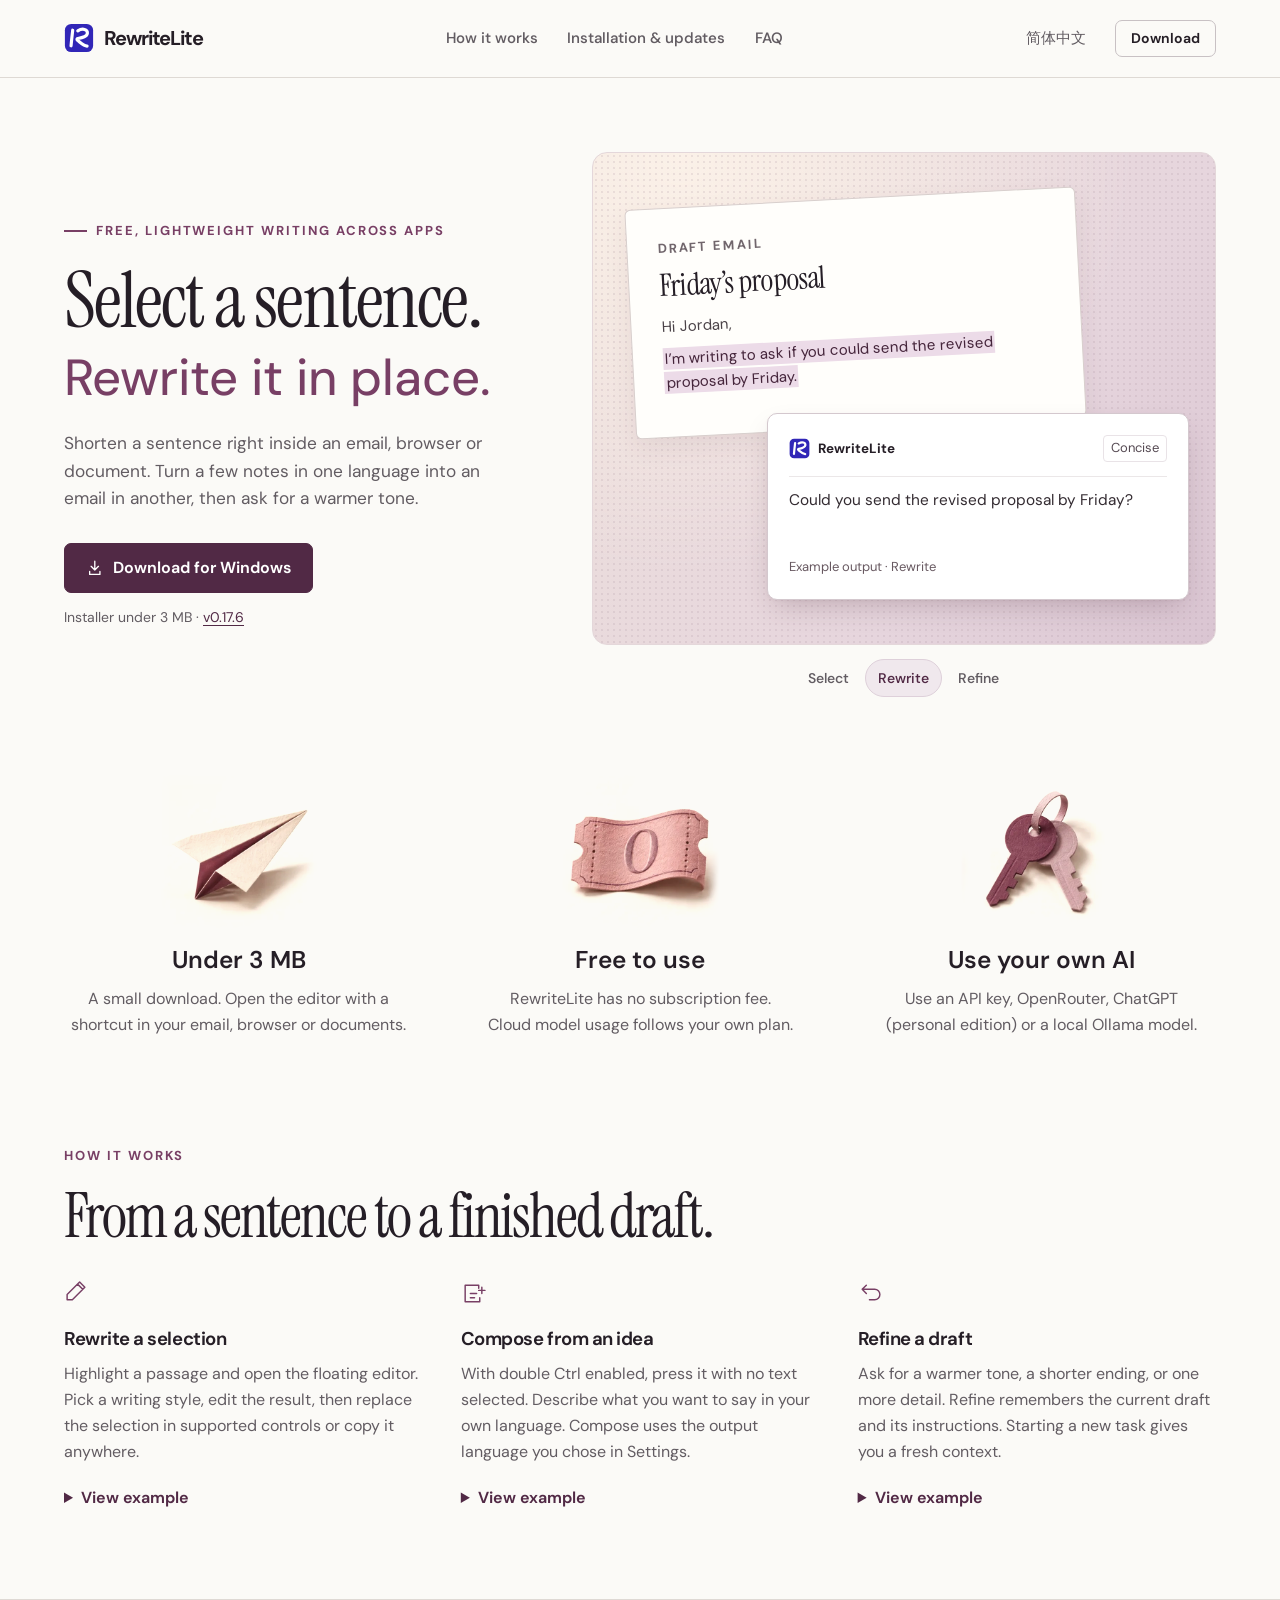
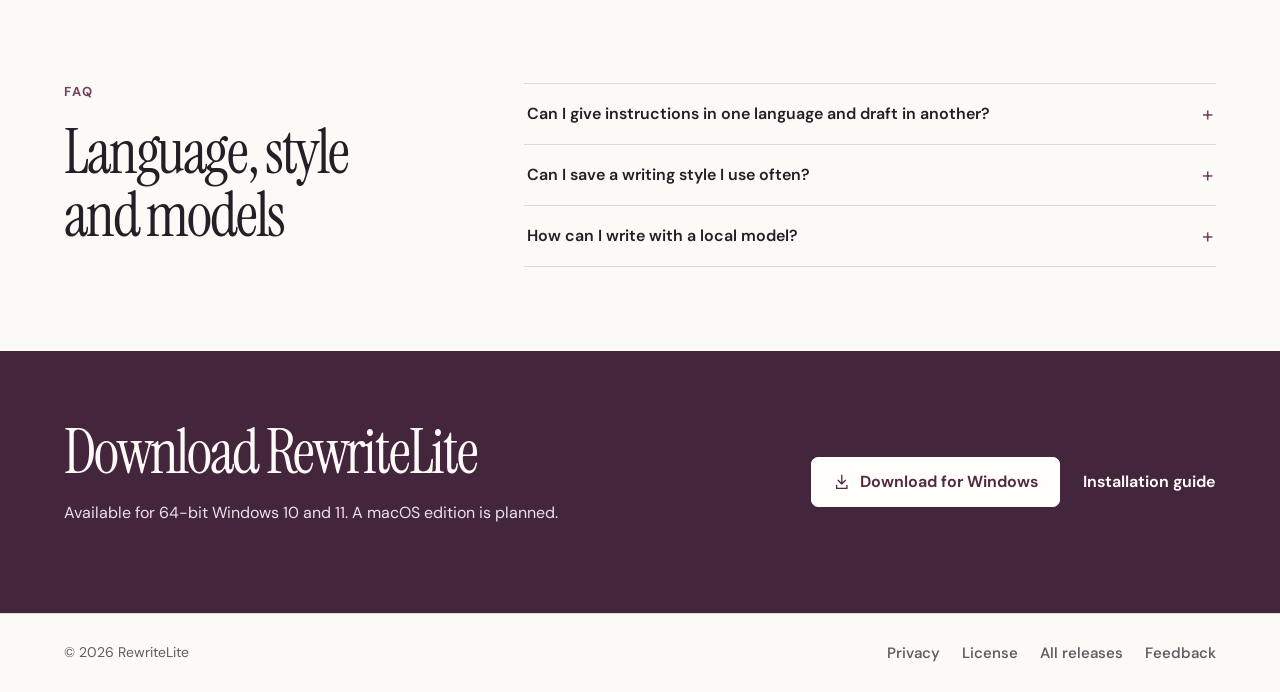
==== commit 73de5c2b: "Illustrate lightweight writing, free use and model choice" ====
--- a/docs/index.html
+++ b/docs/index.html
@@ -3,7 +3,7 @@
 <title>RewriteLite — Free, lightweight AI writing across apps</title><meta name="description" content="RewriteLite is a free, lightweight AI writing assistant for email, browsers and documents. Rewrite a selection, draft from a brief and refine it with your own model. The installer is under 3 MB."><link rel="canonical" href="https://thunderbrain.github.io/RewriteLite/">
 <link rel="alternate" hreflang="en" href="https://thunderbrain.github.io/RewriteLite/"><link rel="alternate" hreflang="zh-CN" href="https://thunderbrain.github.io/RewriteLite/zh/"><link rel="alternate" hreflang="x-default" href="https://thunderbrain.github.io/RewriteLite/">
 <meta property="og:type" content="website"><meta property="og:site_name" content="RewriteLite"><meta property="og:locale" content="en_US"><meta property="og:title" content="RewriteLite — Free, lightweight AI writing across apps"><meta property="og:description" content="RewriteLite is a free, lightweight AI writing assistant for email, browsers and documents. Rewrite a selection, draft from a brief and refine it with your own model. The installer is under 3 MB."><meta property="og:url" content="https://thunderbrain.github.io/RewriteLite/"><meta property="og:image" content="https://thunderbrain.github.io/RewriteLite/assets/social-card.png"><meta property="og:image:width" content="1200"><meta property="og:image:height" content="630"><meta property="og:image:alt" content="RewriteLite rewriting a selected sentence in a floating editor"><meta name="twitter:card" content="summary_large_image">
-<link rel="sitemap" type="application/xml" href="./sitemap.xml"><link rel="icon" href="./assets/logo-small.svg" type="image/svg+xml"><link rel="stylesheet" href="./assets/site.css?v=38f88d933da6"><script type="application/ld+json">{"@context": "https://schema.org", "@graph": [{"@context": "https://schema.org", "@type": "SoftwareApplication", "@id": "https://thunderbrain.github.io/RewriteLite/#app", "name": "RewriteLite", "alternateName": "言字旁", "applicationCategory": "ProductivityApplication", "operatingSystem": "Windows 10, Windows 11", "inLanguage": ["en", "zh-CN"], "softwareVersion": "0.17.6", "isAccessibleForFree": true, "offers": {"@type": "Offer", "price": "0", "priceCurrency": "USD"}, "url": "https://thunderbrain.github.io/RewriteLite/", "downloadUrl": "https://github.com/ThunderBrain/RewriteLite/releases/latest/download/RewriteLite-Setup.exe", "softwareRequirements": ".NET Framework 4.8 or 4.8.1", "description": "RewriteLite is a free, lightweight AI writing assistant for email, browsers and documents. Rewrite a selection, draft from a brief and refine it with your own model. The installer is under 3 MB.", "license": "https://thunderbrain.github.io/RewriteLite/license/", "featureList": ["Free desktop writing app with an installer under 3 MB", "System-wide rewriting, composing and follow-up edits", "Bring your own API key, connect OpenRouter or use local Ollama", "Custom writing styles and Compose target languages"]}, {"@type": "FAQPage", "@id": "https://thunderbrain.github.io/RewriteLite/#faq", "inLanguage": "en", "mainEntity": [{"@type": "Question", "name": "Can I give instructions in one language and draft in another?", "acceptedAnswer": {"@type": "Answer", "text": "Yes. Set your Compose target language in Settings, then describe the recipient, key points and tone in whichever language you prefer. Compose remembers your choice for the next draft."}}, {"@type": "Question", "name": "Can I save a writing style I use often?", "acceptedAnswer": {"@type": "Answer", "text": "Open Writing styles on the main screen, name your style and describe it. Try “Keep sentences short and preserve technical terms.” You can choose that style when rewriting or composing."}}, {"@type": "Question", "name": "How can I write with a local model?", "acceptedAnswer": {"@type": "Answer", "text": "Start Ollama with a model on your computer. Connect to its local address in RewriteLite, choose the model and start writing."}}]}]}</script><script src="./assets/demo.js" defer></script><script defer src="./assets/site-metrics.js" data-collect="https://ressdom.goatcounter.com/count" data-page="/RewriteLite/"></script></head>
+<link rel="sitemap" type="application/xml" href="./sitemap.xml"><link rel="icon" href="./assets/logo-small.svg" type="image/svg+xml"><link rel="stylesheet" href="./assets/site.css?v=5d804ff63484"><script type="application/ld+json">{"@context": "https://schema.org", "@graph": [{"@context": "https://schema.org", "@type": "SoftwareApplication", "@id": "https://thunderbrain.github.io/RewriteLite/#app", "name": "RewriteLite", "alternateName": "言字旁", "applicationCategory": "ProductivityApplication", "operatingSystem": "Windows 10, Windows 11", "inLanguage": ["en", "zh-CN"], "softwareVersion": "0.17.6", "isAccessibleForFree": true, "offers": {"@type": "Offer", "price": "0", "priceCurrency": "USD"}, "url": "https://thunderbrain.github.io/RewriteLite/", "downloadUrl": "https://github.com/ThunderBrain/RewriteLite/releases/latest/download/RewriteLite-Setup.exe", "softwareRequirements": ".NET Framework 4.8 or 4.8.1", "description": "RewriteLite is a free, lightweight AI writing assistant for email, browsers and documents. Rewrite a selection, draft from a brief and refine it with your own model. The installer is under 3 MB.", "license": "https://thunderbrain.github.io/RewriteLite/license/", "featureList": ["Free desktop writing app with an installer under 3 MB", "System-wide rewriting, composing and follow-up edits", "Bring your own API key, connect OpenRouter or use local Ollama", "Custom writing styles and Compose target languages"]}, {"@type": "FAQPage", "@id": "https://thunderbrain.github.io/RewriteLite/#faq", "inLanguage": "en", "mainEntity": [{"@type": "Question", "name": "Can I give instructions in one language and draft in another?", "acceptedAnswer": {"@type": "Answer", "text": "Yes. Set your Compose target language in Settings, then describe the recipient, key points and tone in whichever language you prefer. Compose remembers your choice for the next draft."}}, {"@type": "Question", "name": "Can I save a writing style I use often?", "acceptedAnswer": {"@type": "Answer", "text": "Open Writing styles on the main screen, name your style and describe it. Try “Keep sentences short and preserve technical terms.” You can choose that style when rewriting or composing."}}, {"@type": "Question", "name": "How can I write with a local model?", "acceptedAnswer": {"@type": "Answer", "text": "Start Ollama with a model on your computer. Connect to its local address in RewriteLite, choose the model and start writing."}}]}]}</script><script src="./assets/demo.js" defer></script><script defer src="./assets/site-metrics.js" data-collect="https://ressdom.goatcounter.com/count" data-page="/RewriteLite/"></script></head>
 <body><a class="skip-link" href="#main">Skip to content</a>
 <header class="site-header"><div class="wrap header-inner"><a class="brand" href="./" aria-label="RewriteLite · Home"><img src="./assets/logo-small.svg" alt="" width="30" height="30">RewriteLite</a><nav class="nav-links" aria-label="Main navigation"><a href="./#features">How it works</a><a href="./guide/">Installation & updates</a><a href="./#faq">FAQ</a></nav><div class="header-actions"><a class="lang-link" href="./zh/" hreflang="zh-CN" lang="zh-CN">简体中文</a><a class="btn btn-small" href="./#download">Download</a></div></div></header>
 <main id="main">
@@ -14,7 +14,7 @@
 <div class="demo-flyout"><div class="flyout-top"><img alt="" width="21" height="21" src="./assets/logo-small.svg"><strong>RewriteLite</strong><span class="demo-tone">Concise</span></div>
 <p class="flyout-result" data-demo-output aria-live="polite">Could you send the revised proposal by Friday?</p><span class="flyout-model">Example output · <span data-demo-label>Rewrite</span></span></div></div>
 <div class="demo-controls" hidden><button type="button" data-step="select" data-output="I’m writing to ask if you could send the revised proposal by Friday." data-stage-label="Select">Select</button><button type="button" data-step="rewrite" data-output="Could you send the revised proposal by Friday?" data-stage-label="Rewrite">Rewrite</button><button type="button" data-step="refine" data-output="Please send me the revised proposal by Friday so I can review it before Monday." data-stage-label="Refine">Refine</button></div></div></section>
-<section class="benefits wrap" aria-label="Why RewriteLite"><div><h3>Lightweight</h3><p>An installer under 3 MB. Select a sentence to open a small editor beside it.</p></div><div><h3>Free to use</h3><p>Write emails, finish coursework and edit internal team documents for free. Model usage follows your own plan.</p></div><div><h3>Use your own AI</h3><p>Bring an API key, sign in with OpenRouter or ChatGPT (personal edition), or choose a local Ollama model.</p></div></section>
+<section id="highlights" class="benefits wrap" aria-label="Why RewriteLite"><article class="benefit"><span aria-hidden="true" class="benefit-art art-plane"></span><div class="benefit-copy"><h3>Under 3 MB</h3><p>A small download. Open the editor with a shortcut in your email, browser or documents.</p></div></article><article class="benefit"><span aria-hidden="true" class="benefit-art art-ticket"></span><div class="benefit-copy"><h3>Free to use</h3><p>RewriteLite has no subscription fee. Cloud model usage follows your own plan.</p></div></article><article class="benefit"><span aria-hidden="true" class="benefit-art art-keys"></span><div class="benefit-copy"><h3>Use your own AI</h3><p>Use an API key, OpenRouter, ChatGPT (personal edition) or a local Ollama model.</p></div></article></section>
 <section id="features" class="section"><div class="wrap"><div class="section-head"><p class="eyebrow">How it works</p><h2>From a sentence to a finished draft.</h2></div><div class="feature-grid"><article class="feature"><svg aria-hidden="true" viewBox="0 0 24 24" fill="none" stroke="currentColor" stroke-width="1.4" stroke-linecap="round" stroke-linejoin="round"><path d="M3 18h5l12-12-5-5L3 13v5Zm10-15 5 5"/></svg>
 <h3>Rewrite a selection</h3><p>Highlight a passage and open the floating editor. Pick a writing style, edit the result, then replace the selection in supported controls or copy it anywhere.</p><details class="feature-example"><summary>View example</summary><dl><dt>Input</dt><dd>With regard to the budget, I was thinking that perhaps we could consider moving our meeting to tomorrow.</dd><dt>Result</dt><dd>Could we move our budget meeting to tomorrow?</dd></dl></details></article><article class="feature"><svg aria-hidden="true" viewBox="0 0 24 24" fill="none" stroke="currentColor" stroke-width="1.4" stroke-linecap="round" stroke-linejoin="round"><path d="M4 4h13v3M4 4v16h14v-4M9 12h6m-6 4h4m7-10v6m-3-3h6"/></svg>
 <h3>Compose from an idea</h3><p>With double Ctrl enabled, press it with no text selected. Describe what you want to say in your own language. Compose uses the output language you chose in Settings.</p><details class="feature-example"><summary>View example</summary><dl><dt>Input</dt><dd>给 Mia 写封简短的邮件，感谢她整理笔记，并告诉她我周四会发初稿。</dd><dt>Result</dt><dd>Hi Mia, thanks for putting the notes together. I’ll send you a first draft on Thursday.</dd></dl></details></article><article class="feature"><svg aria-hidden="true" viewBox="0 0 24 24" fill="none" stroke="currentColor" stroke-width="1.4" stroke-linecap="round" stroke-linejoin="round"><path d="M4 8h12a5 5 0 0 1 0 10h-5M4 8l4-4M4 8l4 4"/></svg>
--- a/docs/assets/site.css
+++ b/docs/assets/site.css
@@ -122,12 +122,25 @@
 .demo-controls button[aria-pressed="true"] { border-color: #ded0da; background: #f0e8ed; color: var(--aubergine); }
 .demo-controls button:hover { color: var(--aubergine); text-decoration: underline; }
 .benefits {
-  display: grid; grid-template-columns: minmax(0, .85fr) minmax(0, 1fr) minmax(0, 1.2fr);
-  gap: clamp(24px, 4vw, 68px); padding: clamp(24px, 3vw, 42px) clamp(24px, 3.5vw, 52px);
-  background: #f3edf0; border-radius: 16px;
-}
-.benefits h3 { margin: 0 0 .55rem; font: 600 clamp(1.2rem, 1.8vw, 1.55rem)/1.3 var(--sans); color: var(--aubergine); }
-.benefits p { margin: 0; color: var(--muted); line-height: 1.65; }
+  display: grid; grid-template-columns: repeat(3, minmax(0, 1fr));
+  gap: clamp(1.75rem, 4vw, 4.5rem); padding-bottom: clamp(.5rem, 2vw, 2rem);
+}
+.benefit { display: grid; align-content: start; justify-items: center; gap: .85rem; text-align: center; }
+.benefit-art {
+  display: block; width: clamp(8rem, 12.5vw, 11.5rem); aspect-ratio: 1;
+  background: url("writing-still-life.webp") no-repeat; background-size: 300% 100%;
+  filter: brightness(1.085); mix-blend-mode: multiply;
+  mask-image: linear-gradient(90deg, transparent, black 8%, black 92%, transparent),
+              linear-gradient(transparent, black 10%, black 90%, transparent);
+  mask-composite: intersect;
+}
+.art-plane { background-position: left; }
+.art-ticket { background-position: center; }
+.art-keys { background-position: right; }
+.benefit-copy { max-width: 36ch; }
+.benefit h3 { margin: 0 0 .55rem; font: 600 clamp(1.35rem, 1.9vw, 1.75rem)/1.3 var(--sans); color: var(--ink); }
+.benefit p { margin: 0; color: var(--muted); line-height: 1.65; text-wrap: balance; }
+html:lang(zh) .benefit-copy { max-width: 18.5em; }
 .feature-example { margin-top: 1rem; }
 .feature-example summary { cursor: pointer; width: fit-content; padding-block: .3rem; color: var(--aubergine); font-weight: 650; }
 .feature-example dl { margin: .55rem 0 0; padding: 1rem; border-radius: 7px; background: #f1ebed; }
@@ -187,9 +200,16 @@
   .demo-stage { min-height: 330px; }
   .site-header .nav-links { gap: 16px; }
 }
+@media (max-width: 720px) {
+  .benefits { grid-template-columns: 1fr; gap: 1.35rem; max-width: 34rem; }
+  .benefit {
+    grid-template-columns: clamp(4.75rem, 20vw, 7rem) minmax(0, 1fr);
+    align-items: center; justify-items: start; gap: clamp(.9rem, 3vw, 1.5rem); text-align: start;
+  }
+  .benefit-art { width: 100%; }
+  .benefit h3 { margin-bottom: .3rem; }
+}
 @media (max-width: 650px) {
-  .benefits { grid-template-columns: 1fr; gap: 1.4rem; padding: 1.5rem; }
-  .benefits h3 { margin-bottom: .25rem; }
   .header-inner { min-height: 65px; flex-wrap: wrap; gap: 0 12px; padding-block: 12px 8px; }
   .site-header .nav-links { flex: 1 0 100%; order: 3; justify-content: flex-start; overflow-x: auto; padding: 5px 0 2px; }
   .nav-links a { white-space: nowrap; padding-block: 4px; font-size: .81rem; }
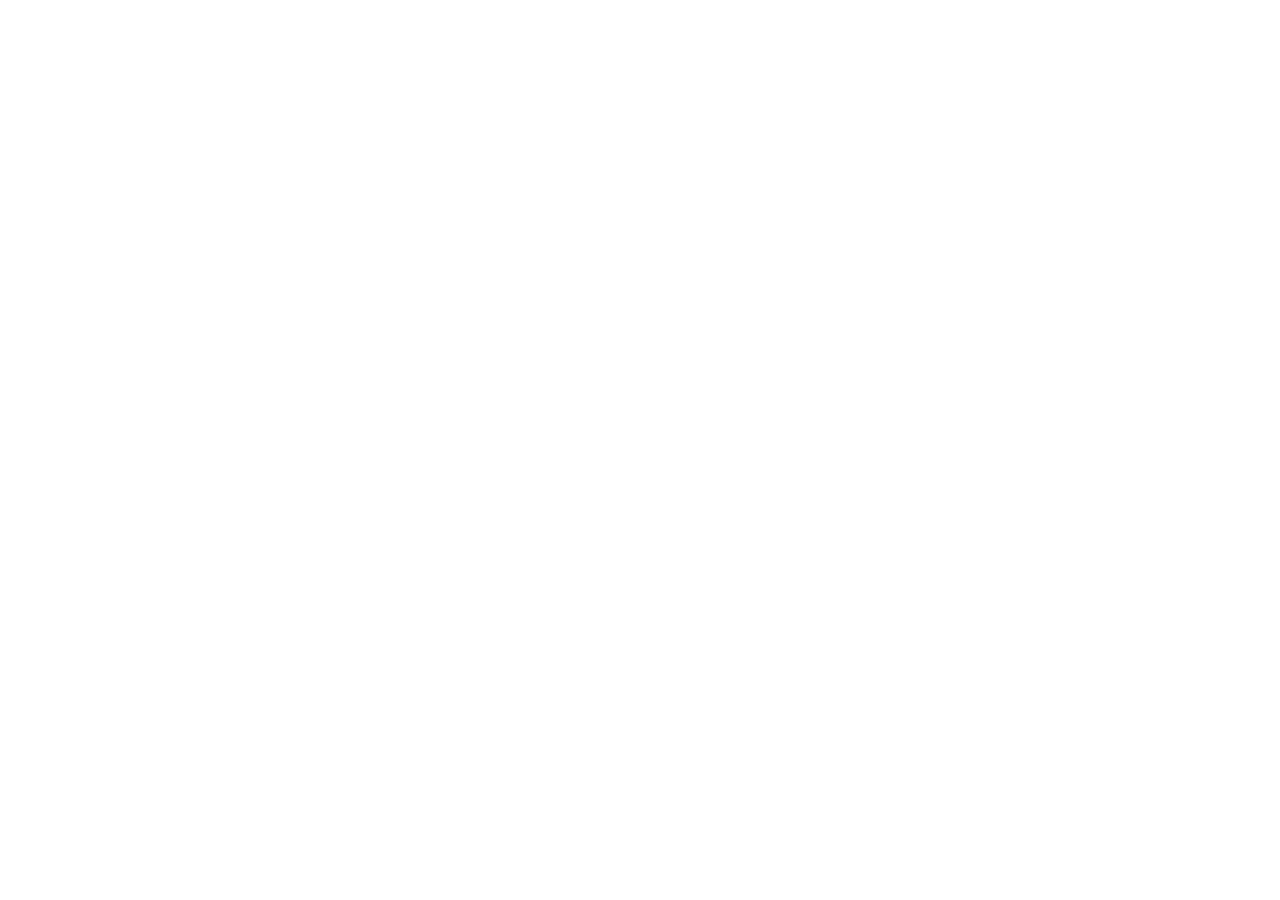
==== commit 3d7b06b9: "Send legacy product links to Riffquill" ====
--- a/docs/index.html
+++ b/docs/index.html
@@ -1,25 +1,2 @@
 <!doctype html>
-<html lang="en"><head><meta charset="utf-8"><meta name="viewport" content="width=device-width,initial-scale=1">
-<title>RewriteLite — Free, lightweight AI writing across apps</title><meta name="description" content="RewriteLite is a free, lightweight AI writing assistant for email, browsers and documents. Rewrite a selection, draft from a brief and refine it with your own model. The installer is under 3 MB."><link rel="canonical" href="https://thunderbrain.github.io/RewriteLite/">
-<link rel="alternate" hreflang="en" href="https://thunderbrain.github.io/RewriteLite/"><link rel="alternate" hreflang="zh-CN" href="https://thunderbrain.github.io/RewriteLite/zh/"><link rel="alternate" hreflang="x-default" href="https://thunderbrain.github.io/RewriteLite/">
-<meta property="og:type" content="website"><meta property="og:site_name" content="RewriteLite"><meta property="og:locale" content="en_US"><meta property="og:title" content="RewriteLite — Free, lightweight AI writing across apps"><meta property="og:description" content="RewriteLite is a free, lightweight AI writing assistant for email, browsers and documents. Rewrite a selection, draft from a brief and refine it with your own model. The installer is under 3 MB."><meta property="og:url" content="https://thunderbrain.github.io/RewriteLite/"><meta property="og:image" content="https://thunderbrain.github.io/RewriteLite/assets/social-card.png"><meta property="og:image:width" content="1200"><meta property="og:image:height" content="630"><meta property="og:image:alt" content="RewriteLite rewriting a selected sentence in a floating editor"><meta name="twitter:card" content="summary_large_image">
-<link rel="sitemap" type="application/xml" href="./sitemap.xml"><link rel="icon" href="./assets/logo-small.svg" type="image/svg+xml"><link rel="stylesheet" href="./assets/site.css?v=5d804ff63484"><script type="application/ld+json">{"@context": "https://schema.org", "@graph": [{"@context": "https://schema.org", "@type": "SoftwareApplication", "@id": "https://thunderbrain.github.io/RewriteLite/#app", "name": "RewriteLite", "alternateName": "言字旁", "applicationCategory": "ProductivityApplication", "operatingSystem": "Windows 10, Windows 11", "inLanguage": ["en", "zh-CN"], "softwareVersion": "0.17.6", "isAccessibleForFree": true, "offers": {"@type": "Offer", "price": "0", "priceCurrency": "USD"}, "url": "https://thunderbrain.github.io/RewriteLite/", "downloadUrl": "https://github.com/ThunderBrain/RewriteLite/releases/latest/download/RewriteLite-Setup.exe", "softwareRequirements": ".NET Framework 4.8 or 4.8.1", "description": "RewriteLite is a free, lightweight AI writing assistant for email, browsers and documents. Rewrite a selection, draft from a brief and refine it with your own model. The installer is under 3 MB.", "license": "https://thunderbrain.github.io/RewriteLite/license/", "featureList": ["Free desktop writing app with an installer under 3 MB", "System-wide rewriting, composing and follow-up edits", "Bring your own API key, connect OpenRouter or use local Ollama", "Custom writing styles and Compose target languages"]}, {"@type": "FAQPage", "@id": "https://thunderbrain.github.io/RewriteLite/#faq", "inLanguage": "en", "mainEntity": [{"@type": "Question", "name": "Can I give instructions in one language and draft in another?", "acceptedAnswer": {"@type": "Answer", "text": "Yes. Set your Compose target language in Settings, then describe the recipient, key points and tone in whichever language you prefer. Compose remembers your choice for the next draft."}}, {"@type": "Question", "name": "Can I save a writing style I use often?", "acceptedAnswer": {"@type": "Answer", "text": "Open Writing styles on the main screen, name your style and describe it. Try “Keep sentences short and preserve technical terms.” You can choose that style when rewriting or composing."}}, {"@type": "Question", "name": "How can I write with a local model?", "acceptedAnswer": {"@type": "Answer", "text": "Start Ollama with a model on your computer. Connect to its local address in RewriteLite, choose the model and start writing."}}]}]}</script><script src="./assets/demo.js" defer></script><script defer src="./assets/site-metrics.js" data-collect="https://ressdom.goatcounter.com/count" data-page="/RewriteLite/"></script></head>
-<body><a class="skip-link" href="#main">Skip to content</a>
-<header class="site-header"><div class="wrap header-inner"><a class="brand" href="./" aria-label="RewriteLite · Home"><img src="./assets/logo-small.svg" alt="" width="30" height="30">RewriteLite</a><nav class="nav-links" aria-label="Main navigation"><a href="./#features">How it works</a><a href="./guide/">Installation & updates</a><a href="./#faq">FAQ</a></nav><div class="header-actions"><a class="lang-link" href="./zh/" hreflang="zh-CN" lang="zh-CN">简体中文</a><a class="btn btn-small" href="./#download">Download</a></div></div></header>
-<main id="main">
-<section id="overview" class="wrap hero"><div class="hero-copy"><p class="eyebrow">Free, lightweight writing across apps</p>
-<h1>Select a sentence. <em>Rewrite it in place.</em></h1><p class="lede">Shorten a sentence right inside an email, browser or document. Turn a few notes in one language into an email in another, then ask for a warmer tone.</p><div class="hero-actions"><a class="btn btn-primary" href="https://github.com/ThunderBrain/RewriteLite/releases/latest/download/RewriteLite-Setup.exe"><svg aria-hidden="true" width="16" height="16" viewBox="0 0 24 24" fill="none" stroke="currentColor" stroke-linecap="round" stroke-linejoin="round" stroke-width="1.8"><path d="M12 3v12m-5-5 5 5 5-5M5 17v4h14v-4"/></svg>Download for Windows</a></div><p class="meta">Installer under 3 MB · <a href="https://github.com/ThunderBrain/RewriteLite/releases/tag/v0.17.6">v0.17.6</a></p></div>
-<div class="demo" data-demo data-current="rewrite" role="group" aria-label="Interactive example"><div class="demo-stage">
-<article class="demo-sheet"><p class="sheet-kicker">Draft email</p><h3 class="sheet-title">Friday’s proposal</h3><p>Hi Jordan,</p><p><mark>I’m writing to ask if you could send the revised proposal by Friday.</mark></p></article>
-<div class="demo-flyout"><div class="flyout-top"><img alt="" width="21" height="21" src="./assets/logo-small.svg"><strong>RewriteLite</strong><span class="demo-tone">Concise</span></div>
-<p class="flyout-result" data-demo-output aria-live="polite">Could you send the revised proposal by Friday?</p><span class="flyout-model">Example output · <span data-demo-label>Rewrite</span></span></div></div>
-<div class="demo-controls" hidden><button type="button" data-step="select" data-output="I’m writing to ask if you could send the revised proposal by Friday." data-stage-label="Select">Select</button><button type="button" data-step="rewrite" data-output="Could you send the revised proposal by Friday?" data-stage-label="Rewrite">Rewrite</button><button type="button" data-step="refine" data-output="Please send me the revised proposal by Friday so I can review it before Monday." data-stage-label="Refine">Refine</button></div></div></section>
-<section id="highlights" class="benefits wrap" aria-label="Why RewriteLite"><article class="benefit"><span aria-hidden="true" class="benefit-art art-plane"></span><div class="benefit-copy"><h3>Under 3 MB</h3><p>A small download. Open the editor with a shortcut in your email, browser or documents.</p></div></article><article class="benefit"><span aria-hidden="true" class="benefit-art art-ticket"></span><div class="benefit-copy"><h3>Free to use</h3><p>RewriteLite has no subscription fee. Cloud model usage follows your own plan.</p></div></article><article class="benefit"><span aria-hidden="true" class="benefit-art art-keys"></span><div class="benefit-copy"><h3>Use your own AI</h3><p>Use an API key, OpenRouter, ChatGPT (personal edition) or a local Ollama model.</p></div></article></section>
-<section id="features" class="section"><div class="wrap"><div class="section-head"><p class="eyebrow">How it works</p><h2>From a sentence to a finished draft.</h2></div><div class="feature-grid"><article class="feature"><svg aria-hidden="true" viewBox="0 0 24 24" fill="none" stroke="currentColor" stroke-width="1.4" stroke-linecap="round" stroke-linejoin="round"><path d="M3 18h5l12-12-5-5L3 13v5Zm10-15 5 5"/></svg>
-<h3>Rewrite a selection</h3><p>Highlight a passage and open the floating editor. Pick a writing style, edit the result, then replace the selection in supported controls or copy it anywhere.</p><details class="feature-example"><summary>View example</summary><dl><dt>Input</dt><dd>With regard to the budget, I was thinking that perhaps we could consider moving our meeting to tomorrow.</dd><dt>Result</dt><dd>Could we move our budget meeting to tomorrow?</dd></dl></details></article><article class="feature"><svg aria-hidden="true" viewBox="0 0 24 24" fill="none" stroke="currentColor" stroke-width="1.4" stroke-linecap="round" stroke-linejoin="round"><path d="M4 4h13v3M4 4v16h14v-4M9 12h6m-6 4h4m7-10v6m-3-3h6"/></svg>
-<h3>Compose from an idea</h3><p>With double Ctrl enabled, press it with no text selected. Describe what you want to say in your own language. Compose uses the output language you chose in Settings.</p><details class="feature-example"><summary>View example</summary><dl><dt>Input</dt><dd>给 Mia 写封简短的邮件，感谢她整理笔记，并告诉她我周四会发初稿。</dd><dt>Result</dt><dd>Hi Mia, thanks for putting the notes together. I’ll send you a first draft on Thursday.</dd></dl></details></article><article class="feature"><svg aria-hidden="true" viewBox="0 0 24 24" fill="none" stroke="currentColor" stroke-width="1.4" stroke-linecap="round" stroke-linejoin="round"><path d="M4 8h12a5 5 0 0 1 0 10h-5M4 8l4-4M4 8l4 4"/></svg>
-<h3>Refine a draft</h3><p>Ask for a warmer tone, a shorter ending, or one more detail. Refine remembers the current draft and its instructions. Starting a new task gives you a fresh context.</p><details class="feature-example"><summary>View example</summary><dl><dt>Input</dt><dd>Could we move our budget meeting to tomorrow?</dd><dt>Follow-up</dt><dd>Suggest a time and make it more casual.</dd><dt>Result</dt><dd>Does 2 tomorrow work for a quick budget chat?</dd></dl></details></article></div></div></section>
-<section id="faq" class="section"><div class="wrap"><div class="section-head"><p class="eyebrow">FAQ</p><h2>Language, style and models</h2></div><div class="faq-list"><details><summary>Can I give instructions in one language and draft in another?</summary><p>Yes. Set your Compose target language in Settings, then describe the recipient, key points and tone in whichever language you prefer. Compose remembers your choice for the next draft.</p></details><details><summary>Can I save a writing style I use often?</summary><p>Open Writing styles on the main screen, name your style and describe it. Try “Keep sentences short and preserve technical terms.” You can choose that style when rewriting or composing.</p></details><details><summary>How can I write with a local model?</summary><p>Start Ollama with a model on your computer. Connect to its local address in RewriteLite, choose the model and start writing.</p></details></div></div></section>
-<section id="download" class="download-band"><div class="wrap download-inner"><div><h2>Download RewriteLite</h2><p>Available for 64-bit Windows 10 and 11. A macOS edition is planned.</p></div><div class="hero-actions"><a class="btn" href="https://github.com/ThunderBrain/RewriteLite/releases/latest/download/RewriteLite-Setup.exe"><svg aria-hidden="true" width="16" height="16" viewBox="0 0 24 24" fill="none" stroke="currentColor" stroke-linecap="round" stroke-linejoin="round" stroke-width="1.8"><path d="M12 3v12m-5-5 5 5 5-5M5 17v4h14v-4"/></svg>Download for Windows</a> <a class="text-link" href="./guide/">Installation guide</a></div></div></section>
-</main>
-<footer class="site-footer"><div class="wrap footer-inner"><small>© 2026 RewriteLite</small><nav aria-label="Project links"><a href="./privacy/">Privacy</a><a href="./license/">License</a><a href="https://github.com/ThunderBrain/RewriteLite/releases">All releases</a><a href="https://github.com/ThunderBrain/RewriteLite/issues">Feedback</a></nav></div></footer></body></html>
+<html lang="en"><head><meta charset="utf-8"><meta name="viewport" content="width=device-width, initial-scale=1"><title>Riffquill</title><link rel="canonical" href="https://thunderbrain.github.io/Riffquill/"><meta http-equiv="refresh" content="0;url=https://thunderbrain.github.io/Riffquill/"></head><body><p><a href="https://thunderbrain.github.io/Riffquill/">Continue to Riffquill</a></p></body></html>
